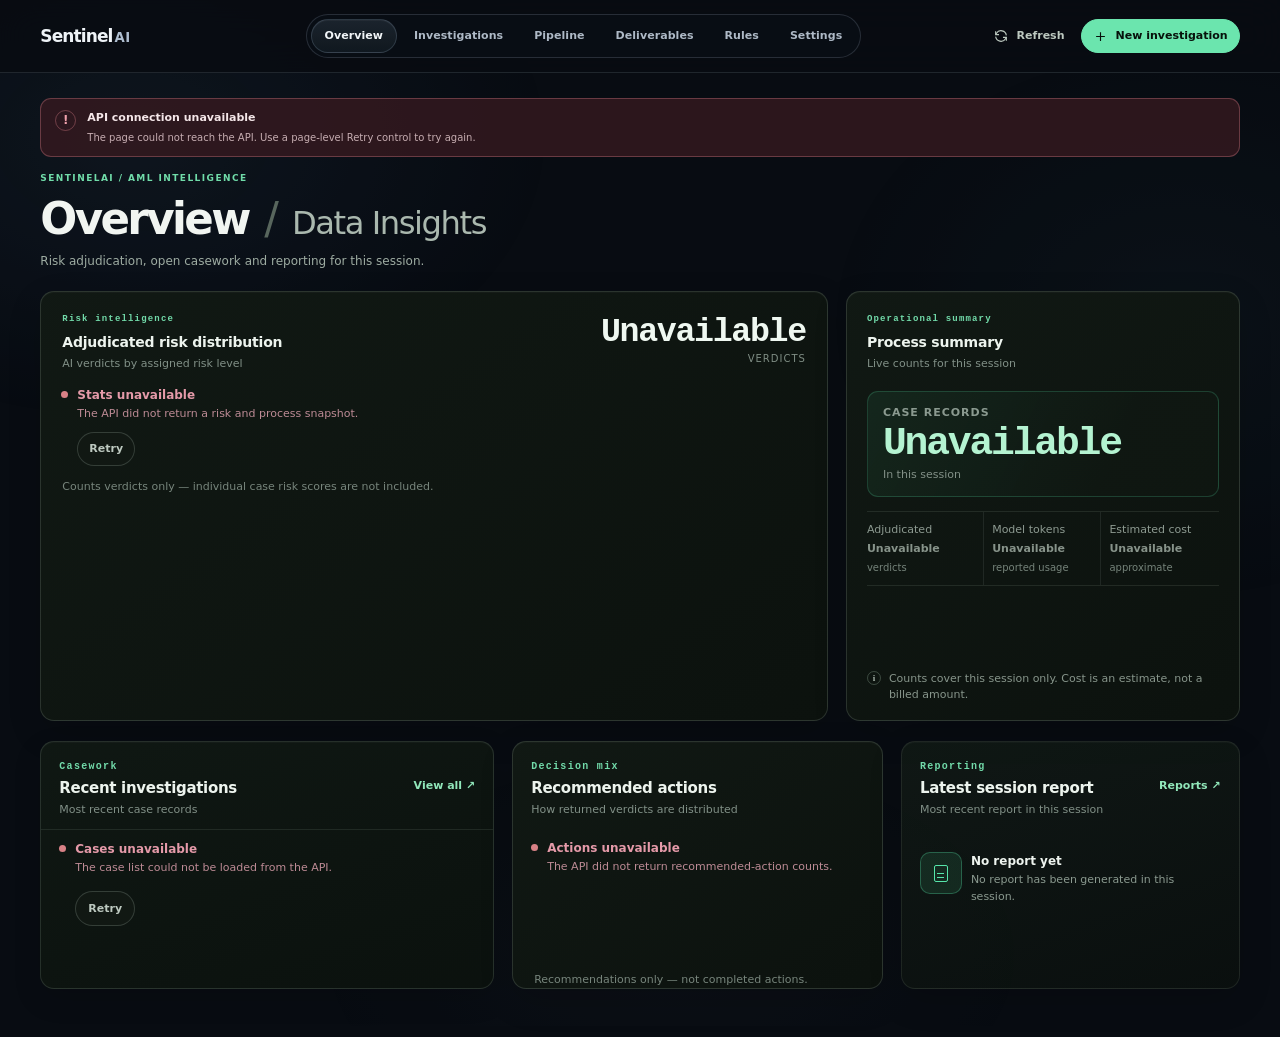
==== SentinelAI/frontend/index.html @ 987c6e82 "Preserve SentinelAI E2A.1 dashboard polish Co-authored-by: arena-agent <297053741+arena-agent@users." ====
<!DOCTYPE html>
<html lang="en">
<head>
    <meta charset="UTF-8">
    <meta name="viewport" content="width=device-width, initial-scale=1.0">
    <meta name="color-scheme" content="dark">
    <meta name="theme-color" content="#080b09">
    <title>SentinelAI — Overview / Data Insights</title>
    <style>
        :root {
            color-scheme: dark;
            --bg: #0b0f14;
            --surface: #10161d;
            --surface-raised: #151d26;
            --surface-hover: #1a2430;
            --border: #26313d;
            --border-soft: rgba(196, 211, 229, .09);
            --text: #e6ebf2;
            --text-secondary: #a5b0bd;
            --text-muted: #748190;
            --accent: #82a8d6;
            --accent-strong: #a8c5e7;
            --accent-soft: rgba(130, 168, 214, .12);
            --violet: #a59ac2;
            --critical: #d8787c;
            --high: #cf9565;
            --medium: #c0a96d;
            --low: #92a89e;
            --danger: #dc8588;
            --success: #94aa9f;
            --focus: #a8c5e7;
            --radius: 5px;
            --sidebar-width: 236px;
            --topbar-height: 58px;
            --shadow: 0 16px 42px rgba(0, 0, 0, .32);
        }

        *, *::before, *::after { box-sizing: border-box; }
        html { min-width: 320px; min-height: 100%; background: var(--bg); }
        body {
            min-width: 320px;
            min-height: 100vh;
            min-height: 100dvh;
            margin: 0;
            color: var(--text);
            background: var(--bg);
            font: 14px/1.5 Inter, ui-sans-serif, system-ui, -apple-system, BlinkMacSystemFont, "Segoe UI", sans-serif;
            -webkit-font-smoothing: antialiased;
        }
        button, input, select, textarea { font: inherit; }
        button, a { -webkit-tap-highlight-color: transparent; }
        button { color: inherit; }
        a { color: inherit; text-decoration: none; }
        [hidden] { display: none !important; }
        :focus-visible { outline: 2px solid var(--focus); outline-offset: 3px; }
        ::selection { color: #f7f9fc; background: rgba(104, 146, 199, .42); }

        .sr-only { position: absolute; width: 1px; height: 1px; padding: 0; margin: -1px; overflow: hidden; clip: rect(0, 0, 0, 0); white-space: nowrap; border: 0; }
        .skip-link {
            position: fixed; z-index: 100; top: 8px; left: 8px; transform: translateY(-150%);
            padding: 9px 12px; border: 1px solid var(--border); border-radius: var(--radius);
            color: var(--text); background: var(--surface-raised);
        }
        .skip-link:focus { transform: translateY(0); }
        .app-layout {
            display: grid; grid-template-columns: var(--sidebar-width) minmax(0, 1fr);
            width: 100%; height: 100vh; height: 100dvh; min-height: 520px; overflow: hidden;
        }
        .sidebar {
            z-index: 40; display: flex; flex-direction: column; justify-content: space-between;
            min-width: 0; padding: 19px 14px 14px; overflow-y: auto;
            background: #0d1218; border-right: 1px solid var(--border-soft);
        }
        .brand {
            display: flex; align-items: center; gap: 10px; min-height: 34px; margin: 0 8px 20px;
            color: var(--text); font-size: 15px; font-weight: 680; letter-spacing: .045em;
        }
        .brand-mark {
            display: grid; place-items: center; width: 27px; height: 27px; flex: 0 0 auto;
            border: 1px solid rgba(130, 168, 214, .45); border-radius: 6px;
            color: var(--accent-strong); background: rgba(130, 168, 214, .09);
        }
        .brand-mark svg { width: 15px; height: 15px; }
        .brand-word { white-space: nowrap; }
        .workspace-context {
            display: flex; align-items: center; justify-content: space-between; gap: 8px;
            margin: 0 3px 22px; padding: 11px 10px;
            border: 1px solid var(--border-soft); border-radius: var(--radius);
            background: rgba(255, 255, 255, .018);
        }
        .workspace-meta { min-width: 0; }
        .workspace-kicker, .nav-label, .eyebrow {
            color: var(--text-muted); font-size: 10px; font-weight: 680; letter-spacing: .11em; text-transform: uppercase;
        }
        .workspace-name {
            display: block; margin-top: 3px; overflow: hidden; color: var(--text-secondary);
            font-size: 12px; font-weight: 560; text-overflow: ellipsis; white-space: nowrap;
        }
        .workspace-caret { color: var(--text-muted); font-size: 12px; }
        .nav-label { margin: 0 10px 8px; }
        .nav-list { display: grid; gap: 3px; margin: 0; padding: 0; list-style: none; }
        .nav-link {
            position: relative; display: flex; align-items: center; gap: 11px; min-height: 39px;
            padding: 8px 10px; border: 1px solid transparent; border-radius: 4px;
            color: var(--text-secondary); font-size: 13px; font-weight: 540;
            transition: background-color 140ms ease, border-color 140ms ease, color 140ms ease;
        }
        .nav-link svg { width: 16px; height: 16px; flex: 0 0 auto; color: var(--text-muted); }
        .nav-link:hover { color: var(--text); background: rgba(255, 255, 255, .035); }
        .nav-link:hover svg { color: var(--text-secondary); }
        .nav-link[aria-current="page"] {
            color: var(--accent-strong); background: var(--accent-soft); border-color: rgba(130, 168, 214, .14);
        }
        .nav-link[aria-current="page"]::before {
            position: absolute; top: 8px; bottom: 8px; left: -1px; width: 2px;
            border-radius: 2px; background: var(--accent); content: "";
        }
        .nav-link[aria-current="page"] svg { color: var(--accent); }
        .nav-section-gap { height: 18px; }
        .sidebar-bottom { display: grid; gap: 13px; margin-top: 20px; }
        .sidebar-divider { height: 1px; margin: 0 4px; background: var(--border-soft); }
        .sidebar-footnote { padding: 0 9px; color: var(--text-muted); font-size: 10px; line-height: 1.55; }
        .sidebar-footnote strong { display: block; margin-bottom: 2px; color: var(--text-secondary); font-size: 10px; font-weight: 580; }

        .main-shell { display: flex; min-width: 0; min-height: 0; flex-direction: column; overflow: hidden; }
        .topbar {
            z-index: 10; display: flex; align-items: center; justify-content: space-between; gap: 14px;
            height: var(--topbar-height); flex: 0 0 var(--topbar-height); padding: 0 28px;
            border-bottom: 1px solid var(--border-soft); background: rgba(13, 18, 24, .96);
        }
        .topbar-start, .topbar-end, .breadcrumb { display: flex; align-items: center; }
        .topbar-start { min-width: 0; gap: 13px; }
        .topbar-end { gap: 12px; }
        .breadcrumb { min-width: 0; gap: 9px; color: var(--text-muted); font-size: 12px; }
        .breadcrumb-root { color: var(--text-secondary); font-weight: 600; }
        .breadcrumb-separator { color: #53606e; }
        .breadcrumb-current { overflow: hidden; color: var(--text); font-weight: 560; text-overflow: ellipsis; white-space: nowrap; }
        .mobile-menu-button { display: none !important; }
        .connection-state {
            display: inline-flex; align-items: center; gap: 8px; min-height: 30px; padding: 0 10px;
            border: 1px solid var(--border); border-radius: 4px; color: var(--text-secondary);
            background: rgba(255, 255, 255, .02); font-size: 11px; white-space: nowrap;
        }
        .connection-dot { width: 7px; height: 7px; flex: 0 0 auto; border-radius: 50%; background: var(--text-muted); }
        .connection-state[data-state="reachable"] .connection-dot { background: var(--success); }
        .connection-state[data-state="unavailable"] .connection-dot { background: var(--danger); }
        .connection-state[data-state="checking"] .connection-dot { background: var(--medium); }
        .icon-button, .button {
            display: inline-flex; align-items: center; justify-content: center; gap: 8px;
            min-height: 34px; padding: 7px 11px; border: 1px solid var(--border); border-radius: 4px;
            color: var(--text-secondary); background: var(--surface); cursor: pointer;
            font-size: 12px; font-weight: 590; line-height: 1.2;
            transition: background-color 140ms ease, border-color 140ms ease, color 140ms ease;
        }
        .button:hover, .icon-button:hover { color: var(--text); border-color: #3a4b5e; background: var(--surface-hover); }
        .button:disabled, .icon-button:disabled { opacity: .55; cursor: not-allowed; }
        .button-primary {
            border-color: #779bc4; color: #0b1119; background: #8eafd5;
        }
        .button-primary:hover { border-color: #a9c4e3; color: #081019; background: #a2bfdf; }
        .button-quiet { border-color: transparent; background: transparent; }
        .button-danger { border-color: rgba(216, 120, 124, .36); color: #e4a0a3; background: rgba(216, 120, 124, .08); }
        .button svg, .icon-button svg { width: 15px; height: 15px; flex: 0 0 auto; }
        .main-content { min-height: 0; flex: 1 1 auto; overflow: auto; padding: 27px clamp(17px, 2.4vw, 34px) 44px; scroll-behavior: smooth; }
        .page { width: min(100%, 1480px); margin: 0 auto; }
        .page-header { display: flex; align-items: flex-start; justify-content: space-between; gap: 18px; margin: 0 0 22px; }
        .page-heading { min-width: 0; }
        .page-title { margin: 0; color: var(--text); font-size: clamp(21px, 2vw, 26px); font-weight: 630; letter-spacing: -.025em; line-height: 1.25; }
        .page-description { max-width: 740px; margin: 7px 0 0; color: var(--text-secondary); font-size: 13px; line-height: 1.6; }
        .page-actions { display: flex; align-items: center; gap: 8px; flex: 0 0 auto; }
        .eyebrow { margin: 0 0 7px; }
        .surface {
            min-width: 0; border: 1px solid var(--border); border-radius: var(--radius);
            background: var(--surface);
        }
        .surface-header {
            display: flex; align-items: center; justify-content: space-between; gap: 12px;
            padding: 15px 17px; border-bottom: 1px solid var(--border-soft);
        }
        .surface-title { margin: 0; color: var(--text); font-size: 13px; font-weight: 620; }
        .surface-subtitle { margin: 3px 0 0; color: var(--text-muted); font-size: 11px; }
        .surface-body { padding: 16px 17px; }
        .metric-grid { display: grid; grid-template-columns: repeat(4, minmax(0, 1fr)); gap: 11px; margin-bottom: 17px; }
        .metric-card {
            min-width: 0; padding: 14px 15px 13px; border: 1px solid var(--border);
            border-radius: var(--radius); background: var(--surface);
        }
        .metric-label { display: block; color: var(--text-secondary); font-size: 11px; font-weight: 560; }
        .metric-value {
            display: block; margin-top: 9px; color: var(--text); font-size: clamp(20px, 2.2vw, 27px);
            font-variant-numeric: tabular-nums; font-weight: 640; letter-spacing: -.03em; line-height: 1.15;
            overflow-wrap: anywhere;
        }
        .metric-note { display: block; margin-top: 6px; color: var(--text-muted); font-size: 10px; line-height: 1.45; }
        .metric-value.is-unavailable { color: var(--text-muted); font-size: 17px; font-weight: 500; letter-spacing: 0; }
        .overview-grid { display: grid; grid-template-columns: minmax(0, 1.55fr) minmax(270px, .85fr); align-items: start; gap: 14px; }
        .overview-stack { display: grid; gap: 14px; }
        .content-stack { display: grid; gap: 14px; }
        .table-wrap { width: 100%; overflow-x: auto; }
        table { width: 100%; border-collapse: collapse; text-align: left; }
        thead { background: rgba(255, 255, 255, .018); }
        th {
            padding: 10px 13px; border-bottom: 1px solid var(--border-soft); color: var(--text-muted);
            font-size: 10px; font-weight: 650; letter-spacing: .07em; text-transform: uppercase; white-space: nowrap;
        }
        td { padding: 11px 13px; border-bottom: 1px solid rgba(196, 211, 229, .055); color: var(--text-secondary); font-size: 12px; vertical-align: middle; }
        tbody tr:last-child td { border-bottom: 0; }
        tbody tr:hover { background: rgba(130, 168, 214, .035); }
        .mono { font-family: ui-monospace, SFMono-Regular, Menlo, Consolas, monospace; font-size: 11px; font-variant-numeric: tabular-nums; }
        .case-link { color: var(--accent-strong); font-weight: 610; }
        .case-link:hover { color: #d4e2f2; text-decoration: underline; text-underline-offset: 3px; }
        .text-primary { color: var(--text); }
        .text-muted { color: var(--text-muted); }
        .text-secondary { color: var(--text-secondary); }
        .number { font-variant-numeric: tabular-nums; }
        .cell-clip { max-width: 290px; overflow: hidden; text-overflow: ellipsis; white-space: nowrap; }
        .badge {
            display: inline-flex; align-items: center; gap: 5px; min-height: 22px; padding: 3px 7px;
            border: 1px solid var(--border); border-radius: 3px; color: var(--text-secondary);
            background: rgba(255, 255, 255, .025); font-size: 10px; font-weight: 620; line-height: 1.25;
        }
        .badge--critical { border-color: rgba(216, 120, 124, .32); color: #e09a9d; background: rgba(216, 120, 124, .08); }
        .badge--high { border-color: rgba(207, 149, 101, .32); color: #d7a678; background: rgba(207, 149, 101, .08); }
        .badge--medium { border-color: rgba(192, 169, 109, .32); color: #cbbb8f; background: rgba(192, 169, 109, .07); }
        .badge--low { border-color: rgba(146, 168, 158, .32); color: #a6b8ae; background: rgba(146, 168, 158, .07); }
        .badge--violet { border-color: rgba(165, 154, 194, .34); color: #b7acd0; background: rgba(165, 154, 194, .08); }
        .state-message {
            display: flex; align-items: flex-start; gap: 10px; margin: 12px 0; padding: 12px 13px;
            border: 1px solid var(--border); border-radius: 4px; color: var(--text-secondary); background: rgba(255, 255, 255, .018);
            font-size: 12px; line-height: 1.55;
        }
        .state-message strong { display: block; margin-bottom: 2px; color: var(--text); font-size: 12px; font-weight: 610; }
        .state-message p { margin: 0; }
        .state-message--empty { border-style: dashed; background: transparent; }
        .state-message--error { border-color: rgba(216, 120, 124, .35); background: rgba(216, 120, 124, .045); }
        .state-message--loading { color: var(--text-muted); }
        .state-marker { width: 7px; height: 7px; margin-top: 5px; flex: 0 0 auto; border-radius: 50%; background: var(--text-muted); }
        .state-message--error .state-marker { background: var(--danger); }
        .state-message--loading .state-marker { background: var(--medium); }
        .state-action { margin: 8px 0 0; }
        .inline-note { margin: 10px 0 0; color: var(--text-muted); font-size: 11px; line-height: 1.55; }
        .snapshot-time { color: var(--text-muted); font-size: 10px; font-variant-numeric: tabular-nums; }
        .summary-list { display: grid; gap: 0; }
        .summary-row {
            display: grid; grid-template-columns: minmax(76px, .6fr) minmax(60px, .3fr) minmax(45px, .2fr);
            align-items: center; gap: 8px; min-height: 37px; border-bottom: 1px solid var(--border-soft);
            color: var(--text-secondary); font-size: 11px;
        }
        .summary-row:last-child { border-bottom: 0; }
        .summary-row strong { color: var(--text); font-weight: 600; }
        .summary-row .summary-value { text-align: right; color: var(--text); font-variant-numeric: tabular-nums; }
        .section-label { margin: 18px 0 6px; color: var(--text-muted); font-size: 10px; font-weight: 650; letter-spacing: .08em; text-transform: uppercase; }
        .filter-bar { display: flex; align-items: center; justify-content: space-between; gap: 12px; margin-bottom: 12px; }
        .filter-control { position: relative; width: min(100%, 380px); }
        .filter-control svg { position: absolute; top: 50%; left: 10px; width: 15px; height: 15px; color: var(--text-muted); transform: translateY(-50%); pointer-events: none; }
        .field, .select, .textarea {
            width: 100%; min-height: 37px; padding: 8px 10px; border: 1px solid #303c49; border-radius: 4px;
            color: var(--text); background: #0d131a; font-size: 12px;
        }
        .filter-control .field { padding-left: 33px; }
        .field::placeholder, .textarea::placeholder { color: #6c7885; opacity: 1; }
        .field:hover, .select:hover, .textarea:hover { border-color: #425265; }
        .field:focus, .select:focus, .textarea:focus { border-color: var(--accent); outline: 2px solid rgba(130, 168, 214, .22); outline-offset: 0; }
        .textarea { min-height: 96px; resize: vertical; line-height: 1.5; }
        .form-grid { display: grid; grid-template-columns: repeat(2, minmax(0, 1fr)); gap: 13px; }
        .form-field { display: grid; gap: 6px; min-width: 0; }
        .form-field--full { grid-column: 1 / -1; }
        .form-label { color: var(--text-secondary); font-size: 11px; font-weight: 590; }
        .form-help { color: var(--text-muted); font-size: 10px; line-height: 1.45; }
        .data-grid { display: grid; grid-template-columns: repeat(2, minmax(0, 1fr)); gap: 10px; }
        .data-item { min-width: 0; padding: 10px 11px; border: 1px solid var(--border-soft); border-radius: 4px; background: rgba(255, 255, 255, .014); }
        .data-key { display: block; color: var(--text-muted); font-size: 10px; letter-spacing: .04em; text-transform: uppercase; }
        .data-value { display: block; margin-top: 4px; color: var(--text); font-size: 12px; overflow-wrap: anywhere; }
        .data-list { display: grid; gap: 5px; margin: 5px 0 0; padding: 0; list-style: none; }
        .data-list li { padding: 7px 9px; border: 1px solid var(--border-soft); border-radius: 3px; color: var(--text-secondary); background: rgba(255, 255, 255, .014); overflow-wrap: anywhere; }
        .detail-grid { display: grid; grid-template-columns: repeat(2, minmax(0, 1fr)); align-items: start; gap: 13px; }
        .detail-grid .surface-body { min-height: 60px; }
        .detail-section-wide { grid-column: 1 / -1; }
        .prose-block { margin: 0; color: var(--text-secondary); font-size: 12px; line-height: 1.7; white-space: pre-wrap; overflow-wrap: anywhere; }
        .record-list { display: grid; gap: 9px; margin: 0; padding: 0; list-style: none; }
        .record-list li { display: grid; gap: 3px; padding: 10px 11px; border: 1px solid var(--border-soft); border-radius: 4px; }
        .record-list strong { color: var(--text); font-size: 12px; font-weight: 600; }
        .record-list span { color: var(--text-secondary); font-size: 11px; overflow-wrap: anywhere; }
        .tab-list { display: flex; align-items: center; gap: 3px; margin: 0 0 13px; padding: 4px; border: 1px solid var(--border); border-radius: 4px; background: #0e141b; }
        .tab-button { min-height: 32px; padding: 6px 12px; border: 1px solid transparent; border-radius: 3px; color: var(--text-secondary); background: transparent; cursor: pointer; font-size: 11px; font-weight: 580; }
        .tab-button:hover { color: var(--text); background: rgba(255, 255, 255, .04); }
        .tab-button[aria-selected="true"] { border-color: rgba(130, 168, 214, .2); color: var(--accent-strong); background: var(--accent-soft); }
        .deliverable-layout { display: grid; grid-template-columns: minmax(260px, .82fr) minmax(0, 1.3fr); gap: 13px; }
        .deliverable-list { display: grid; gap: 0; max-height: 620px; overflow: auto; }
        .deliverable-item { display: grid; gap: 4px; width: 100%; padding: 12px; border: 0; border-bottom: 1px solid var(--border-soft); color: var(--text-secondary); background: transparent; cursor: pointer; text-align: left; }
        .deliverable-item:last-child { border-bottom: 0; }
        .deliverable-item:hover { background: rgba(130, 168, 214, .035); }
        .deliverable-item[aria-current="true"] { background: var(--accent-soft); box-shadow: inset 2px 0 var(--accent); }
        .deliverable-item strong { color: var(--text); font-size: 12px; font-weight: 600; }
        .deliverable-item span { color: var(--text-muted); font-size: 10px; }
        .deliverable-preview { min-height: 260px; padding: 16px; }
        .preview-header { padding-bottom: 12px; border-bottom: 1px solid var(--border-soft); }
        .preview-title { margin: 0; color: var(--text); font-size: 14px; font-weight: 620; overflow-wrap: anywhere; }
        .preview-meta { display: flex; flex-wrap: wrap; gap: 7px 14px; margin-top: 7px; color: var(--text-muted); font-size: 10px; }
        .preview-body { margin: 14px 0 0; color: var(--text-secondary); font-size: 12px; line-height: 1.7; white-space: pre-wrap; overflow-wrap: anywhere; }
        .read-only-value { display: flex; align-items: center; justify-content: space-between; gap: 12px; min-height: 40px; padding: 8px 10px; border: 1px solid var(--border); border-radius: 4px; color: var(--text-secondary); background: #0d131a; }
        .read-only-value code { color: var(--accent-strong); font: 11px/1.5 ui-monospace, SFMono-Regular, Menlo, Consolas, monospace; overflow-wrap: anywhere; }
        .notice-panel { max-width: 860px; }
        .notice-panel .surface-body { padding: 18px; }
        .notice-title { margin: 0; color: var(--text); font-size: 13px; font-weight: 620; }
        .notice-copy { margin: 7px 0 0; color: var(--text-secondary); font-size: 12px; line-height: 1.65; }
        .dialog {
            width: min(540px, calc(100vw - 30px)); max-height: min(90dvh, 760px); padding: 0;
            border: 1px solid #3a4858; border-radius: 6px; color: var(--text); background: var(--surface);
            box-shadow: var(--shadow);
        }
        .dialog::backdrop { background: rgba(2, 5, 9, .72); }
        .drawer {
            position: fixed; inset: 0 0 0 auto; width: min(460px, 100vw); height: 100dvh; max-height: 100dvh;
            margin: 0 0 0 auto; padding: 0; overflow: auto; border: 0; border-left: 1px solid #3a4858;
            border-radius: 0; color: var(--text); background: var(--surface); box-shadow: var(--shadow);
        }
        .drawer::backdrop { background: rgba(2, 5, 9, .64); }
        .drawer[open] { animation: drawer-enter 160ms ease-out; }
        @keyframes drawer-enter { from { transform: translateX(18px); opacity: .8; } to { transform: translateX(0); opacity: 1; } }
        .drawer-shell { display: flex; min-height: 100%; flex-direction: column; }
        .drawer-header { display: flex; align-items: flex-start; justify-content: space-between; gap: 14px; padding: 18px; border-bottom: 1px solid var(--border-soft); }
        .drawer-header h2 { margin: 0; color: var(--text); font-size: 16px; font-weight: 630; }
        .drawer-header p { margin: 4px 0 0; color: var(--text-muted); font-size: 11px; }
        .drawer-content { display: grid; gap: 16px; padding: 17px; }
        .drawer-footer { margin-top: auto; padding: 14px 17px; border-top: 1px solid var(--border-soft); }
        @media (prefers-reduced-motion: reduce) { .drawer[open] { animation: none; } }
        .dialog-form { display: grid; gap: 16px; padding: 19px; overflow: auto; }
        .dialog-header { display: flex; align-items: flex-start; justify-content: space-between; gap: 15px; padding-bottom: 12px; border-bottom: 1px solid var(--border-soft); }
        .dialog-header h2 { margin: 0; color: var(--text); font-size: 17px; font-weight: 630; }
        .dialog-header p { margin: 4px 0 0; color: var(--text-muted); font-size: 11px; line-height: 1.55; }
        .dialog-actions { display: flex; justify-content: flex-end; gap: 8px; padding-top: 12px; border-top: 1px solid var(--border-soft); }
        .dialog-message { min-height: 0; margin: 0; color: var(--danger); font-size: 11px; }
        .dialog-message:empty { display: none; }
        .toast-region { position: fixed; z-index: 80; right: 17px; bottom: 17px; display: grid; gap: 8px; width: min(360px, calc(100vw - 34px)); }
        .toast { padding: 11px 13px; border: 1px solid #39495a; border-radius: 4px; color: var(--text); background: var(--surface-raised); box-shadow: var(--shadow); font-size: 12px; }
        .toast[data-kind="error"] { border-color: rgba(216, 120, 124, .45); }
        .sidebar-scrim { display: none; }

        @media (max-width: 1050px) {
            :root { --sidebar-width: 218px; }
            .topbar { padding-right: 19px; padding-left: 19px; }
            .main-content { padding-right: 19px; padding-left: 19px; }
            .metric-grid { grid-template-columns: repeat(2, minmax(0, 1fr)); }
            .overview-grid { grid-template-columns: minmax(0, 1fr); }
        }
        @media (max-width: 760px) {
            .app-layout { display: block; }
            .sidebar {
                position: fixed; inset: 0 auto 0 0; width: min(84vw, 290px); max-width: 290px;
                padding-top: max(18px, env(safe-area-inset-top)); transform: translateX(-105%);
                transition: transform 170ms ease; box-shadow: none;
            }
            body.sidebar-open .sidebar { transform: translateX(0); box-shadow: var(--shadow); }
            .sidebar-scrim {
                position: fixed; z-index: 35; inset: 0; display: block; border: 0;
                background: rgba(2, 5, 9, .65); cursor: pointer;
            }
            .sidebar-scrim[hidden] { display: none !important; }
            .main-shell { width: 100%; height: 100vh; height: 100dvh; }
            .topbar { height: 54px; flex-basis: 54px; padding: 0 14px; }
            .mobile-menu-button { display: inline-flex !important; width: 34px; height: 34px; padding: 0; }
            .topbar-start { gap: 9px; }
            .breadcrumb { gap: 6px; font-size: 11px; }
            .topbar-end { gap: 7px; }
            .connection-state { min-height: 29px; padding: 0 8px; font-size: 10px; }
            .topbar-refresh-label { display: none; }
            .main-content { padding: 20px 15px 34px; }
            .page-header { gap: 12px; margin-bottom: 17px; }
            .detail-grid { grid-template-columns: minmax(0, 1fr); }
            .detail-section-wide { grid-column: auto; }
            .deliverable-layout { grid-template-columns: minmax(0, 1fr); }
            .deliverable-list { max-height: 300px; }
        }
        @media (max-width: 520px) {
            .topbar { padding: 0 10px; }
            .breadcrumb-root { max-width: 77px; overflow: hidden; text-overflow: ellipsis; white-space: nowrap; }
            .connection-state { gap: 6px; padding: 0 7px; }
            .connection-label { max-width: 83px; overflow: hidden; text-overflow: ellipsis; }
            .main-content { padding-right: 12px; padding-left: 12px; }
            .page-header { align-items: stretch; flex-direction: column; }
            .page-actions { align-self: flex-start; }
            .metric-grid { gap: 8px; }
            .metric-card { padding: 11px 10px; }
            .metric-value { font-size: 20px; }
            .surface-header { padding: 13px 12px; }
            .surface-body { padding: 13px 12px; }
            th, td { padding-right: 10px; padding-left: 10px; }
            .form-grid, .data-grid { grid-template-columns: minmax(0, 1fr); }
            .form-field--full { grid-column: auto; }
            .filter-bar { align-items: stretch; flex-direction: column; }
            .filter-control { width: 100%; }
            .tab-list { overflow-x: auto; }
            .tab-button { flex: 0 0 auto; }
            .dialog-form { padding: 15px; }
            .dialog-actions { flex-wrap: wrap; }
        }
        @media (prefers-reduced-motion: reduce) {
            *, *::before, *::after { scroll-behavior: auto !important; transition-duration: .01ms !important; animation-duration: .01ms !important; animation-iteration-count: 1 !important; }
        }

        /* Shared casework component baseline; the Overview composition is restyled below. */
        :root {
            --bg: #080b10;
            --surface: #10161e;
            --surface-raised: #171f29;
            --surface-hover: #1d2936;
            --border: #2a3746;
            --border-soft: rgba(187, 204, 223, .11);
            --text: #eef2f7;
            --text-secondary: #b4bfcc;
            --text-muted: #8492a1;
            --accent: #86b2e5;
            --accent-strong: #c8dcf4;
            --accent-soft: rgba(112, 158, 210, .14);
            --focus: #a7cbf2;
            --radius: 8px;
            --sidebar-width: 250px;
            --topbar-height: 66px;
            --shadow: 0 20px 52px rgba(0, 0, 0, .48);
        }
        html { background: #05070a; }
        body {
            color: var(--text);
            background: #080b10;
            font: 14px/1.52 Inter, ui-sans-serif, system-ui, -apple-system, BlinkMacSystemFont, "Segoe UI", sans-serif;
            -webkit-font-smoothing: antialiased;
            -moz-osx-font-smoothing: grayscale;
        }
        .app-layout {
            width: calc(100% - 28px);
            height: calc(100vh - 28px);
            height: calc(100dvh - 28px);
            min-height: 540px;
            margin: 14px;
            border: 1px solid rgba(170, 190, 213, .13);
            border-radius: 12px;
            background: var(--bg);
            box-shadow: 0 18px 58px rgba(0, 0, 0, .34);
        }
        .sidebar {
            padding: 22px 15px 15px;
            background: #0b1016;
            border-right-color: rgba(174, 193, 214, .12);
        }
        .brand {
            min-height: 42px;
            margin: 0 8px 27px;
            gap: 11px;
            font-size: 16px;
            letter-spacing: -.035em;
        }
        .brand-mark {
            width: 35px;
            height: 35px;
            border-color: rgba(134, 178, 229, .43);
            border-radius: 9px;
            color: var(--accent-strong);
            background: rgba(112, 158, 210, .11);
        }
        .brand-mark svg { width: 19px; height: 19px; }
        .brand-copy { display: grid; gap: 1px; min-width: 0; }
        .brand-word { color: var(--text); font-size: 16px; font-weight: 680; letter-spacing: -.04em; }
        .brand-subtitle { color: var(--text-muted); font-size: 10px; font-weight: 480; letter-spacing: .015em; }
        .nav-label {
            margin: 19px 10px 8px;
            color: #8795a5;
            font-size: 10px;
            font-weight: 690;
            letter-spacing: .105em;
        }
        .nav-label--spaced { margin-top: 25px; }
        .nav-list { gap: 4px; }
        .nav-link {
            min-height: 42px;
            gap: 12px;
            padding: 8px 11px;
            border-radius: 7px;
            color: #aab6c4;
            font-size: 13px;
            font-weight: 540;
            transition: background-color 150ms ease, border-color 150ms ease, color 150ms ease, transform 150ms ease;
        }
        .nav-link svg { width: 17px; height: 17px; color: #8291a1; }
        .nav-link:hover { color: var(--text); background: rgba(210, 225, 242, .055); }
        .nav-link:hover svg { color: #c1d2e4; }
        .nav-link[aria-current="page"] {
            color: var(--accent-strong);
            background: rgba(112, 158, 210, .14);
            border-color: rgba(134, 178, 229, .2);
        }
        .nav-link[aria-current="page"]::before {
            top: 8px;
            bottom: 8px;
            left: -1px;
            width: 2px;
            background: var(--accent);
            box-shadow: 0 0 12px rgba(134, 178, 229, .24);
        }
        .nav-link[aria-current="page"] svg { color: var(--accent); }
        .sidebar-bottom { gap: 13px; margin-top: auto; }
        .sidebar-divider { background: rgba(174, 193, 214, .12); }
        .sidebar-footnote { padding: 2px 9px 3px; color: #8190a0; font-size: 10.5px; line-height: 1.6; }
        .sidebar-footnote strong { margin-bottom: 4px; color: #c0ccd9; font-size: 10px; font-weight: 650; letter-spacing: .045em; text-transform: uppercase; }
        .topbar {
            height: var(--topbar-height);
            flex-basis: var(--topbar-height);
            padding: 0 26px;
            background: rgba(11, 16, 22, .98);
            border-bottom-color: rgba(174, 193, 214, .12);
        }
        .breadcrumb { gap: 10px; color: #8794a2; font-size: 12px; }
        .breadcrumb-root { color: #c3ceda; font-weight: 630; }
        .breadcrumb-separator { color: #536273; }
        .breadcrumb-current { color: #edf2f7; font-weight: 590; }
        .topbar-end { gap: 9px; }
        .connection-state {
            min-height: 34px;
            padding: 0 11px;
            border-color: rgba(174, 193, 214, .17);
            border-radius: 7px;
            background: rgba(255, 255, 255, .025);
            color: #b9c5d2;
            font-size: 11px;
        }
        .connection-dot { width: 7px; height: 7px; box-shadow: 0 0 8px currentColor; }
        .icon-button, .button {
            min-height: 36px;
            padding: 8px 12px;
            border-color: rgba(174, 193, 214, .2);
            border-radius: 7px;
            background: #131a22;
            color: #c0cad6;
            font-size: 12px;
            font-weight: 600;
            transition: background-color 150ms ease, border-color 150ms ease, color 150ms ease, transform 150ms ease, box-shadow 150ms ease;
        }
        .button:hover, .icon-button:hover {
            color: #f3f6fa;
            border-color: rgba(168, 200, 235, .43);
            background: #1b2632;
            box-shadow: 0 4px 16px rgba(0, 0, 0, .18);
        }
        .button:active, .icon-button:active { transform: translateY(1px); }
        .button-primary {
            border-color: #9bbce2;
            color: #08111c;
            background: #9bbce2;
            box-shadow: 0 4px 14px rgba(101, 145, 194, .16);
        }
        .button-primary:hover {
            border-color: #c4daf2;
            color: #07101a;
            background: #b5d0ee;
            box-shadow: 0 6px 18px rgba(101, 145, 194, .23);
        }
        .button-quiet { background: transparent; }
        .button svg, .icon-button svg { width: 16px; height: 16px; }
        .topbar-new-case { min-height: 36px; }
        .topbar-new-case svg { width: 15px; height: 15px; }
        :focus-visible { outline-color: var(--focus); }
        @media (max-width: 760px) {
            .app-layout {
                width: 100%;
                height: 100vh;
                height: 100dvh;
                min-height: 520px;
                margin: 0;
                border: 0;
                border-radius: 0;
                box-shadow: none;
            }
            .sidebar {
                position: fixed;
                inset: 0 auto 0 0;
                width: min(84vw, 300px);
                max-width: 300px;
                padding-top: max(19px, env(safe-area-inset-top));
                transform: translateX(-105%);
                transition: transform 170ms ease;
            }
            body.sidebar-open .sidebar { transform: translateX(0); }
            .topbar { height: 54px; flex-basis: 54px; padding: 0 12px; }
            .mobile-menu-button { display: inline-flex !important; width: 34px; height: 34px; padding: 0; }
            .topbar-end { gap: 6px; }
            .topbar-new-case { width: 36px; min-width: 36px; height: 36px; padding: 0; }
            .topbar-new-case-label { display: none; }
            .connection-state { min-height: 30px; padding: 0 8px; font-size: 10px; }
        }
        @media (max-width: 520px) {
            .topbar { padding: 0 9px; }
            .topbar-start { gap: 7px; }
            .topbar-end { gap: 5px; }
            .breadcrumb { gap: 5px; font-size: 10.5px; }
            .breadcrumb-root { max-width: 68px; overflow: hidden; text-overflow: ellipsis; white-space: nowrap; }
            .breadcrumb-current { max-width: 95px; overflow: hidden; text-overflow: ellipsis; white-space: nowrap; }
            .connection-state { gap: 6px; padding: 0 7px; }
            .connection-label { max-width: 67px; overflow: hidden; text-overflow: ellipsis; }
            .topbar-refresh-label { display: none; }
        }
        /* Overview frame: the case ledger owns the primary visual weight. */
        .main-content { padding: 30px clamp(20px, 2.25vw, 40px) 44px; }
        .page { width: min(100%, 1640px); }
        .page-header { margin-bottom: 21px; }
        .page-title { font-size: clamp(27px, 1.9vw, 34px); font-weight: 640; letter-spacing: -.045em; line-height: 1.12; }
        .page-description { max-width: 760px; margin-top: 8px; color: #aeb9c6; font-size: 13px; line-height: 1.58; }
        .eyebrow { margin-bottom: 8px; color: #9bb7d7; font-size: 10px; font-weight: 680; letter-spacing: .12em; }
        .surface {
            border-color: rgba(177, 195, 216, .15);
            border-radius: 10px;
            background: #0f151c;
            box-shadow: 0 5px 22px rgba(0, 0, 0, .13);
        }
        .surface-header {
            min-height: 66px;
            padding: 15px 19px;
            border-bottom-color: rgba(177, 195, 216, .11);
        }
        .surface-title { font-size: 14px; font-weight: 640; letter-spacing: -.015em; }
        .surface-subtitle { margin-top: 4px; color: #8493a3; font-size: 11px; }
        .surface-body { padding: 16px 19px; }
        .overview-grid {
            grid-template-columns: minmax(0, 1.9fr) minmax(310px, .88fr);
            gap: 16px;
            align-items: stretch;
        }
        .overview-ledger, .overview-analysis { min-width: 0; }
        .overview-ledger-body { padding: 0; }
        .surface-header--analysis { align-items: flex-start; }
        .snapshot-time { max-width: 145px; color: #8794a2; font-size: 10px; line-height: 1.5; text-align: right; }
        /* Compact API-backed readouts, with one primary metric and a quiet analytical rail. */
        .metric-grid {
            grid-template-columns: minmax(0, 1.14fr) repeat(3, minmax(0, 1fr));
            gap: 12px;
            margin-bottom: 16px;
        }
        .metric-card {
            position: relative;
            display: flex;
            min-height: 128px;
            min-width: 0;
            flex-direction: column;
            padding: 15px 16px 13px;
            border-color: rgba(177, 195, 216, .16);
            border-radius: 10px;
            background: #10161e;
        }
        .metric-card--primary {
            overflow: hidden;
            border-color: rgba(134, 178, 229, .34);
            background: #111b27;
        }
        .metric-card--primary::before {
            position: absolute;
            top: 0;
            left: 17px;
            width: 34px;
            height: 2px;
            border-radius: 0 0 2px 2px;
            background: var(--accent);
            content: "";
        }
        .metric-topline { display: flex; align-items: center; justify-content: space-between; gap: 8px; }
        .metric-label {
            color: #a7b3c1;
            font-size: 10px;
            font-weight: 670;
            letter-spacing: .065em;
            line-height: 1.35;
            text-transform: uppercase;
        }
        .metric-icon {
            display: grid;
            width: 30px;
            height: 30px;
            flex: 0 0 auto;
            place-items: center;
            border: 1px solid rgba(153, 177, 204, .12);
            border-radius: 8px;
            color: #a9c8eb;
            background: rgba(171, 195, 220, .07);
        }
        .metric-card--primary .metric-icon {
            border-color: rgba(134, 178, 229, .21);
            color: var(--accent-strong);
            background: rgba(112, 158, 210, .13);
        }
        .metric-icon svg { width: 16px; height: 16px; }
        .metric-value {
            margin-top: 8px;
            color: #f1f4f8;
            font-size: clamp(25px, 2vw, 31px);
            font-weight: 640;
            letter-spacing: -.045em;
            line-height: 1.05;
        }
        .metric-card--primary .metric-value { color: #d9e8f7; }
        .metric-note { margin-top: auto; padding-top: 8px; color: #8492a1; font-size: 10px; line-height: 1.4; }
        .metric-value.is-unavailable { font-size: 15px; letter-spacing: 0; }
        .overview-analysis-body { padding: 14px 19px 16px; }
        .summary-section { min-width: 0; }
        .summary-heading { display: flex; align-items: center; justify-content: space-between; gap: 8px; margin: 1px 0 5px; }
        .summary-heading h3 {
            margin: 0;
            color: #b5c0cc;
            font-size: 10px;
            font-weight: 680;
            letter-spacing: .085em;
            text-transform: uppercase;
        }
        .summary-heading > span { color: #788797; font-size: 10px; }
        .summary-list { display: grid; gap: 0; }
        .summary-row {
            display: grid;
            grid-template-columns: minmax(0, 1fr) auto;
            align-items: center;
            gap: 10px;
            min-height: 34px;
            border-bottom-color: rgba(177, 195, 216, .095);
            color: #b6c1cd;
            font-size: 11.5px;
        }
        .summary-row:last-child { border-bottom: 0; }
        .summary-label { display: inline-flex; align-items: center; gap: 9px; min-width: 0; color: #b6c1cd; }
        .summary-marker { width: 6px; height: 6px; flex: 0 0 auto; border-radius: 50%; background: var(--accent); }
        .summary-row[data-tone="low"] .summary-marker { background: #99b1a5; }
        .summary-row[data-tone="medium"] .summary-marker { background: #c6ae78; }
        .summary-row[data-tone="high"] .summary-marker { background: #d19a6b; }
        .summary-row[data-tone="critical"] .summary-marker { background: #d78084; }
        .summary-value { color: #e6ecf3; font-size: 12px; font-weight: 620; font-variant-numeric: tabular-nums; }
        .analysis-divider { height: 1px; margin: 14px 0 13px; background: rgba(177, 195, 216, .12); }
        .inline-note { color: #8794a2; font-size: 10px; line-height: 1.55; }
        .overview-ledger .surface-header { min-height: 66px; }
        .overview-ledger .case-link { font-size: 11.5px; white-space: nowrap; }
        .overview-ledger .table-wrap { min-height: 180px; }
        .overview-ledger table { table-layout: fixed; }
        .overview-ledger th { padding: 12px 16px; color: #8493a3; font-size: 9.5px; letter-spacing: .09em; }
        .overview-ledger td { padding: 15px 16px; color: #bdc7d2; font-size: 12px; }
        .overview-ledger tbody tr { transition: background-color 130ms ease; }
        .overview-ledger tbody tr:hover { background: rgba(129, 170, 215, .065); }
        .case-link { color: #a9c9ed; }
        .case-link:hover { color: #d7e7f7; }
        /* Intentional no-data canvas: useful action, clear source, no simulated records. */
        .state-message {
            gap: 12px;
            margin: 12px 0;
            padding: 14px 15px;
            border-color: rgba(177, 195, 216, .16);
            border-radius: 8px;
            color: #b6c2cf;
            background: rgba(255, 255, 255, .025);
            font-size: 12px;
            line-height: 1.58;
        }
        .state-message strong { margin-bottom: 4px; font-size: 12.5px; font-weight: 640; }
        .state-message--empty { border-style: solid; background: #111923; }
        .state-message--error { border-color: rgba(218, 120, 125, .32); background: rgba(120, 44, 49, .12); }
        .state-marker { background: #8393a3; }
        .state-message--empty .state-marker {
            position: relative;
            display: grid;
            width: 42px;
            height: 42px;
            margin-top: 0;
            place-items: center;
            border: 1px solid rgba(134, 178, 229, .28);
            border-radius: 10px;
            color: #a9c8eb;
            background: rgba(112, 158, 210, .12);
        }
        .state-message--empty .state-marker::before {
            position: absolute;
            width: 14px;
            height: 17px;
            border: 1.4px solid currentColor;
            border-radius: 2px;
            content: "";
        }
        .state-message--empty .state-marker::after {
            position: absolute;
            width: 7px;
            height: 1px;
            background: currentColor;
            box-shadow: 0 4px 0 currentColor;
            content: "";
        }
        #overview-cases-state .state-message--empty {
            min-height: 0;
            margin: 0;
            padding: 0;
            border: 0;
            border-radius: 0;
            background: transparent;
        }
        #overview-cases-state .state-message--empty strong { font-size: 12px; letter-spacing: -.01em; }
        #overview-cases-state .state-message--empty p { max-width: 56ch; color: #8b9a90; font-size: 11px; }
        #overview-cases-state .state-action { min-height: 35px; margin: 14px 0 0; padding: 8px 12px; }
        .state-message--loading .state-marker { background: var(--accent); box-shadow: 0 0 9px rgba(134, 178, 229, .25); }
        .state-message--error .state-marker { background: #d88186; }
        /* Layout thresholds keep the analytical rail useful until the content no longer fits. */
        @media (max-width: 1180px) {
            :root { --sidebar-width: 232px; }
            .overview-grid { grid-template-columns: minmax(0, 1fr); }
            .overview-analysis-body { display: grid; grid-template-columns: repeat(2, minmax(0, 1fr)); column-gap: 25px; }
            #overview-stats-state, .overview-analysis-body > .inline-note { grid-column: 1 / -1; }
            .analysis-divider { display: none; }
        }
        @media (max-width: 1050px) {
            .metric-grid { grid-template-columns: repeat(2, minmax(0, 1fr)); }
            .main-content { padding-right: 22px; padding-left: 22px; }
        }
        @media (max-width: 760px) {
            .app-layout { display: block; }
            .overview-grid { grid-template-columns: minmax(0, 1fr); }
            .overview-analysis-body { display: block; }
            .analysis-divider { display: block; }
            .main-content { padding: 23px 16px 34px; }
            .page-header { margin-bottom: 18px; }
            .surface-header { padding: 15px 16px; }
            .overview-ledger .surface-header { align-items: flex-start; }
        }
        @media (max-width: 520px) {
            .metric-grid { gap: 8px; }
            .metric-card { min-height: 116px; padding: 12px 11px 11px; }
            .metric-label { max-width: 126px; font-size: 9px; letter-spacing: .045em; }
            .metric-icon { width: 27px; height: 27px; border-radius: 7px; }
            .metric-icon svg { width: 14px; height: 14px; }
            .metric-value { margin-top: 9px; font-size: 22px; }
            .metric-value.is-unavailable { font-size: 14px; }
            .metric-note { padding-top: 6px; font-size: 9px; }
            .main-content { padding: 20px 12px 30px; }
            .page-title { font-size: 27px; }
            .page-description { font-size: 12px; }
            .overview-grid { gap: 12px; }
            .overview-ledger .surface-header { flex-wrap: wrap; gap: 8px; padding: 14px 14px; }
            .overview-ledger .case-link { margin-left: auto; font-size: 10.5px; }
            .overview-ledger table { min-width: 570px; }
            .overview-analysis .surface-header { padding: 14px; }
            .overview-analysis-body { padding: 13px 15px 14px; }
            #overview-cases-state .state-message--empty { min-height: 0; padding: 0; gap: 9px; }
            #overview-cases-state .state-message--empty .state-marker { width: 7px; height: 7px; }
            #overview-cases-state .state-message--empty strong { font-size: 12px; }
            #overview-cases-state .state-message--empty p { font-size: 11px; }
            .state-action { font-size: 11px; }
        }
        .overview-ledger { display: flex; flex-direction: column; }
        .overview-ledger-body { display: flex; flex: 1 1 auto; flex-direction: column; }
        #overview-cases-state { display: flex; flex: 1 1 auto; }
        #overview-cases-state > .state-message { width: 100%; }
        #overview-cases-state .state-message--empty { flex: 1 1 auto; align-items: center; }
        #overview-cases-state .state-message--error,
        #overview-cases-state .state-message--loading { min-height: 220px; align-items: center; }
        .surface-header--analysis { display: grid; grid-template-columns: minmax(0, 1fr) auto; align-items: start; gap: 9px; }
        .surface-header--analysis > div { min-width: 0; }
        .snapshot-time { max-width: none; flex: 0 0 auto; color: #8794a2; font-size: 9px; white-space: nowrap; }

        /* Data Insights composition: pill navigation, one dominant analysis surface, and a lower three-panel row. */
        :root {
            --bg: #080b09;
            --surface: #0e1411;
            --surface-raised: #141c17;
            --surface-hover: #1a241e;
            --border: #334039;
            --border-soft: rgba(204, 224, 211, .13);
            --text: #eef4ef;
            --text-secondary: #b5c2b9;
            --text-muted: #819087;
            --accent: #56e5aa;
            --accent-strong: #9af2cb;
            --accent-soft: rgba(86, 229, 170, .12);
            --critical: #fa7188;
            --high: #ff9c59;
            --medium: #e7c95f;
            --low: #42dba4;
            --focus: #93f0c4;
            --radius: 13px;
            --shadow: 0 22px 58px rgba(0, 0, 0, .42);
        }
        html, body { background: #080b09; }
        body {
            background:
                radial-gradient(ellipse at 68% -18%, rgba(33, 97, 68, .16), transparent 45%),
                linear-gradient(180deg, #090d0b 0%, #080b09 56%, #090d0b 100%);
            background-attachment: fixed;
            color: var(--text);
        }
        .app-layout {
            display: block;
            width: 100%;
            height: auto;
            min-height: 100vh;
            min-height: 100dvh;
            margin: 0;
            overflow: visible;
            border: 0;
            border-radius: 0;
            background: transparent;
            box-shadow: none;
        }
        .main-shell { min-height: 100vh; min-height: 100dvh; overflow: visible; }
        .app-header {
            position: sticky;
            top: 0;
            z-index: 30;
            display: grid;
            grid-template-columns: auto minmax(0, 1fr) auto;
            grid-template-areas: "brand nav tools";
            align-items: center;
            gap: clamp(16px, 2vw, 34px);
            padding: 14px clamp(18px, 3.15vw, 58px);
            border-bottom: 1px solid rgba(202, 226, 210, .14);
            background: rgba(8, 12, 10, .94);
            backdrop-filter: blur(18px);
        }
        .header-topline { display: contents; }
        .brand {
            grid-area: brand;
            display: flex;
            align-items: center;
            gap: 10px;
            min-width: 176px;
            min-height: 40px;
            margin: 0;
            color: var(--text);
            font-size: 15px;
            font-weight: 720;
            letter-spacing: -.035em;
        }
        .brand-mark {
            width: 34px;
            height: 34px;
            border-color: rgba(86, 229, 170, .43);
            border-radius: 10px;
            color: var(--accent);
            background: rgba(86, 229, 170, .09);
        }
        .brand-mark svg { width: 18px; height: 18px; }
        .brand-copy { display: grid; gap: 1px; min-width: 0; }
        .brand-word { color: #f1f7f2; font-size: 15px; font-weight: 730; letter-spacing: -.035em; }
        .brand-subtitle { color: #78867e; font-size: 9px; font-weight: 520; letter-spacing: .045em; }
        .pill-nav {
            grid-area: nav;
            display: flex;
            align-items: center;
            justify-self: center;
            gap: 3px;
            max-width: 100%;
            padding: 4px;
            overflow-x: auto;
            border: 1px solid rgba(204, 224, 211, .17);
            border-radius: 999px;
            background: rgba(12, 18, 14, .88);
            scrollbar-width: none;
            overscroll-behavior-x: contain;
        }
        .pill-nav::-webkit-scrollbar { display: none; }
        .pill-nav .nav-link {
            position: relative;
            display: inline-flex;
            align-items: center;
            justify-content: center;
            flex: 0 0 auto;
            min-height: 34px;
            padding: 7px 13px;
            border: 1px solid transparent;
            border-radius: 999px;
            color: #aab8af;
            background: transparent;
            font-size: 11px;
            font-weight: 590;
            letter-spacing: .005em;
            line-height: 1.2;
            white-space: nowrap;
            transition: background-color 140ms ease, border-color 140ms ease, color 140ms ease;
        }
        .pill-nav .nav-link svg { display: none; }
        .pill-nav .nav-link::before { display: none; content: none; }
        .pill-nav .nav-link:hover { color: #eef6f0; background: rgba(214, 237, 220, .06); }
        .pill-nav .nav-link[aria-current="page"] {
            border-color: rgba(86, 229, 170, .34);
            color: #b1f7d4;
            background: rgba(62, 176, 127, .15);
            box-shadow: inset 0 0 0 1px rgba(86, 229, 170, .025);
        }
        .header-tools { grid-area: tools; display: flex; align-items: center; justify-self: end; gap: 8px; }
        .connection-state {
            min-height: 32px;
            padding: 0 10px;
            border-color: rgba(203, 224, 210, .18);
            border-radius: 999px;
            color: #bac7bd;
            background: rgba(255, 255, 255, .025);
            font-size: 10px;
        }
        .connection-dot { width: 7px; height: 7px; }
        .connection-state[data-state="reachable"] .connection-dot { color: var(--accent); background: var(--accent); box-shadow: 0 0 9px rgba(86, 229, 170, .42); }
        .connection-state[data-state="unavailable"] .connection-dot { color: var(--critical); background: var(--critical); }
        .connection-state[data-state="checking"] .connection-dot { color: var(--medium); background: var(--medium); }
        .button, .icon-button {
            min-height: 34px;
            padding: 7px 11px;
            border-color: rgba(203, 224, 210, .19);
            border-radius: 999px;
            color: #bdc9c0;
            background: #111813;
            font-size: 11px;
            font-weight: 620;
        }
        .button:hover, .icon-button:hover { border-color: rgba(152, 235, 193, .42); color: #f1f7f2; background: #17221b; box-shadow: none; }
        .button:active, .icon-button:active { transform: translateY(1px); }
        .button-primary {
            border-color: #6be5ae;
            color: #07110b;
            background: #6be5ae;
            box-shadow: 0 0 0 1px rgba(107, 229, 174, .1), 0 4px 18px rgba(47, 191, 129, .13);
        }
        .button-primary:hover { border-color: #a1f2cb; color: #06100a; background: #91efc1; box-shadow: 0 6px 21px rgba(47, 191, 129, .2); }
        .button-quiet { min-width: 34px; padding: 7px; border-color: transparent; background: transparent; }
        .topbar-new-case { min-height: 34px; }
        .topbar-new-case svg { width: 15px; height: 15px; }
        .main-content {
            width: 100%;
            min-height: 0;
            flex: 1 1 auto;
            overflow: visible;
            padding: 25px clamp(18px, 3.15vw, 58px) 48px;
            scroll-behavior: smooth;
        }
        .page { width: min(100%, 1640px); margin: 0 auto; }
        .overview-heading { align-items: flex-end; gap: 18px; margin: 0 0 21px; }
        .page-title { color: #f1f5f1; font-size: clamp(34px, 3.4vw, 50px); font-weight: 660; letter-spacing: -.06em; line-height: 1.06; }
        .title-separator { margin: 0 3px; color: #58665d; font-weight: 400; }
        .title-secondary { color: #aab8ae; font-size: .74em; font-weight: 470; letter-spacing: -.045em; }
        .eyebrow, .panel-kicker { color: #70dca9; font-size: 9px; font-weight: 690; letter-spacing: .16em; }
        .overview-heading .eyebrow { margin-bottom: 11px; }
        .page-description { max-width: 690px; margin-top: 9px; color: #9eaca2; font-size: 12px; line-height: 1.55; }
        .scope-chip {
            display: inline-flex;
            align-items: center;
            gap: 8px;
            flex: 0 0 auto;
            margin-bottom: 5px;
            padding: 8px 12px;
            border: 1px solid rgba(205, 228, 211, .14);
            border-radius: 999px;
            color: #aab8ae;
            background: rgba(255, 255, 255, .025);
            font-size: 10px;
        }
        .scope-dot { width: 6px; height: 6px; border-radius: 50%; background: var(--accent); box-shadow: 0 0 9px rgba(86, 229, 170, .35); }
        .surface {
            min-width: 0;
            border: 1px solid rgba(200, 225, 207, .16);
            border-radius: 14px;
            background: linear-gradient(145deg, rgba(17, 25, 20, .98), rgba(12, 18, 14, .98));
            box-shadow: inset 0 1px 0 rgba(239, 255, 242, .025), 0 12px 34px rgba(0, 0, 0, .14);
        }
        .analytics-top { display: grid; grid-template-columns: minmax(0, 2fr) minmax(300px, 1fr); gap: 18px; align-items: stretch; }
        .analytics-bottom { display: grid; grid-template-columns: minmax(0, 1.42fr) minmax(240px, 1.16fr) minmax(230px, 1.06fr); gap: 18px; align-items: stretch; margin-top: 20px; }
        .panel-heading { display: flex; align-items: flex-start; justify-content: space-between; gap: 15px; min-width: 0; }
        .panel-kicker { margin: 0 0 7px; color: #72dbaa; font-family: ui-monospace, SFMono-Regular, Menlo, Consolas, monospace; font-size: 9px; letter-spacing: .13em; }
        .panel-title { margin: 0; color: #edf4ee; font-size: 14px; font-weight: 640; letter-spacing: -.015em; line-height: 1.25; }
        .panel-caption { margin: 5px 0 0; color: #819087; font-size: 11px; line-height: 1.45; }
        .risk-panel, .process-panel, .lower-panel { min-width: 0; }
        .risk-panel { display: flex; min-height: 430px; flex-direction: column; padding: 21px 0 16px; }
        .risk-panel-heading { padding: 0 21px 4px; }
        .panel-total { display: grid; justify-items: end; gap: 1px; flex: 0 0 auto; padding: 2px 0 0 10px; }
        .panel-total strong { color: #eff8f1; font-family: ui-monospace, SFMono-Regular, Menlo, Consolas, monospace; font-size: clamp(30px, 2.6vw, 40px); font-weight: 570; font-variant-numeric: tabular-nums; line-height: 1.05; letter-spacing: -.04em; }
        .panel-total span { color: #7f8d84; font-size: 10px; letter-spacing: .1em; text-transform: uppercase; }
        .risk-chart-wrap { flex: 1 1 auto; min-height: 250px; margin: 8px 20px 0; }
        .risk-chart { display: block; width: 100%; height: 100%; overflow: visible; }
        .chart-gridline { stroke: rgba(179, 204, 185, .13); stroke-width: 1; stroke-dasharray: 3 8; }
        .chart-baseline { stroke: rgba(189, 213, 194, .25); stroke-width: 1; }
        .chart-bar { opacity: .94; filter: drop-shadow(0 4px 9px rgba(0, 0, 0, .17)); }
        .chart-bar--low { fill: #42dba4; }
        .chart-bar--medium { fill: #e7c95f; }
        .chart-bar--high { fill: #ff9c59; }
        .chart-bar--critical { fill: #fa7188; }
        .chart-count { fill: #ecf4ed; font: 600 14px ui-monospace, SFMono-Regular, Menlo, Consolas, monospace; }
        .chart-category { fill: #93a198; font: 600 10px ui-sans-serif, system-ui, sans-serif; letter-spacing: 1.15px; }
        .risk-legend { display: grid; grid-template-columns: repeat(4, minmax(0, 1fr)); gap: 7px; padding: 0 20px; }
        .risk-legend-item {
            display: grid;
            grid-template-columns: 7px minmax(0, 1fr);
            grid-template-rows: auto auto;
            column-gap: 8px;
            min-width: 0;
            padding: 8px 9px;
            border: 0;
            border-radius: 9px;
            background: rgba(255, 255, 255, .028);
        }
        .risk-legend-marker { grid-row: 1 / span 2; align-self: center; width: 7px; height: 7px; border-radius: 50%; background: var(--accent); box-shadow: 0 0 8px currentColor; }
        .risk-legend-item[data-tone="low"] .risk-legend-marker { color: #42dba4; background: #42dba4; }
        .risk-legend-item[data-tone="medium"] .risk-legend-marker { color: #e7c95f; background: #e7c95f; }
        .risk-legend-item[data-tone="high"] .risk-legend-marker { color: #ff9c59; background: #ff9c59; }
        .risk-legend-item[data-tone="critical"] .risk-legend-marker { color: #fa7188; background: #fa7188; }
        .risk-legend-label { overflow: hidden; color: #99a79d; font-size: 10px; letter-spacing: .07em; text-overflow: ellipsis; text-transform: uppercase; white-space: nowrap; }
        .risk-legend-count { color: #edf5ef; font-family: ui-monospace, SFMono-Regular, Menlo, Consolas, monospace; font-size: 17px; font-weight: 590; font-variant-numeric: tabular-nums; }
        .risk-legend-share { justify-self: end; align-self: end; grid-column: 2; grid-row: 2; color: #738178; font-size: 11px; font-variant-numeric: tabular-nums; }
        .risk-empty { display: grid; min-height: 166px; margin: 0 20px; place-items: center; }
        .risk-empty .state-message { width: 100%; margin: 8px 0; }
        .panel-state { padding: 0 20px; }
        .panel-state:empty { display: none; }
        .panel-state .state-message { margin: 8px 0; }
        .panel-footnote { margin: 13px 21px 0; color: #77857c; font-size: 11px; line-height: 1.45; }
        .process-panel { display: flex; min-height: 430px; flex-direction: column; padding: 21px 0 17px; }
        .process-panel-heading { padding: 0 20px 2px; }
        .process-indicator { display: inline-flex; align-items: center; gap: 7px; flex: 0 0 auto; padding: 6px 9px; border: 1px solid rgba(203, 224, 210, .16); border-radius: 999px; color: #9daaa1; font-size: 9px; white-space: nowrap; }
        .process-indicator .connection-dot { width: 6px; height: 6px; }
        .process-indicator[data-state="reachable"] { border-color: rgba(86, 229, 170, .24); color: #a5e8c6; }
        .process-indicator[data-state="reachable"] .connection-dot { background: var(--accent); }
        .process-indicator[data-state="unavailable"] { border-color: rgba(250, 113, 136, .28); color: #eca0ac; }
        .process-indicator[data-state="unavailable"] .connection-dot { background: var(--critical); }
        .case-total-block { display: grid; gap: 1px; margin: 17px 20px 14px; padding: 13px 15px 12px; border: 1px solid rgba(86, 229, 170, .2); border-radius: 11px; background: linear-gradient(115deg, rgba(48, 127, 88, .15), rgba(18, 28, 21, .28) 70%); }
        .summary-label-small { color: #8b9a90; font-size: 11px; font-weight: 630; letter-spacing: .09em; text-transform: uppercase; }
        .case-total-value { color: #b4f3d1; font-family: ui-monospace, SFMono-Regular, Menlo, Consolas, monospace; font-size: clamp(34px, 3.1vw, 46px); font-weight: 570; font-variant-numeric: tabular-nums; letter-spacing: -.055em; line-height: 1.08; }
        .case-total-caption { color: #829087; font-size: 11px; }
        .process-metrics { display: grid; grid-template-columns: repeat(3, minmax(0, 1fr)); margin: 0 20px; border-top: 1px solid rgba(197, 220, 203, .11); border-bottom: 1px solid rgba(197, 220, 203, .11); }
        .process-metric { display: grid; align-content: start; gap: 3px; min-width: 0; padding: 10px 8px 11px; border-right: 1px solid rgba(197, 220, 203, .1); }
        .process-metric:first-child { padding-left: 0; }
        .process-metric:last-child { padding-right: 0; border-right: 0; }
        .process-metric > span { overflow: hidden; color: #8d9a91; font-size: 11px; text-overflow: ellipsis; white-space: nowrap; }
        .process-metric strong { overflow-wrap: anywhere; color: #e5eee7; font-family: ui-monospace, SFMono-Regular, Menlo, Consolas, monospace; font-size: 16px; font-weight: 570; font-variant-numeric: tabular-nums; letter-spacing: -.025em; }
        .process-metric small { color: #75837a; font-size: 10px; line-height: 1.3; }
        .process-metric .is-unavailable { color: #87938a; font-family: inherit; font-size: 11px; letter-spacing: 0; }
        .process-note { display: flex; align-items: flex-start; gap: 8px; margin: auto 20px 0; padding-top: 12px; color: #87958b; }
        .process-note p { margin: 0; font-size: 11px; line-height: 1.45; }
        .note-mark { display: grid; width: 14px; height: 14px; flex: 0 0 auto; place-items: center; border: 1px solid rgba(144, 168, 150, .35); border-radius: 50%; color: #a8b5ab; font: 600 9px ui-serif, Georgia, serif; }
        .lower-panel { display: flex; min-height: 248px; flex-direction: column; overflow: hidden; }
        .lower-panel-heading { min-height: 0; align-items: flex-start; padding: 17px 18px 0; border-bottom: 0; }
        .lower-panel-heading .panel-kicker { margin-bottom: 5px; font-size: 10px; }
        .lower-panel-heading .panel-title { font-size: 15px; letter-spacing: -.02em; }
        .lower-panel-heading .panel-caption { margin-top: 4px; font-size: 11px; line-height: 1.4; }
        /* Three deliberately different rhythms: editorial list / structured bars / status summary */
        .overview-ledger { border-color: rgba(200, 225, 207, .14); background: linear-gradient(160deg, rgba(17, 25, 20, .9), rgba(12, 18, 14, .9)); box-shadow: inset 0 1px 0 rgba(239, 255, 242, .022), 0 10px 28px rgba(0, 0, 0, .13); }
        .overview-ledger .lower-panel-heading { padding-bottom: 12px; border-bottom: 1px solid rgba(197, 220, 203, .1); }
        .overview-ledger-body { padding-bottom: 15px; }
        .report-panel { border-color: rgba(200, 225, 207, .1); background: linear-gradient(160deg, rgba(19, 28, 22, .72), rgba(11, 17, 13, .72)); }
        .report-panel .lower-panel-heading { padding-bottom: 13px; }
        .text-link { flex: 0 0 auto; margin-top: 19px; color: #82dfb2; font-size: 11px; font-weight: 620; white-space: nowrap; }
        .text-link:hover { color: #c6f6db; text-decoration: underline; text-underline-offset: 3px; }
        .overview-ledger-body { display: flex; min-height: 0; flex: 1 1 auto; flex-direction: column; }
        .case-feed-wrap { flex: 1 1 auto; padding: 3px 16px 9px; }
        .case-feed { display: grid; margin: 0; padding: 0; list-style: none; }
        .case-feed-item { display: flex; align-items: center; justify-content: space-between; gap: 10px; min-width: 0; min-height: 45px; margin-bottom: 4px; padding: 8px 10px; border-radius: 8px; background: rgba(255, 255, 255, .016); }
        .case-feed-item:last-child { margin-bottom: 0; }
        .case-feed-main { display: grid; min-width: 0; gap: 2px; }
        .case-feed-id { width: fit-content; color: #d8eee0; font-size: 12px; font-weight: 560; }
        .case-feed-rule { overflow: hidden; max-width: 100%; color: #86948a; font-size: 11px; text-overflow: ellipsis; white-space: nowrap; }
        .case-feed-meta { display: grid; flex: 0 0 auto; justify-items: end; gap: 3px; color: #87938a; font-size: 10px; text-align: right; }
        .case-score { color: #b4c3b8; font-family: ui-monospace, SFMono-Regular, Menlo, Consolas, monospace; font-size: 11px; font-variant-numeric: tabular-nums; }
        .case-time { color: #758178; font-size: 10px; font-variant-numeric: tabular-nums; }
        .action-summary { display: grid; gap: 15px; padding: 18px 17px 7px; }
        .action-summary[hidden] { display: none; }
        .action-row { display: grid; gap: 7px; }
        .action-row-top { display: flex; align-items: center; justify-content: space-between; gap: 8px; }
        .action-label { overflow: hidden; color: #aab7ad; font-size: 12px; font-weight: 600; letter-spacing: .01em; text-overflow: ellipsis; white-space: nowrap; }
        .action-value { display: inline-flex; align-items: baseline; gap: 7px; flex: 0 0 auto; }
        .action-count { color: #e4ede6; font-family: ui-monospace, SFMono-Regular, Menlo, Consolas, monospace; font-size: 14px; font-weight: 590; font-variant-numeric: tabular-nums; }
        .action-percent { color: #76847a; font-size: 11px; font-variant-numeric: tabular-nums; }
        .action-track { height: 5px; overflow: hidden; border-radius: 999px; background: rgba(202, 225, 208, .09); }
        .action-fill { display: block; height: 100%; min-width: 0; border-radius: inherit; background: var(--accent); }
        .action-row[data-tone="freeze"] .action-fill { background: #fa7188; }
        .action-row[data-tone="escalate"] .action-fill { background: #ff9c59; }
        .action-row[data-tone="request_kyc"] .action-fill { background: #e7c95f; }
        .action-row[data-tone="monitor"] .action-fill { background: #42dba4; }
        .action-empty { padding: 15px 16px 0; }
        .action-empty .state-message { margin: 0; }
        .action-panel .panel-footnote { margin-top: auto; padding-top: 10px; }
        .report-panel { overflow: hidden; }
        .report-state { padding: 12px 15px 15px; }
        .report-state:empty { display: none; }
        .report-state .state-message { margin: 0; padding: 11px; font-size: 10px; }
        .report-state .state-message strong { font-size: 11px; }
        .report-state .state-action { min-height: 30px; margin-top: 6px; font-size: 10px; }
        .report-card { display: grid; gap: 12px; padding: 14px 16px 16px; }
        .report-date-row { display: flex; align-items: center; justify-content: space-between; gap: 10px; padding-bottom: 2px; }
        .report-date-label { color: #839187; font-size: 10px; font-weight: 650; letter-spacing: .09em; text-transform: uppercase; }
        .report-date { color: #bcebd0; font-family: ui-monospace, SFMono-Regular, Menlo, Consolas, monospace; font-size: 15px; font-weight: 570; letter-spacing: -.02em; }
        .report-summary { display: -webkit-box; margin: 0; overflow: hidden; color: #aab8ae; font-size: 12px; line-height: 1.55; -webkit-box-orient: vertical; -webkit-line-clamp: 4; }
        .report-facts { display: grid; gap: 6px; margin: 0; }
        .report-facts > div { display: flex; align-items: baseline; justify-content: space-between; gap: 10px; }
        .report-facts dt { color: #7e8c82; font-size: 11px; }
        .report-facts dd { margin: 0; color: #e1ebe3; font-family: ui-monospace, SFMono-Regular, Menlo, Consolas, monospace; font-size: 14px; font-variant-numeric: tabular-nums; text-align: right; }
        .state-message { border-color: rgba(197, 220, 203, .16); border-radius: 10px; background: rgba(255, 255, 255, .025); }
        .state-message--empty { border-style: dashed; background: rgba(255, 255, 255, .014); }
        .state-message--error { border-color: rgba(250, 113, 136, .38); background: rgba(122, 39, 55, .12); }
        .state-message--empty .state-marker { border-color: rgba(86, 229, 170, .3); color: var(--accent); background: rgba(86, 229, 170, .1); }
        .state-message--loading .state-marker { background: var(--accent); box-shadow: 0 0 8px rgba(86, 229, 170, .38); }
        #overview-cases-state .state-message--empty { border: 0; border-radius: 0; background: transparent; }
        .panel-state .state-message { padding: 10px 12px; font-size: 10px; }
        .panel-state .state-message strong { font-size: 11px; }
        .panel-state .state-message--loading .state-marker { margin-top: 4px; }
        .text-link, .case-link { color: #91e7ba; text-decoration-thickness: 1px; }
        .text-link:hover, .case-link:hover { color: #c9f6dc; }
        /* Overview: status states are compact, top-aligned and borderless */
        .overview-page .state-message {
            gap: 9px; margin: 10px 0 0; padding: 0;
            border: 0; border-radius: 0; background: transparent;
            font-size: 11px; line-height: 1.5;
        }
        .overview-page .state-message strong { margin-bottom: 2px; font-size: 12px; font-weight: 620; }
        .overview-page .state-message p { color: #8b9a90; }
        .overview-page .state-message--error { border: 0; background: transparent; }
        .overview-page .state-message--error strong { color: #e59aa9; }
        .overview-page .state-message--error p { color: #bd8b95; }
        .overview-page .state-action { margin-top: 9px; }
        .risk-empty {
            display: grid; flex: 1 1 auto; min-height: 172px; max-height: 236px;
            margin: 10px 20px 0; padding: 18px 22px; place-items: center;
            border: 1px solid rgba(197, 220, 203, .12); border-radius: 12px;
            background: rgba(255, 255, 255, .015);
        }
        .risk-empty .state-message { width: auto; max-width: 52ch; margin: 0; text-align: center; }
        #overview-cases-state { display: block; flex: 0 0 auto; padding: 0 18px; }
        #overview-cases-state .state-message--empty { align-items: flex-start; }
        #overview-cases-state .state-message--error,
        #overview-cases-state .state-message--loading { min-height: 0; align-items: flex-start; }
        .action-empty { padding: 12px 18px 0; }
        .report-state { padding: 12px 18px 16px; }
        tbody tr:hover { background: rgba(86, 229, 170, .04); }
        .deliverable-item:hover { background: rgba(86, 229, 170, .035); }
        .field:focus, .select:focus, .textarea:focus { outline-color: rgba(86, 229, 170, .22); }
        :focus-visible { outline-color: var(--focus); outline-offset: 3px; }

        @media (max-width: 1180px) {
            .app-header { grid-template-columns: minmax(0, 1fr) auto; grid-template-areas: "brand tools" "nav nav"; row-gap: 11px; }
            .pill-nav { justify-self: start; }
            .analytics-top { grid-template-columns: minmax(0, 1.25fr) minmax(300px, .95fr); }
            .analytics-bottom { grid-template-columns: repeat(2, minmax(0, 1fr)); }
            .overview-ledger { grid-column: 1 / -1; }
        }
        @media (max-width: 920px) {
            .analytics-top { grid-template-columns: minmax(0, 1fr); }
            .analytics-bottom { grid-template-columns: repeat(2, minmax(0, 1fr)); }
            .report-panel { grid-column: 1 / -1; }
        }
        @media (max-width: 640px) {
            .app-header { gap: 9px 10px; padding: max(10px, env(safe-area-inset-top)) 12px 10px; }
            .brand { min-width: 0; gap: 8px; }
            .brand-mark { width: 30px; height: 30px; border-radius: 8px; }
            .brand-mark svg { width: 16px; height: 16px; }
            .brand-word { font-size: 13px; }
            .brand-subtitle { font-size: 8px; }
            .header-tools { gap: 4px; }
            .connection-state { min-height: 30px; gap: 6px; padding: 0 8px; }
            .connection-label { max-width: 73px; overflow: hidden; text-overflow: ellipsis; white-space: nowrap; }
            .header-tools .button { min-height: 32px; }
            .topbar-refresh-label, .topbar-new-case-label { display: none; }
            .header-tools #refresh-button, .header-tools #open-case-dialog { width: 32px; min-width: 32px; height: 32px; padding: 0; }
            .header-tools #open-case-dialog { color: #06100a; }
            .pill-nav { width: calc(100vw - 24px); justify-self: start; gap: 2px; padding: 3px; }
            .pill-nav .nav-link { min-height: 31px; padding: 6px 11px; font-size: 10px; }
            .main-content { padding: 21px 12px 34px; }
            .overview-heading { align-items: flex-start; gap: 8px; margin-bottom: 16px; }
            .overview-heading .page-title { font-size: clamp(29px, 8.1vw, 36px); line-height: 1.08; }
            .title-separator { margin: 0 1px; }
            .title-secondary { display: block; margin-top: 3px; font-size: .72em; }
            .overview-heading .page-description { max-width: 35ch; margin-top: 7px; font-size: 10px; }
            .scope-chip { display: none; }
            .analytics-top, .analytics-bottom { gap: 11px; }
            .analytics-bottom { grid-template-columns: minmax(0, 1fr); margin-top: 11px; }
            .overview-ledger, .report-panel { grid-column: auto; }
            .risk-panel, .process-panel { min-height: 0; }
            .risk-panel { padding-top: 15px; }
            .risk-panel-heading, .process-panel-heading { padding-right: 14px; padding-left: 14px; }
            .panel-title { font-size: 13px; }
            .panel-caption { font-size: 10px; }
            .panel-kicker { margin-bottom: 5px; font-size: 10px; }
            .panel-total { padding-left: 5px; }
            .panel-total strong { font-size: 26px; }
            .risk-chart-wrap { height: 145px; min-height: 132px; margin: 0 7px; }
            .chart-category { font-size: 9px; }
            .risk-legend { grid-template-columns: repeat(2, minmax(0, 1fr)); gap: 6px; padding: 0 12px; }
            .risk-legend-item { padding: 7px 8px; }
            .risk-empty { min-height: 132px; max-height: 190px; margin: 8px 12px 0; padding: 14px; }
            .panel-state { padding: 0 12px; }
            .panel-footnote { margin: 9px 13px 0; font-size: 10px; }
            .process-panel { padding-top: 15px; }
            .case-total-block { margin: 14px 13px 12px; padding: 11px 12px; }
            .case-total-value { font-size: 38px; }
            .process-metrics { margin-right: 13px; margin-left: 13px; }
            .process-metric { padding: 9px 7px; }
            .process-metric > span { font-size: 10px; }
            .process-metric strong { font-size: 14px; }
            .process-metric small { font-size: 9px; }
            .process-note { margin-right: 13px; margin-left: 13px; }
            .lower-panel { min-height: 0; }
            .lower-panel-heading { min-height: 66px; padding: 13px 14px 11px; }
            .text-link { margin-top: 18px; }
            .case-feed-wrap { padding-right: 13px; padding-left: 13px; }
            .case-feed-item { min-height: 44px; }
            .action-summary { gap: 13px; padding: 15px 14px 8px; }
            .action-empty { padding: 13px 13px 0; }
            .report-card { gap: 10px; padding: 12px 14px 14px; }
            .report-state { padding: 11px 13px 13px; }
            .report-summary { -webkit-line-clamp: 5; }
            .page-header:not(.overview-heading) { align-items: flex-start; flex-direction: column; margin-bottom: 16px; }
            .detail-grid { grid-template-columns: minmax(0, 1fr); }
            .detail-section-wide { grid-column: auto; }
        }
        @media (max-width: 360px) {
            .connection-label { max-width: 54px; }
            .brand-subtitle { display: none; }
            .pill-nav .nav-link { padding-right: 9px; padding-left: 9px; }
            .case-feed-meta { max-width: 112px; }
        }
        @media (prefers-reduced-motion: reduce) {
            .pill-nav .nav-link, .button, .icon-button { transition: none; }
        }

        /* Phase D — restrained atmosphere, shared route motion, and real-data transitions. */
        html, body { background: #080c12; }
        body {
            position: relative;
            isolation: isolate;
            background: #080c12;
        }
        body::before {
            position: fixed;
            z-index: 0;
            inset: -14vh -12vw;
            content: "";
            pointer-events: none;
            opacity: .62;
            background:
                radial-gradient(ellipse 48vw 46vh at 18% 23%, rgba(82, 119, 164, .14), transparent 70%),
                radial-gradient(ellipse 40vw 45vh at 84% 39%, rgba(76, 132, 141, .085), transparent 72%),
                radial-gradient(ellipse 44vw 36vh at 52% 94%, rgba(207, 219, 232, .035), transparent 73%);
            transform: translate3d(0, 0, 0);
            animation: sentinel-atmosphere 30s ease-in-out infinite alternate;
        }
        @keyframes sentinel-atmosphere {
            0% { transform: translate3d(-.6%, -1%, 0) scale(1); }
            52% { transform: translate3d(.8%, .45%, 0) scale(1.018); }
            100% { transform: translate3d(-.15%, 1%, 0) scale(1.032); }
        }
        body.is-hidden::before { animation-play-state: paused; }
        .app-layout { position: relative; z-index: 1; }
        .app-header {
            border-bottom-color: rgba(194, 211, 230, .13);
            background: rgba(8, 12, 18, .88);
        }
        .brand { min-width: 142px; gap: 0; }
        .brand-mark, .brand-subtitle { display: none; }
        .brand-copy { display: block; }
        .brand-word {
            display: flex;
            align-items: baseline;
            gap: 0;
            color: #eef3f7;
            font-size: 17px;
            font-weight: 720;
            letter-spacing: -.052em;
            line-height: 1;
        }
        .brand-word-ai {
            margin-left: 2px;
            color: #aebed0;
            font-size: .78em;
            font-weight: 580;
            letter-spacing: .035em;
        }
        .header-tools { gap: 8px; }
        .api-connection-alert {
            display: flex;
            align-items: flex-start;
            gap: 11px;
            width: min(100%, 1640px);
            margin: 0 auto 15px;
            padding: 11px 14px;
            border: 1px solid rgba(232, 133, 145, .32);
            border-radius: 11px;
            color: #f0dadd;
            background: rgba(54, 25, 32, .8);
        }
        .api-connection-alert[hidden] { display: none; }
        .api-connection-alert-mark {
            display: grid;
            width: 21px;
            height: 21px;
            flex: 0 0 auto;
            place-items: center;
            border: 1px solid rgba(232, 133, 145, .36);
            border-radius: 50%;
            color: #f0a1ab;
            font-size: 12px;
            font-weight: 700;
        }
        .api-connection-alert strong { display: block; color: #f5e7e9; font-size: 11px; font-weight: 650; }
        .api-connection-alert p { margin: 3px 0 0; color: #c7aeb2; font-size: 10px; line-height: 1.5; }
        .pill-nav {
            position: relative;
            isolation: isolate;
            border-color: rgba(188, 207, 228, .17);
            background: rgba(10, 15, 23, .78);
        }
        .pill-nav .nav-indicator {
            position: absolute;
            z-index: 0;
            top: 4px;
            left: 0;
            width: 0;
            height: calc(100% - 8px);
            border: 1px solid rgba(166, 191, 216, .2);
            border-radius: 999px;
            opacity: 0;
            background: linear-gradient(180deg, rgba(139, 163, 188, .15), rgba(91, 136, 143, .095));
            box-shadow: inset 0 1px 0 rgba(239, 246, 252, .04);
            pointer-events: none;
            transform: translate3d(0, 0, 0);
            transition: none;
        }
        .pill-nav .nav-indicator.is-ready {
            opacity: 1;
            transition: transform 400ms cubic-bezier(.22, .78, .2, 1), width 400ms cubic-bezier(.22, .78, .2, 1), opacity 130ms ease;
        }
        .pill-nav .nav-indicator.is-instant { transition: none !important; }
        .pill-nav .nav-link {
            z-index: 1;
            color: #aeb9c6;
            transition: color 180ms ease, background-color 180ms ease;
        }
        .pill-nav .nav-link:hover:not([aria-current="page"]) { color: #eff4f8; background: rgba(199, 216, 233, .045); }
        .pill-nav .nav-link[aria-current="page"] {
            border-color: transparent;
            color: #f1f5f8;
            background: transparent;
            box-shadow: none;
        }
        .pill-nav .nav-link:focus-visible { z-index: 2; }
        .button, .icon-button {
            transition: color 180ms ease, background-color 180ms ease, border-color 180ms ease, transform 120ms ease;
        }
        .button-primary { box-shadow: none; }
        .button-primary:hover { border-color: #a1bfdc; color: #081018; background: #9dbbd9; box-shadow: none; }
        .button:active:not(:disabled), .icon-button:active:not(:disabled) { transform: translateY(1px); }
        .text-link, .case-link { transition: color 180ms ease; }
        .case-feed-item, .deliverable-item, tbody tr {
            transition: background-color 180ms ease, border-color 180ms ease;
        }
        .surface { transition: border-color 200ms ease, box-shadow 200ms ease; }
        .surface:has(a:hover), .surface:has(button:hover),
        .surface:has(a:focus-visible), .surface:has(button:focus-visible) {
            border-color: rgba(166, 190, 214, .25);
            box-shadow: inset 0 1px 0 rgba(239, 246, 252, .035), 0 14px 34px rgba(0, 0, 0, .17);
        }
        .case-feed-item:hover { background: rgba(145, 172, 199, .05); }
        .deliverable-item:hover { background: rgba(145, 172, 199, .045); }
        tbody tr:hover { background: rgba(145, 172, 199, .04); }
        .chart-bar {
            transform-box: fill-box;
            transform-origin: center bottom;
            transition: transform 440ms cubic-bezier(.22, .78, .2, 1);
        }
        .action-fill {
            transform-origin: left center;
            transition: transform 420ms cubic-bezier(.22, .78, .2, 1);
        }
        @keyframes page-arrive {
            from { opacity: 0; transform: translate3d(0, 8px, 0); }
            to { opacity: 1; transform: translate3d(0, 0, 0); }
        }
        .page.route-enter:not(.overview-page) { animation: page-arrive 220ms cubic-bezier(.22, .7, .24, 1) both; }
        .overview-page.route-enter .overview-heading,
        .overview-page.route-enter .analytics-top,
        .overview-page.route-enter .analytics-bottom {
            animation: page-arrive 220ms cubic-bezier(.22, .7, .24, 1) both;
        }
        .overview-page.route-enter .analytics-top { animation-delay: 35ms; }
        .overview-page.route-enter .analytics-bottom { animation-delay: 70ms; }
        :focus-visible { outline-color: #a9c8e6; outline-offset: 3px; }
        @media (max-width: 640px) {
            .brand { min-width: 0; gap: 0; }
            .brand-word { font-size: 16px; }
            .pill-nav .nav-indicator { top: 3px; height: calc(100% - 6px); }
            .api-connection-alert { margin-bottom: 12px; padding: 10px 11px; }
        }
        @media (prefers-reduced-motion: reduce) {
            body::before { animation: none; }
            .pill-nav .nav-indicator,
            .pill-nav .nav-link,
            .button, .icon-button,
            .surface, .text-link, .case-link,
            .chart-bar, .action-fill,
            .case-feed-item, .deliverable-item, tbody tr { transition: none !important; }
            .page.route-enter:not(.overview-page),
            .overview-page.route-enter .overview-heading,
            .overview-page.route-enter .analytics-top,
            .overview-page.route-enter .analytics-bottom { animation: none !important; }
            .main-content, .pill-nav { scroll-behavior: auto; }
        }
    </style>
</head>
<body>
    <a class="skip-link" href="#main-content">Skip to main content</a>
    <div class="app-layout">
        <div class="main-shell">
            <header class="app-header">
                <div class="header-topline">
                    <a class="brand" href="#/overview" aria-label="SentinelAI overview">
                        <span class="brand-copy"><span class="brand-word"><span>Sentinel</span><span class="brand-word-ai">AI</span></span></span>
                    </a>
                    <span class="sr-only" id="breadcrumb-current">Overview</span>
                    <div class="header-tools">
                        <button class="button button-quiet" id="refresh-button" type="button" aria-label="Refresh current page">
                            <svg viewBox="0 0 24 24" fill="none" stroke="currentColor" stroke-width="1.7" aria-hidden="true"><path d="M20 11a8 8 0 0 0-14.8-3L4 10"/><path d="M4 5v5h5M4 13a8 8 0 0 0 14.8 3L20 14"/><path d="M20 19v-5h-5"/></svg>
                            <span class="topbar-refresh-label">Refresh</span>
                        </button>
                        <button class="button button-primary topbar-new-case" id="open-case-dialog" type="button" aria-label="New investigation">
                            <svg viewBox="0 0 24 24" fill="none" stroke="currentColor" stroke-width="1.8" aria-hidden="true"><path d="M12 5v14M5 12h14"/></svg>
                            <span class="topbar-new-case-label">New investigation</span>
                        </button>
                    </div>
                </div>
                <nav class="pill-nav" aria-label="Primary navigation">
                    <span class="nav-indicator" id="nav-indicator" aria-hidden="true" hidden></span>
                    <a class="nav-link" data-nav="overview" href="#/overview">Overview</a>
                    <a class="nav-link" data-nav="investigations" href="#/investigations">Investigations</a>
                    <a class="nav-link" data-nav="pipeline-runs" href="#/pipeline-runs">Pipeline</a>
                    <a class="nav-link" data-nav="deliverables" href="#/deliverables">Deliverables</a>
                    <a class="nav-link" data-nav="rules" href="#/rules">Rules</a>
                    <a class="nav-link" data-nav="settings" href="#/settings">Settings</a>
                </nav>
            </header>

            <main class="main-content" id="main-content" tabindex="-1">
                <div class="api-connection-alert" id="api-connection-alert" role="alert" hidden>
                    <span class="api-connection-alert-mark" aria-hidden="true">!</span>
                    <div><strong>API connection unavailable</strong><p id="api-connection-message">The page could not reach the API. Use a page-level Retry control to try again.</p></div>
                </div>
                <section class="page overview-page" data-view="overview" aria-labelledby="overview-title">
                    <div class="page-header overview-heading">
                        <div class="page-heading">
                            <p class="eyebrow">SentinelAI / AML intelligence</p>
                            <h1 class="page-title" id="overview-title" tabindex="-1">Overview <span class="title-separator">/</span> <span class="title-secondary">Data Insights</span></h1>
                            <p class="page-description">Risk adjudication, open casework and reporting for this session.</p>
                        </div>
                    </div>

                    <div class="analytics-top">
                        <section class="surface risk-panel" aria-labelledby="risk-panel-title">
                            <header class="panel-heading risk-panel-heading">
                                <div>
                                    <p class="panel-kicker">Risk intelligence</p>
                                    <h2 class="panel-title" id="risk-panel-title">Adjudicated risk distribution</h2>
                                    <p class="panel-caption">AI verdicts by assigned risk level</p>
                                </div>
                                <div class="panel-total"><strong id="verdict-total">—</strong><span>verdicts</span></div>
                            </header>
                            <div class="risk-chart-wrap" id="risk-chart-wrap" hidden>
                                <svg class="risk-chart" id="risk-chart" viewBox="0 0 720 260" role="img" aria-labelledby="risk-chart-title risk-chart-desc" preserveAspectRatio="none">
                                    <title id="risk-chart-title">Adjudicated verdicts by risk level</title>
                                    <desc id="risk-chart-desc">A column chart showing actual verdict counts returned by the API.</desc>
                                    <g id="risk-chart-grid" aria-hidden="true"></g>
                                    <g id="risk-chart-bars" aria-hidden="true"></g>
                                </svg>
                            </div>
                            <div class="risk-empty" id="risk-chart-empty" hidden></div>
                            <div class="risk-legend" id="risk-summary" role="list" aria-label="Verdict counts by risk level"></div>
                            <div class="panel-state" id="overview-stats-state" aria-live="polite"></div>
                            <p class="panel-footnote">Counts verdicts only — individual case risk scores are not included.</p>
                        </section>

                        <section class="surface process-panel" aria-labelledby="process-panel-title">
                            <header class="panel-heading process-panel-heading">
                                <div>
                                    <p class="panel-kicker">Operational summary</p>
                                    <h2 class="panel-title" id="process-panel-title">Process summary</h2>
                                    <p class="panel-caption">Live counts for this session</p>
                                </div>
                            </header>
                            <div class="case-total-block">
                                <span class="summary-label-small">Case records</span>
                                <strong class="case-total-value" id="metric-cases">—</strong>
                                <span class="case-total-caption">In this session</span>
                            </div>
                            <div class="process-metrics">
                                <div class="process-metric"><span>Adjudicated</span><strong id="metric-verdicts">—</strong><small>verdicts</small></div>
                                <div class="process-metric"><span>Model tokens</span><strong id="metric-tokens">—</strong><small>reported usage</small></div>
                                <div class="process-metric"><span>Estimated cost</span><strong id="metric-cost">—</strong><small>approximate</small></div>
                            </div>
                            <div class="process-note"><span class="note-mark" aria-hidden="true">i</span><p>Counts cover this session only. Cost is an estimate, not a billed amount.</p></div>
                        </section>
                    </div>

                    <div class="analytics-bottom">
                        <section class="surface overview-ledger lower-panel" aria-labelledby="recent-cases-title">
                            <header class="panel-heading lower-panel-heading">
                                <div><p class="panel-kicker">Casework</p><h2 class="panel-title" id="recent-cases-title">Recent investigations</h2><p class="panel-caption">Most recent case records</p></div>
                                <a class="text-link" href="#/investigations">View all <span aria-hidden="true">↗</span></a>
                            </header>
                            <div class="overview-ledger-body">
                                <div id="overview-cases-state" class="panel-state" aria-live="polite"></div>
                                <div id="overview-cases-wrap" class="case-feed-wrap" hidden><ul class="case-feed" id="overview-cases-body"></ul></div>
                            </div>
                        </section>

                        <section class="surface action-panel lower-panel" aria-labelledby="action-panel-title">
                            <header class="panel-heading lower-panel-heading">
                                <div><p class="panel-kicker">Decision mix</p><h2 class="panel-title" id="action-panel-title">Recommended actions</h2><p class="panel-caption">How returned verdicts are distributed</p></div>
                            </header>
                            <div class="action-summary" id="action-summary" role="list" aria-label="Recommended action recommendations"></div>
                            <div class="action-empty" id="action-summary-empty" hidden></div>
                            <p class="panel-footnote">Recommendations only — not completed actions.</p>
                        </section>

                        <section class="surface report-panel lower-panel" aria-labelledby="report-panel-title">
                            <header class="panel-heading lower-panel-heading">
                                <div><p class="panel-kicker">Reporting</p><h2 class="panel-title" id="report-panel-title">Latest session report</h2><p class="panel-caption">Most recent report in this session</p></div>
                                <a class="text-link" href="#/deliverables">Reports <span aria-hidden="true">↗</span></a>
                            </header>
                            <div class="report-state" id="latest-report-state" aria-live="polite"></div>
                            <article class="report-card" id="latest-report-card" hidden>
                                <div class="report-date-row"><span class="report-date-label">Reporting date</span><time class="report-date" id="latest-report-date">—</time></div>
                                <p class="report-summary" id="latest-report-summary"></p>
                                <dl class="report-facts">
                                    <div><dt>Transactions in report</dt><dd id="latest-report-transactions">—</dd></div>
                                    <div><dt>Cases</dt><dd id="latest-report-cases">—</dd></div>
                                    <div><dt>Tickets / notices</dt><dd id="latest-report-outputs">—</dd></div>
                                </dl>
                            </article>
                        </section>
                    </div>
                </section>

                <section class="page" data-view="investigations" aria-labelledby="investigations-title" hidden>
                    <div class="page-header">
                        <div class="page-heading"><p class="eyebrow">Case management</p><h1 class="page-title" id="investigations-title" tabindex="-1">Investigations</h1><p class="page-description">Review case records currently returned by the API. Workflow status and analyst assignment are not part of the available case model.</p></div>
                        <div class="page-actions"><button class="button button-primary" type="button" data-open-case-dialog><svg viewBox="0 0 24 24" fill="none" stroke="currentColor" stroke-width="1.8" aria-hidden="true"><path d="M12 5v14M5 12h14"/></svg>New investigation</button></div>
                    </div>
                    <section class="surface" aria-label="Investigation records">
                        <div class="surface-header"><div><h2 class="surface-title">Case records</h2><p class="surface-subtitle" id="investigation-count">—</p></div></div>
                        <div class="surface-body">
                            <div class="filter-bar">
                                <label class="filter-control">
                                    <span class="sr-only">Search investigations</span>
                                    <svg viewBox="0 0 24 24" fill="none" stroke="currentColor" stroke-width="1.8" aria-hidden="true"><circle cx="10.8" cy="10.8" r="6.8"/><path d="m16 16 4.5 4.5"/></svg>
                                    <input class="field" id="case-search" type="search" autocomplete="off" placeholder="Search case ID, rule, account, or evidence">
                                </label>
                            </div>
                            <div id="investigations-state" aria-live="polite"></div>
                            <div class="table-wrap" id="investigations-table-wrap" hidden>
                                <table>
                                    <thead><tr><th scope="col">Case ID</th><th scope="col">Rule</th><th scope="col">Risk score</th><th scope="col">Related accounts</th><th scope="col">Transactions</th><th scope="col">Opened</th><th scope="col"><span class="sr-only">Actions</span></th></tr></thead>
                                    <tbody id="investigations-body"></tbody>
                                </table>
                            </div>
                        </div>
                    </section>
                </section>

                <section class="page" data-view="case-detail" aria-labelledby="case-detail-title" hidden>
                    <div class="page-header">
                        <div class="page-heading"><a class="case-link mono" href="#/investigations">← Back to investigations</a><p class="eyebrow" style="margin-top:13px">Investigation record</p><h1 class="page-title" id="case-detail-title" tabindex="-1">Case detail</h1></div>
                    </div>
                    <div id="case-detail-state" aria-live="polite"></div>
                    <div class="detail-grid" id="case-detail-content" hidden>
                        <section class="surface" aria-labelledby="case-record-title"><div class="surface-header"><h2 class="surface-title" id="case-record-title">Case record</h2></div><div class="surface-body"><div class="data-grid" id="case-facts"></div></div></section>
                        <section class="surface" aria-labelledby="case-evidence-title"><div class="surface-header"><h2 class="surface-title" id="case-evidence-title">Evidence summary</h2></div><div class="surface-body"><p class="prose-block" id="case-evidence"></p><p class="section-label">Related accounts</p><ul class="data-list" id="case-accounts"></ul><p class="section-label">Transaction references</p><ul class="data-list" id="case-transactions"></ul><p class="inline-note">The mounted API exposes transaction IDs here, but not transaction-detail records.</p></div></section>
                        <section class="surface" aria-labelledby="case-verdict-title"><div class="surface-header"><div><h2 class="surface-title" id="case-verdict-title">Adjudication</h2><p class="surface-subtitle">LLM verdict, when available</p></div></div><div class="surface-body" id="case-verdict"></div></section>
                        <section class="surface" aria-labelledby="case-ticket-title"><div class="surface-header"><div><h2 class="surface-title" id="case-ticket-title">Operational tickets</h2><p class="surface-subtitle">Matched by case ID</p></div></div><div class="surface-body" id="case-tickets"></div></section>
                        <section class="surface" aria-labelledby="case-email-title"><div class="surface-header"><div><h2 class="surface-title" id="case-email-title">Client notice</h2><p class="surface-subtitle">Generated content, if present</p></div></div><div class="surface-body" id="case-email"></div></section>
                        <section class="surface" aria-labelledby="case-audit-title"><div class="surface-header"><h2 class="surface-title" id="case-audit-title">Audit history</h2></div><div class="surface-body"><div class="state-message state-message--empty"><span class="state-marker" aria-hidden="true"></span><div><strong>Not available from the mounted API</strong><p>An audit-history endpoint is declared in a separate router, but that router is not included by the served application.</p></div></div></div></section>
                    </div>
                </section>

                <section class="page" data-view="pipeline-runs" aria-labelledby="pipeline-title" hidden>
                    <div class="page-header"><div class="page-heading"><p class="eyebrow">Batch processing</p><h1 class="page-title" id="pipeline-title" tabindex="-1">Pipeline Runs</h1><p class="page-description">Queue a batch only when you intend to start processing. The current API acknowledges background jobs but does not expose run history, progress, or completion.</p></div></div>
                    <div class="content-stack">
                        <section class="surface notice-panel" aria-labelledby="pipeline-capability-title">
                            <div class="surface-header"><div><h2 class="surface-title" id="pipeline-capability-title">Current API capability</h2></div><span class="badge">Queue acknowledgement only</span></div>
                            <div class="surface-body">
                                <p class="notice-copy" style="margin-top:0">The endpoint returns a session ID and queued status. This console will display that response only; it will not infer progress or completion.</p>
                                <p class="section-label">Selected input</p>
                                <div class="read-only-value"><code>SentinelAI/logs/test_stream.jsonl</code><span class="badge badge--violet">Synthetic sample fixture</span></div>
                                <p class="inline-note">The checked-in test stream is a synthetic fixture, not customer transaction data. The background pipeline can write output artifacts. No run starts automatically.</p>
                                <div style="margin-top:15px"><button class="button button-primary" type="button" id="queue-sample-run">Queue sample run</button></div>
                                <div id="run-acknowledgement" class="state-message" role="status" aria-live="polite" hidden></div>
                            </div>
                        </section>
                        <section class="surface notice-panel" aria-labelledby="run-history-title">
                            <div class="surface-header"><h2 class="surface-title" id="run-history-title">Run history</h2></div>
                            <div class="surface-body"><div class="state-message state-message--empty"><span class="state-marker" aria-hidden="true"></span><div><strong>Run history is not exposed</strong><p>The backend has no endpoint for listing runs or retrieving their final state. Past and completed runs cannot be displayed reliably yet.</p></div></div></div>
                        </section>
                    </div>
                </section>

                <section class="page" data-view="deliverables" aria-labelledby="deliverables-title" hidden>
                    <div class="page-header"><div class="page-heading"><p class="eyebrow">Case outputs</p><h1 class="page-title" id="deliverables-title" tabindex="-1">Deliverables</h1><p class="page-description">Review tickets, generated client notices, and reports available from the current API process. Download and delivery state are not exposed by the mounted API.</p></div></div>
                    <div class="tab-list" role="tablist" aria-label="Deliverable type">
                        <button class="tab-button" id="tab-tickets" type="button" role="tab" aria-selected="true" aria-controls="deliverables-panel" data-deliverable-tab="tickets" tabindex="0">Tickets</button>
                        <button class="tab-button" id="tab-emails" type="button" role="tab" aria-selected="false" aria-controls="deliverables-panel" data-deliverable-tab="emails" tabindex="-1">Client notices</button>
                        <button class="tab-button" id="tab-reports" type="button" role="tab" aria-selected="false" aria-controls="deliverables-panel" data-deliverable-tab="reports" tabindex="-1">Reports</button>
                    </div>
                    <section class="surface" id="deliverables-panel" role="tabpanel" aria-labelledby="tab-tickets" tabindex="0">
                        <div class="surface-header"><div><h2 class="surface-title" id="deliverables-kind-title">Tickets</h2><p class="surface-subtitle" id="deliverables-count">—</p></div></div>
                        <div class="surface-body">
                            <div id="deliverables-state" aria-live="polite"></div>
                            <div class="deliverable-layout" id="deliverable-layout" hidden>
                                <div class="surface"><div class="deliverable-list" id="deliverable-list"></div></div>
                                <article class="surface deliverable-preview" id="deliverable-preview" aria-live="polite"></article>
                            </div>
                            <p class="inline-note">These API records are process-local. JSON or text download routes are not available.</p>
                        </div>
                    </section>
                </section>

                <section class="page" data-view="rules" aria-labelledby="rules-title" hidden>
                    <div class="page-header"><div class="page-heading"><p class="eyebrow">Detection configuration</p><h1 class="page-title" id="rules-title" tabindex="-1">Rules &amp; Detection</h1><p class="page-description">A transparent view of what the console can and cannot manage today.</p></div></div>
                    <section class="surface notice-panel">
                        <div class="surface-header"><h2 class="surface-title">Rule catalog unavailable</h2><span class="badge">Read-only</span></div>
                        <div class="surface-body"><p class="notice-copy" style="margin-top:0">The mounted API does not expose a rule catalog or threshold-management endpoint. Detection definitions currently live in server code and configuration files, and separate pipeline paths use different rule sources. No active threshold is editable here.</p><p class="inline-note">A future rule view should identify the executing pipeline, rule version, and effective threshold before offering any change controls.</p></div>
                    </section>
                </section>

                <section class="page" data-view="settings" aria-labelledby="settings-title" hidden>
                    <div class="page-header"><div class="page-heading"><p class="eyebrow">Workspace configuration</p><h1 class="page-title" id="settings-title" tabindex="-1">Settings</h1><p class="page-description">Configuration is managed by the server; this console does not currently save settings.</p></div></div>
                    <section class="surface notice-panel">
                        <div class="surface-header"><h2 class="surface-title">Settings are not connected</h2><span class="badge">No settings API</span></div>
                        <div class="surface-body"><p class="notice-copy" style="margin-top:0">Model selection, thresholds, service levels, and secrets are read from server-side configuration. The mounted API provides no settings read or update route. No editable fields are shown so an unsaved change cannot be mistaken for a saved one.</p><p class="inline-note">Secrets should remain server-side and should never be echoed into this page.</p></div>
                    </section>
                </section>
            </main>
        </div>
    </div>

    <dialog class="drawer" id="case-drawer" aria-labelledby="case-drawer-title">
        <div class="drawer-shell">
            <header class="drawer-header">
                <div><p class="eyebrow">Case preview</p><h2 id="case-drawer-title">Investigation</h2><p class="mono" id="drawer-case-id">—</p></div>
                <button class="icon-button" type="button" id="close-case-drawer" aria-label="Close case preview">×</button>
            </header>
            <div class="drawer-content">
                <div class="data-grid" id="drawer-case-facts"></div>
                <section><p class="section-label">Evidence summary</p><p class="prose-block" id="drawer-evidence">—</p></section>
                <section><p class="section-label">Related accounts</p><ul class="data-list" id="drawer-accounts"></ul></section>
                <section><p class="section-label">Transaction references</p><ul class="data-list" id="drawer-transactions"></ul><p class="inline-note">Transaction IDs only; transaction-detail records are not exposed by the API.</p></section>
            </div>
            <footer class="drawer-footer"><a class="button button-primary" id="drawer-open-full" href="#/investigations">Open full case</a></footer>
        </div>
    </dialog>

    <dialog class="dialog" id="case-dialog" aria-labelledby="case-dialog-title">
        <form class="dialog-form" id="case-form">
            <div class="dialog-header"><div><h2 id="case-dialog-title">New investigation</h2><p>Creates a case using the mounted <code>/api/cases</code> endpoint. The server assigns the case ID.</p></div><button class="icon-button" type="button" data-close-case-dialog aria-label="Close new investigation dialog">×</button></div>
            <div class="form-grid">
                <label class="form-field"><span class="form-label">Rule or reason</span><input class="field" name="rule_triggered" maxlength="120" required autocomplete="off" placeholder="Enter the rule or reason"></label>
                <label class="form-field"><span class="form-label">Risk score (0–100)</span><input class="field" name="risk_score" type="number" min="0" max="100" step="0.1" required inputmode="decimal" placeholder="0–100"></label>
                <label class="form-field form-field--full"><span class="form-label">Related account ID <span class="text-muted">(optional)</span></span><input class="field" name="account_id" maxlength="120" autocomplete="off" placeholder="Account identifier"></label>
                <label class="form-field form-field--full"><span class="form-label">Evidence summary</span><textarea class="textarea" name="description" maxlength="4000" required placeholder="Describe the evidence for this investigation"></textarea><span class="form-help">Submitted as <code>description</code>, the field accepted by the current API contract.</span></label>
            </div>
            <p class="dialog-message" id="case-form-message" role="alert"></p>
            <div class="dialog-actions"><button class="button" type="button" data-close-case-dialog>Cancel</button><button class="button button-primary" type="submit" id="case-submit-button">Create case</button></div>
        </form>
    </dialog>

    <dialog class="dialog" id="run-confirm-dialog" aria-labelledby="run-confirm-title">
        <div class="dialog-form">
            <div class="dialog-header"><div><h2 id="run-confirm-title">Queue synthetic sample run?</h2><p>This starts a server-side background task using the checked-in test fixture. It may write case, verdict, ticket, email, and report artifacts.</p></div></div>
            <p class="notice-copy" style="margin:0">The API returns a queue acknowledgement only. This console cannot show whether the run later succeeds or fails.</p>
            <div class="dialog-actions"><button class="button" type="button" id="cancel-run-button">Cancel</button><button class="button button-primary" type="button" id="confirm-run-button">Queue run</button></div>
        </div>
    </dialog>
    <div class="toast-region" id="toast-region" aria-live="polite" aria-atomic="false"></div>

    <script>
        (() => {
            'use strict';

            const state = {
                cases: [],
                stats: null,
                riskCounts: null,
                actionCounts: null,
                latestReport: null,
                currentRoute: { page: 'overview', caseId: null },
                deliverableTab: 'tickets',
                deliverables: { tickets: [], emails: [], reports: [] },
                selectedDeliverable: null,
                caseDialogReturnFocus: null,
                loading: new Set()
            };

            const labels = {
                overview: 'Overview',
                investigations: 'Investigations',
                'case-detail': 'Case detail',
                'pipeline-runs': 'Pipeline Runs',
                deliverables: 'Deliverables',
                rules: 'Rules & Detection',
                settings: 'Settings'
            };
            const $ = (selector, root = document) => root.querySelector(selector);
            const $$ = (selector, root = document) => Array.from(root.querySelectorAll(selector));

            function make(tag, className, text) {
                const element = document.createElement(tag);
                if (className) element.className = className;
                if (text !== undefined && text !== null) element.textContent = String(text);
                return element;
            }

            function clear(element) {
                while (element && element.firstChild) element.removeChild(element.firstChild);
            }

            function setText(selector, value) {
                const element = $(selector);
                if (element) element.textContent = value === null || value === undefined || value === '' ? '—' : String(value);
            }

            function formatInteger(value) {
                const number = Number(value);
                return Number.isFinite(number) ? new Intl.NumberFormat('en-US', { maximumFractionDigits: 0 }).format(number) : '—';
            }

            function formatMoney(value) {
                const number = Number(value);
                return Number.isFinite(number) ? `~$${number.toFixed(6)}` : '—';
            }

            function formatDate(value) {
                if (!value) return '—';
                const date = new Date(value);
                if (Number.isNaN(date.getTime())) return String(value);
                return new Intl.DateTimeFormat(undefined, { dateStyle: 'medium', timeStyle: 'short' }).format(date);
            }

            function routeForCase(caseId) {
                return `#/investigations/${encodeURIComponent(String(caseId))}`;
            }

            async function requestJson(path, options = {}) {
                const response = await fetch(path, {
                    ...options,
                    credentials: 'same-origin',
                    headers: { Accept: 'application/json', ...(options.headers || {}) }
                });
                let payload = null;
                try { payload = await response.json(); } catch (_) { payload = null; }
                if (!response.ok) {
                    const error = new Error(`Request failed (${response.status})`);
                    error.status = response.status;
                    error.payload = payload;
                    throw error;
                }
                return payload;
            }

            function setApiState(status) {
                const alert = $('#api-connection-alert');
                if (!alert) return;
                alert.hidden = status !== 'unavailable';
            }

            function makeStateMessage(kind, title, description, actionLabel, onAction) {
                const box = make('div', `state-message state-message--${kind}`);
                box.setAttribute('role', kind === 'error' ? 'alert' : 'status');
                const marker = make('span', 'state-marker');
                marker.setAttribute('aria-hidden', 'true');
                const copy = make('div');
                copy.append(make('strong', '', title), make('p', '', description));
                box.append(marker, copy);
                if (actionLabel && onAction) {
                    const button = make('button', 'button state-action', actionLabel);
                    button.type = 'button';
                    button.addEventListener('click', onAction);
                    copy.appendChild(button);
                }
                return box;
            }

            function showToast(message, kind = 'info') {
                const region = $('#toast-region');
                const toast = make('div', 'toast', message);
                toast.dataset.kind = kind;
                toast.setAttribute('role', kind === 'error' ? 'alert' : 'status');
                region.appendChild(toast);
                window.setTimeout(() => toast.remove(), 5000);
            }

            function caseTime(caseItem) {
                return formatDate(caseItem.created_at || (Array.isArray(caseItem.timestamps) ? caseItem.timestamps[0] : null));
            }

            function riskScoreLabel(value) {
                const number = Number(value);
                return Number.isFinite(number) ? `${new Intl.NumberFormat(undefined, { maximumFractionDigits: 1 }).format(number)} / 100` : 'Not provided';
            }

            function sortedCases(cases) {
                return [...cases].sort((a, b) => {
                    const dateA = new Date(a.created_at || 0).getTime() || 0;
                    const dateB = new Date(b.created_at || 0).getTime() || 0;
                    return dateB - dateA;
                });
            }

            function caseLink(caseItem) {
                const link = make('a', 'case-link mono', caseItem.case_id || 'Unnamed case');
                link.setAttribute('href', routeForCase(caseItem.case_id || ''));
                return link;
            }

            function appendCell(row, content, className = '') {
                const cell = make('td', className);
                if (content instanceof Node) cell.appendChild(content);
                else cell.textContent = content === null || content === undefined || content === '' ? '—' : String(content);
                row.appendChild(cell);
                return cell;
            }

            function renderRecentCases(cases) {
                const stateBox = $('#overview-cases-state');
                const listWrap = $('#overview-cases-wrap');
                const listBody = $('#overview-cases-body');
                clear(stateBox);
                clear(listBody);
                const list = sortedCases(cases).slice(0, 5);
                if (!list.length) {
                    listWrap.hidden = true;
                    stateBox.appendChild(makeStateMessage('empty', 'No case records yet', 'No case records in this session. Create an investigation and it appears as soon as the server confirms it.', 'Create investigation', openCaseDialog));
                    return;
                }
                listWrap.hidden = false;
                list.forEach(item => {
                    const row = make('li', 'case-feed-item');
                    const main = make('div', 'case-feed-main');
                    const link = caseLink(item);
                    link.classList.add('case-feed-id');
                    main.append(link, make('span', 'case-feed-rule', item.rule_triggered || 'Rule not provided'));
                    const meta = make('div', 'case-feed-meta');
                    meta.append(make('span', 'case-score', `Score ${riskScoreLabel(item.risk_score)}`));
                    const time = make('time', 'case-time', caseTime(item));
                    const timestamp = item.created_at || (Array.isArray(item.timestamps) ? item.timestamps[0] : null);
                    if (timestamp) time.dateTime = String(timestamp);
                    meta.appendChild(time);
                    row.append(main, meta);
                    listBody.appendChild(row);
                });
            }

            function svgNode(name, attributes = {}, text = null) {
                const node = document.createElementNS('http://www.w3.org/2000/svg', name);
                Object.entries(attributes).forEach(([key, value]) => node.setAttribute(key, String(value)));
                if (text !== null) node.textContent = String(text);
                return node;
            }

            function renderRiskDistribution(distribution) {
                const keys = ['LOW', 'MEDIUM', 'HIGH', 'CRITICAL'];
                const labels = { LOW: 'Low', MEDIUM: 'Medium', HIGH: 'High', CRITICAL: 'Critical' };
                const counts = keys.map(key => Math.max(0, Number(distribution && distribution[key]) || 0));
                const previousCounts = state.riskCounts;
                const previousMax = previousCounts ? Math.max(...previousCounts) : 0;
                const changed = !previousCounts || counts.some((count, index) => count !== previousCounts[index]);
                const reducedMotion = window.matchMedia && window.matchMedia('(prefers-reduced-motion: reduce)').matches;
                const shouldAnimate = changed && !reducedMotion;
                const total = counts.reduce((sum, count) => sum + count, 0);
                const legend = $('#risk-summary');
                const chartWrap = $('#risk-chart-wrap');
                const empty = $('#risk-chart-empty');
                const grid = $('#risk-chart-grid');
                const bars = $('#risk-chart-bars');
                const description = $('#risk-chart-desc');
                clear(legend);
                clear(grid);
                clear(bars);
                setText('#verdict-total', formatInteger(total));

                keys.forEach((key, index) => {
                    const item = make('div', 'risk-legend-item');
                    item.setAttribute('role', 'listitem');
                    item.dataset.tone = key.toLocaleLowerCase();
                    const label = make('span', 'risk-legend-label', labels[key]);
                    const value = make('strong', 'risk-legend-count', formatInteger(counts[index]));
                    const percent = total ? `${Math.round((counts[index] / total) * 100)}%` : '0%';
                    item.append(make('span', 'risk-legend-marker', ''), label, value, make('span', 'risk-legend-share', percent));
                    legend.appendChild(item);
                });

                if (!total) {
                    chartWrap.hidden = true;
                    empty.hidden = false;
                    clear(empty);
                    empty.appendChild(makeStateMessage('empty', 'No verdicts yet', 'The risk chart appears once the API returns adjudicated verdicts.'));
                    description.textContent = 'No adjudicated verdicts are currently returned by the API.';
                    state.riskCounts = counts;
                    return;
                }

                empty.hidden = true;
                chartWrap.hidden = false;
                const svg = $('#risk-chart');
                const width = Math.max(280, Math.round(chartWrap.clientWidth));
                const height = Math.max(120, Math.round(chartWrap.clientHeight));
                svg.setAttribute('viewBox', `0 0 ${width} ${height}`);
                const left = Math.max(28, width * .065);
                const right = Math.max(12, width * .03);
                const top = 14;
                const baseline = height - 27;
                const plotHeight = baseline - top;
                const plotWidth = width - left - right;
                [0.25, 0.5, 0.75, 1].forEach(fraction => {
                    const y = baseline - plotHeight * fraction;
                    grid.appendChild(svgNode('line', { x1: left, y1: y, x2: width - right, y2: y, class: 'chart-gridline' }));
                });
                grid.appendChild(svgNode('line', { x1: left, y1: baseline, x2: width - right, y2: baseline, class: 'chart-baseline' }));

                const maxCount = Math.max(...counts);
                const scaleMax = maxCount * 1.12;
                const slotWidth = plotWidth / keys.length;
                const barWidth = Math.min(88, slotWidth * .46);
                keys.forEach((key, index) => {
                    const count = counts[index];
                    const center = left + slotWidth * (index + 0.5);
                    if (count > 0) {
                        const barHeight = Math.max(2, (count / scaleMax) * plotHeight);
                        const y = baseline - barHeight;
                        const bar = svgNode('rect', {
                            x: center - barWidth / 2, y, width: barWidth, height: barHeight, rx: 5,
                            class: `chart-bar chart-bar--${key.toLocaleLowerCase()}`
                        });
                        if (shouldAnimate) {
                            const oldCount = previousCounts ? previousCounts[index] : 0;
                            const oldShare = previousMax ? oldCount / previousMax : 0;
                            const newShare = count / maxCount;
                            const startScale = oldCount > 0 && newShare > 0
                                ? Math.max(.02, Math.min(1.8, oldShare / newShare))
                                : .025;
                            bar.style.transform = `scaleY(${startScale})`;
                            bar.dataset.motion = 'pending';
                        }
                        bars.appendChild(bar);
                        bars.appendChild(svgNode('text', { x: center, y: Math.max(13, y - 8), class: 'chart-count', 'text-anchor': 'middle' }, formatInteger(count)));
                    }
                    bars.appendChild(svgNode('text', { x: center, y: height - 5, class: 'chart-category', 'text-anchor': 'middle' }, labels[key].toLocaleUpperCase()));
                });
                description.textContent = keys.map((key, index) => `${labels[key]}: ${formatInteger(counts[index])}`).join('; ');
                state.riskCounts = counts;
                if (shouldAnimate) {
                    window.requestAnimationFrame(() => window.requestAnimationFrame(() => {
                        bars.querySelectorAll('.chart-bar[data-motion="pending"]').forEach(bar => {
                            bar.style.transform = 'scaleY(1)';
                            delete bar.dataset.motion;
                        });
                    }));
                }
            }

            function renderActionBars(values) {
                const container = $('#action-summary');
                const empty = $('#action-summary-empty');
                const keys = ['FREEZE', 'ESCALATE', 'REQUEST_KYC', 'MONITOR'];
                const labels = { FREEZE: 'Freeze', ESCALATE: 'Escalate', REQUEST_KYC: 'Request KYC', MONITOR: 'Monitor' };
                const counts = keys.map(key => Math.max(0, Number(values && values[key]) || 0));
                const previousCounts = state.actionCounts;
                const previousTotal = previousCounts ? previousCounts.reduce((sum, count) => sum + count, 0) : 0;
                const changed = !previousCounts || counts.some((count, index) => count !== previousCounts[index]);
                const reducedMotion = window.matchMedia && window.matchMedia('(prefers-reduced-motion: reduce)').matches;
                const shouldAnimate = changed && !reducedMotion;
                const total = counts.reduce((sum, count) => sum + count, 0);
                clear(container);
                clear(empty);
                if (!total) {
                    container.hidden = true;
                    empty.hidden = false;
                    empty.appendChild(makeStateMessage('empty', 'No recommendations returned', 'No adjudicated action recommendations are available in this API process.'));
                    state.actionCounts = counts;
                    return;
                }
                container.hidden = false;
                empty.hidden = true;
                keys.forEach((key, index) => {
                    const row = make('div', 'action-row');
                    row.setAttribute('role', 'listitem');
                    row.dataset.tone = key.toLocaleLowerCase();
                    const top = make('div', 'action-row-top');
                    const value = make('span', 'action-value');
                    value.append(make('strong', 'action-count', formatInteger(counts[index])), make('span', 'action-percent', `${Math.round((counts[index] / total) * 100)}%`));
                    top.append(make('span', 'action-label', labels[key]), value);
                    const track = make('div', 'action-track');
                    track.setAttribute('aria-hidden', 'true');
                    const fill = make('span', 'action-fill');
                    fill.style.width = `${(counts[index] / total) * 100}%`;
                    if (shouldAnimate) {
                        const previousShare = previousTotal ? previousCounts[index] / previousTotal : 0;
                        const nextShare = counts[index] / total;
                        const startScale = previousShare > 0 && nextShare > 0
                            ? Math.max(.02, Math.min(1.8, previousShare / nextShare))
                            : .025;
                        fill.style.transform = `scaleX(${startScale})`;
                        fill.dataset.motion = 'pending';
                    }
                    track.appendChild(fill);
                    row.append(top, track);
                    container.appendChild(row);
                });
                state.actionCounts = counts;
                if (shouldAnimate) {
                    window.requestAnimationFrame(() => window.requestAnimationFrame(() => {
                        container.querySelectorAll('.action-fill[data-motion="pending"]').forEach(fill => {
                            fill.style.transform = 'scaleX(1)';
                            delete fill.dataset.motion;
                        });
                    }));
                }
            }

            function renderOverviewStats(stats) {
                const riskDistribution = stats.risk_distribution || {};
                const actions = stats.actions_breakdown || {};
                const verdictCount = Object.values(riskDistribution).reduce((sum, value) => sum + (Number(value) || 0), 0);
                ['#metric-cases', '#metric-verdicts', '#metric-tokens', '#metric-cost'].forEach(selector => $(selector).classList.remove('is-unavailable'));
                setText('#metric-cases', formatInteger(stats.total_cases));
                setText('#metric-verdicts', formatInteger(verdictCount));
                setText('#metric-tokens', formatInteger(stats.tokens_used));
                setText('#metric-cost', formatMoney(stats.cost_usd));
                renderRiskDistribution(riskDistribution);
                renderActionBars(actions);
            }

            function markMetricsUnavailable() {
                state.riskCounts = null;
                state.actionCounts = null;
                ['#metric-cases', '#metric-verdicts', '#metric-tokens', '#metric-cost'].forEach(selector => {
                    const element = $(selector);
                    element.textContent = 'Unavailable';
                    element.classList.add('is-unavailable');
                });
                setText('#verdict-total', 'Unavailable');
                $('#risk-chart-wrap').hidden = true;
                $('#risk-chart-empty').hidden = true;
                clear($('#risk-summary'));
                $('#action-summary').hidden = true;
                const actionEmpty = $('#action-summary-empty');
                clear(actionEmpty);
                actionEmpty.hidden = false;
                actionEmpty.appendChild(makeStateMessage('error', 'Actions unavailable', 'The API did not return recommended-action counts.'));
            }

            function renderLatestReport(report) {
                const stateBox = $('#latest-report-state');
                const card = $('#latest-report-card');
                clear(stateBox);
                stateBox.hidden = true;
                card.hidden = false;
                state.latestReport = report;
                const dateValue = report.date || report.generated_at;
                const dateElement = $('#latest-report-date');
                dateElement.textContent = dateValue ? String(dateValue) : 'Not provided';
                if (report.generated_at) dateElement.dateTime = String(report.generated_at);
                else if (report.date) dateElement.dateTime = String(report.date);
                setText('#latest-report-summary', String(report.executive_summary || '').trim() || 'No executive summary was included in this report.');
                setText('#latest-report-transactions', report.total_transactions == null ? 'Not provided' : formatInteger(report.total_transactions));
                setText('#latest-report-cases', report.total_cases == null ? 'Not provided' : formatInteger(report.total_cases));
                const ticketCount = report.tickets_generated == null ? 'Not provided' : formatInteger(report.tickets_generated);
                const emailCount = report.emails_generated == null ? 'Not provided' : formatInteger(report.emails_generated);
                setText('#latest-report-outputs', `${ticketCount} / ${emailCount}`);
            }

            async function loadOverview() {
                const statsState = $('#overview-stats-state');
                const reportState = $('#latest-report-state');
                clear(statsState);
                statsState.appendChild(makeStateMessage('loading', 'Loading risk data', 'Reading the current API snapshot.'));
                $('#overview-cases-wrap').hidden = true;
                clear($('#overview-cases-state'));
                $('#overview-cases-state').appendChild(makeStateMessage('loading', 'Loading investigations', 'Requesting case records for this session.'));
                $('#latest-report-card').hidden = true;
                clear(reportState);
                reportState.hidden = false;
                reportState.appendChild(makeStateMessage('loading', 'Loading latest report', 'Checking for a stored session report.'));

                const [statsResult, casesResult, healthResult, reportResult] = await Promise.allSettled([
                    requestJson('/api/stats'),
                    requestJson('/api/cases'),
                    requestJson('/api/health'),
                    requestJson('/api/reports/latest')
                ]);
                const reachable = statsResult.status === 'fulfilled' || casesResult.status === 'fulfilled' || healthResult.status === 'fulfilled';
                setApiState(reachable ? 'reachable' : 'unavailable');

                clear(statsState);
                if (statsResult.status === 'fulfilled' && statsResult.value && typeof statsResult.value === 'object') {
                    state.stats = statsResult.value;
                    renderOverviewStats(statsResult.value);
                } else {
                    state.stats = null;
                    markMetricsUnavailable();
                    statsState.appendChild(makeStateMessage('error', 'Stats unavailable', 'The API did not return a risk and process snapshot.', 'Retry', loadOverview));
                }

                if (casesResult.status === 'fulfilled' && Array.isArray(casesResult.value)) {
                    state.cases = casesResult.value;
                    renderRecentCases(state.cases);
                } else {
                    state.cases = [];
                    clear($('#overview-cases-state'));
                    $('#overview-cases-state').appendChild(makeStateMessage('error', 'Cases unavailable', 'The case list could not be loaded from the API.', 'Retry', loadOverview));
                }

                clear(reportState);
                if (reportResult.status === 'fulfilled' && reportResult.value && typeof reportResult.value === 'object') {
                    renderLatestReport(reportResult.value);
                } else if (reportResult.status === 'rejected' && reportResult.reason && reportResult.reason.status === 404) {
                    state.latestReport = null;
                    reportState.hidden = false;
                    reportState.appendChild(makeStateMessage('empty', 'No report yet', 'No report has been generated in this session.'));
                } else {
                    state.latestReport = null;
                    reportState.hidden = false;
                    reportState.appendChild(makeStateMessage('error', 'Report unavailable', 'The latest session report could not be loaded.', 'Retry', loadOverview));
                }
            }

            function matchesSearch(item, query) {
                if (!query) return true;
                const haystack = [
                    item.case_id, item.rule_triggered, item.evidence_summary,
                    ...(Array.isArray(item.related_accounts) ? item.related_accounts : []),
                    ...(Array.isArray(item.related_transactions) ? item.related_transactions : [])
                ].filter(Boolean).join(' ').toLocaleLowerCase();
                return haystack.includes(query.toLocaleLowerCase());
            }

            function renderInvestigations(cases) {
                const stateBox = $('#investigations-state');
                const tableWrap = $('#investigations-table-wrap');
                const body = $('#investigations-body');
                clear(stateBox);
                clear(body);
                const search = $('#case-search').value.trim();
                const filtered = sortedCases(cases).filter(item => matchesSearch(item, search));
                $('#investigation-count').textContent = `${formatInteger(filtered.length)} ${filtered.length === 1 ? 'record' : 'records'} shown`;
                if (!cases.length) {
                    tableWrap.hidden = true;
                    stateBox.appendChild(makeStateMessage('empty', 'No investigations returned', 'The current API process returned no cases. Existing files on disk are not automatically loaded into API memory.'));
                    return;
                }
                if (!filtered.length) {
                    tableWrap.hidden = true;
                    stateBox.appendChild(makeStateMessage('empty', 'No matching investigations', 'Try a different case ID, rule, account, or evidence term.'));
                    return;
                }
                tableWrap.hidden = false;
                filtered.forEach(item => {
                    const row = make('tr');
                    appendCell(row, caseLink(item));
                    appendCell(row, item.rule_triggered || 'Not provided', 'cell-clip');
                    appendCell(row, riskScoreLabel(item.risk_score), 'number');
                    appendCell(row, Array.isArray(item.related_accounts) && item.related_accounts.length ? item.related_accounts.join(', ') : 'Not provided', 'cell-clip');
                    appendCell(row, Array.isArray(item.related_transactions) ? formatInteger(item.related_transactions.length) : 'Not provided', 'number');
                    appendCell(row, caseTime(item));
                    const action = make('button', 'button button-quiet', 'Preview');
                    action.type = 'button';
                    action.setAttribute('aria-label', `Preview case ${item.case_id || ''}`);
                    action.addEventListener('click', () => openCaseDrawer(item));
                    appendCell(row, action);
                    body.appendChild(row);
                });
            }

            async function loadInvestigations() {
                const stateBox = $('#investigations-state');
                clear(stateBox);
                stateBox.appendChild(makeStateMessage('loading', 'Loading investigations', 'Requesting case records from the current API process.'));
                $('#investigations-table-wrap').hidden = true;
                try {
                    const cases = await requestJson('/api/cases');
                    if (!Array.isArray(cases)) throw new Error('Unexpected case-list response');
                    state.cases = cases;
                    setApiState('reachable');
                    renderInvestigations(state.cases);
                } catch (error) {
                    setApiState('unavailable');
                    clear(stateBox);
                    stateBox.appendChild(makeStateMessage('error', 'Investigations unavailable', 'The case list could not be loaded from the API.', 'Retry', loadInvestigations));
                    $('#investigation-count').textContent = 'Unavailable';
                }
            }

            function openCaseDrawer(item) {
                if (!item) return;
                setText('#drawer-case-id', item.case_id || 'Unnamed case');
                renderFacts($('#drawer-case-facts'), [
                    ['Rule triggered', item.rule_triggered || 'Not provided'],
                    ['Risk score', riskScoreLabel(item.risk_score)],
                    ['Created', formatDate(item.created_at)],
                    ['Related accounts', Array.isArray(item.related_accounts) ? formatInteger(item.related_accounts.length) : 'Not provided']
                ]);
                setText('#drawer-evidence', item.evidence_summary || 'No evidence summary was returned.');
                renderList($('#drawer-accounts'), item.related_accounts, 'No related account IDs returned.');
                renderList($('#drawer-transactions'), item.related_transactions, 'No transaction IDs returned.');
                $('#drawer-open-full').setAttribute('href', routeForCase(item.case_id || ''));
                $('#case-drawer').showModal();
                $('#close-case-drawer').focus();
            }

            function renderFacts(container, pairs) {
                clear(container);
                pairs.forEach(([key, value]) => {
                    const item = make('div', 'data-item');
                    item.append(make('span', 'data-key', key), make('span', 'data-value', value));
                    container.appendChild(item);
                });
            }

            function renderList(container, values, emptyText) {
                clear(container);
                const list = Array.isArray(values) ? values : [];
                if (!list.length) {
                    const item = make('li', 'text-muted', emptyText);
                    container.appendChild(item);
                    return;
                }
                list.forEach(value => container.appendChild(make('li', 'mono', value)));
            }

            function renderVerdict(verdict) {
                const container = $('#case-verdict');
                clear(container);
                if (!verdict) {
                    container.appendChild(makeStateMessage('empty', 'No verdict available', 'The mounted API has no stored LLM verdict for this case.'));
                    return;
                }
                const facts = make('div', 'data-grid');
                renderFacts(facts, [
                    ['Risk level', verdict.risk_level || 'Not provided'],
                    ['Recommended action', verdict.action || 'Not provided'],
                    ['Confidence', Number.isFinite(Number(verdict.confidence)) ? `${(Number(verdict.confidence) * 100).toFixed(1)}%` : 'Not provided'],
                    ['Model', verdict.model_used || 'Not provided'],
                    ['Regulatory basis', verdict.regulatory_basis || 'Not provided'],
                    ['Recommended deadline', verdict.recommended_deadline_days == null ? 'Not provided' : `${verdict.recommended_deadline_days} days`],
                    ['Tokens used', verdict.tokens_used == null ? 'Not provided' : formatInteger(verdict.tokens_used)],
                    ['Created', formatDate(verdict.created_at)]
                ]);
                container.appendChild(facts);
                const rationaleTitle = make('p', 'section-label', 'Reasoning');
                const rationale = make('p', 'prose-block', verdict.reasoning || 'No reasoning was returned.');
                container.append(rationaleTitle, rationale);
            }

            function renderTickets(container, tickets) {
                clear(container);
                if (!tickets.length) {
                    container.appendChild(makeStateMessage('empty', 'No linked ticket found', 'The tickets endpoint returned no ticket for this case.'));
                    return;
                }
                const list = make('ul', 'record-list');
                tickets.forEach(ticket => {
                    const row = make('li');
                    row.append(make('strong', '', `${ticket.ticket_id || 'Ticket'}${ticket.priority ? ` · ${ticket.priority}` : ''}`));
                    row.append(make('span', '', ticket.title || ticket.description || 'No ticket description provided.'));
                    row.append(make('span', '', `Status: ${ticket.status || 'Not provided'} · Assignee: ${ticket.assignee || 'Not provided'} · SLA: ${ticket.sla_hours == null ? 'Not provided' : `${ticket.sla_hours} hours`}`));
                    list.appendChild(row);
                });
                container.appendChild(list);
            }

            function renderEmail(container, email) {
                clear(container);
                if (!email) {
                    container.appendChild(makeStateMessage('empty', 'No client notice available', 'The mounted API has no generated email record for this case.'));
                    return;
                }
                const header = make('div', 'data-grid');
                renderFacts(header, [
                    ['Email ID', email.email_id || 'Not provided'],
                    ['Generated', formatDate(email.generated_at)],
                    ['Language', email.language || 'Not provided'],
                    ['Account', email.account_id || 'Not provided']
                ]);
                container.appendChild(header);
                container.append(make('p', 'section-label', email.subject || 'Subject not provided'), make('p', 'prose-block', email.body || 'No body was returned.'));
                container.appendChild(make('p', 'inline-note', 'This is generated content; the API does not confirm external email delivery.'));
            }

            async function optionalRequest(path) {
                try { return await requestJson(path); }
                catch (error) { return { __error: error }; }
            }

            async function loadCaseDetail(caseId) {
                const stateBox = $('#case-detail-state');
                const content = $('#case-detail-content');
                content.hidden = true;
                clear(stateBox);
                stateBox.appendChild(makeStateMessage('loading', 'Loading case detail', 'Requesting case and related records from the mounted API.'));
                setText('#case-detail-title', caseId || 'Case detail');
                const encodedId = encodeURIComponent(caseId);
                const [caseResult, verdictResult, ticketsResult, emailResult] = await Promise.all([
                    optionalRequest(`/api/cases/${encodedId}`),
                    optionalRequest(`/api/verdicts/${encodedId}`),
                    optionalRequest('/api/tickets'),
                    optionalRequest(`/api/emails/${encodedId}`)
                ]);
                if (caseResult && caseResult.__error) {
                    clear(stateBox);
                    const message = caseResult.__error.status === 404 ? 'No matching case was returned by the API.' : 'The case could not be loaded from the API.';
                    stateBox.appendChild(makeStateMessage('error', 'Case unavailable', message, 'Retry', () => loadCaseDetail(caseId)));
                    setApiState(caseResult.__error.status === 404 ? 'reachable' : 'unavailable');
                    return;
                }
                clear(stateBox);
                const item = caseResult;
                setApiState('reachable');
                setText('#case-detail-title', item.case_id || caseId);
                renderFacts($('#case-facts'), [
                    ['Case ID', item.case_id || 'Not provided'],
                    ['Rule triggered', item.rule_triggered || 'Not provided'],
                    ['Risk score', riskScoreLabel(item.risk_score)],
                    ['Created', formatDate(item.created_at)],
                    ['Related accounts', Array.isArray(item.related_accounts) ? formatInteger(item.related_accounts.length) : 'Not provided'],
                    ['Transaction references', Array.isArray(item.related_transactions) ? formatInteger(item.related_transactions.length) : 'Not provided']
                ]);
                setText('#case-evidence', item.evidence_summary || 'No evidence summary was returned.');
                renderList($('#case-accounts'), item.related_accounts, 'No related account IDs returned.');
                renderList($('#case-transactions'), item.related_transactions, 'No transaction IDs returned.');
                if (verdictResult && verdictResult.__error) {
                    const noVerdict = verdictResult.__error.status === 404;
                    renderVerdict(null);
                    if (!noVerdict) $('#case-verdict').appendChild(make('p', 'inline-note', 'The verdict request failed; case data is still available.'));
                } else {
                    renderVerdict(verdictResult);
                }
                if (ticketsResult && ticketsResult.__error) {
                    clear($('#case-tickets'));
                    $('#case-tickets').appendChild(makeStateMessage('error', 'Tickets unavailable', 'The ticket list could not be loaded.'));
                } else {
                    const tickets = Array.isArray(ticketsResult) ? ticketsResult.filter(ticket => ticket.case_id === item.case_id) : [];
                    renderTickets($('#case-tickets'), tickets);
                }
                if (emailResult && emailResult.__error) {
                    const noEmail = emailResult.__error.status === 404;
                    renderEmail($('#case-email'), null);
                    if (!noEmail) $('#case-email').appendChild(make('p', 'inline-note', 'The email request failed; case data is still available.'));
                } else {
                    renderEmail($('#case-email'), emailResult);
                }
                content.hidden = false;
            }

            function setDeliverableTab(tab) {
                if (!['tickets', 'emails', 'reports'].includes(tab)) return;
                state.deliverableTab = tab;
                state.selectedDeliverable = null;
                $$('[data-deliverable-tab]').forEach(button => {
                    const active = button.dataset.deliverableTab === tab;
                    button.setAttribute('aria-selected', String(active));
                    button.tabIndex = active ? 0 : -1;
                });
                const activeTab = $(`[data-deliverable-tab="${tab}"]`);
                $('#deliverables-panel').setAttribute('aria-labelledby', activeTab.id);
                $('#deliverables-kind-title').textContent = tab === 'emails' ? 'Client notices' : tab[0].toUpperCase() + tab.slice(1);
                loadDeliverables(tab);
            }

            function renderDeliverablePreview(container, tab, item) {
                clear(container);
                if (!item) {
                    container.appendChild(makeStateMessage('empty', 'Select a record', 'Choose a deliverable to inspect its stored fields.'));
                    return;
                }
                const title = tab === 'tickets' ? (item.title || item.ticket_id || 'Ticket') : tab === 'emails' ? (item.subject || item.email_id || 'Client notice') : (item.date || item.report_id || 'Report');
                const header = make('div', 'preview-header');
                header.appendChild(make('h3', 'preview-title', title));
                const meta = make('div', 'preview-meta');
                const metaValues = tab === 'tickets'
                    ? [`Ticket ${item.ticket_id || '—'}`, `Case ${item.case_id || '—'}`, `Priority ${item.priority || '—'}`, `Status ${item.status || '—'}`]
                    : tab === 'emails'
                        ? [`Email ${item.email_id || '—'}`, `Case ${item.case_id || '—'}`, `Language ${item.language || '—'}`, `Generated ${formatDate(item.generated_at)}`]
                        : [`Report ${item.report_id || '—'}`, `Date ${item.date || '—'}`, `Generated ${formatDate(item.generated_at)}`];
                metaValues.forEach(value => meta.appendChild(make('span', '', value)));
                header.appendChild(meta);
                container.appendChild(header);
                if (tab === 'tickets') {
                    const facts = make('div', 'data-grid');
                    renderFacts(facts, [
                        ['Assignee', item.assignee || 'Not provided'],
                        ['SLA', item.sla_hours == null ? 'Not provided' : `${item.sla_hours} hours`],
                        ['Action required', item.action_required || 'Not provided'],
                        ['Created', formatDate(item.created_at)]
                    ]);
                    container.append(facts, make('p', 'section-label', 'Description'), make('p', 'preview-body', item.description || 'No description returned.'), make('p', 'section-label', 'Evidence'), make('p', 'preview-body', item.evidence_summary || 'No evidence summary returned.'));
                } else if (tab === 'emails') {
                    const facts = make('div', 'data-grid');
                    renderFacts(facts, [
                        ['Recipient', item.client_name || 'Not provided'],
                        ['Account', item.account_id || 'Not provided'],
                        ['Tone', item.tone || 'Not provided'],
                        ['Documents requested', Array.isArray(item.documents_requested) ? item.documents_requested.join(', ') : 'Not provided']
                    ]);
                    container.append(facts, make('p', 'section-label', 'Message body'), make('p', 'preview-body', item.body || 'No message body returned.'), make('p', 'inline-note', 'Generated email content only; external delivery is not confirmed by the API.'));
                } else {
                    const facts = make('div', 'data-grid');
                    renderFacts(facts, [
                        ['Transactions', item.total_transactions == null ? 'Not provided' : formatInteger(item.total_transactions)],
                        ['Cases', item.total_cases == null ? 'Not provided' : formatInteger(item.total_cases)],
                        ['Tickets', item.tickets_generated == null ? 'Not provided' : formatInteger(item.tickets_generated)],
                        ['Emails', item.emails_generated == null ? 'Not provided' : formatInteger(item.emails_generated)],
                        ['Tokens', item.tokens_used == null ? 'Not provided' : formatInteger(item.tokens_used)],
                        ['Estimated cost', item.estimated_cost_usd == null ? 'Not provided' : formatMoney(item.estimated_cost_usd)]
                    ]);
                    container.append(facts, make('p', 'section-label', 'Executive summary'), make('p', 'preview-body', item.executive_summary || 'No executive summary returned.'));
                }
            }

            function renderDeliverables(tab) {
                const stateBox = $('#deliverables-state');
                const layout = $('#deliverable-layout');
                const listContainer = $('#deliverable-list');
                const preview = $('#deliverable-preview');
                const records = state.deliverables[tab] || [];
                clear(stateBox);
                clear(listContainer);
                $('#deliverables-count').textContent = `${formatInteger(records.length)} ${records.length === 1 ? 'record' : 'records'}`;
                if (!records.length) {
                    layout.hidden = true;
                    const typeName = tab === 'emails' ? 'client notice' : tab.slice(0, -1);
                    stateBox.appendChild(makeStateMessage('empty', `No ${typeName} records returned`, 'The current API process returned no records. Persisted files are not used to seed this view.'));
                    return;
                }
                layout.hidden = false;
                records.forEach((item, index) => {
                    const button = make('button', 'deliverable-item');
                    button.type = 'button';
                    button.setAttribute('aria-current', String(state.selectedDeliverable === index));
                    const primary = tab === 'tickets' ? (item.title || item.ticket_id || 'Ticket') : tab === 'emails' ? (item.subject || item.email_id || 'Client notice') : (item.date || item.report_id || 'Report');
                    const secondary = tab === 'tickets'
                        ? `${item.ticket_id || 'Ticket'} · ${item.priority || 'Priority not provided'} · ${item.status || 'Status not provided'}`
                        : tab === 'emails'
                            ? `${item.email_id || 'Email'} · Case ${item.case_id || 'not provided'} · ${formatDate(item.generated_at)}`
                            : `${item.report_id || 'Report'} · ${item.total_cases == null ? 'Cases not provided' : `${formatInteger(item.total_cases)} cases`}`;
                    button.append(make('strong', '', primary), make('span', '', secondary));
                    button.addEventListener('click', () => {
                        state.selectedDeliverable = index;
                        $$('.deliverable-item', listContainer).forEach((entry, entryIndex) => entry.setAttribute('aria-current', String(entryIndex === index)));
                        renderDeliverablePreview(preview, tab, item);
                    });
                    listContainer.appendChild(button);
                });
                const selectedIndex = state.selectedDeliverable == null ? 0 : state.selectedDeliverable;
                state.selectedDeliverable = selectedIndex;
                const firstButton = $('.deliverable-item', listContainer);
                if (firstButton) firstButton.setAttribute('aria-current', 'true');
                renderDeliverablePreview(preview, tab, records[selectedIndex] || records[0]);
            }

            async function loadDeliverables(tab = state.deliverableTab) {
                const stateBox = $('#deliverables-state');
                const layout = $('#deliverable-layout');
                const listContainer = $('#deliverable-list');
                clear(stateBox);
                layout.hidden = true;
                stateBox.appendChild(makeStateMessage('loading', 'Loading deliverables', 'Requesting records from the current API process.'));
                const endpoint = tab === 'tickets' ? '/api/tickets' : tab === 'emails' ? '/api/emails' : '/api/reports';
                try {
                    const records = await requestJson(endpoint);
                    if (!Array.isArray(records)) throw new Error('Unexpected deliverable-list response');
                    state.deliverables[tab] = records;
                    setApiState('reachable');
                    renderDeliverables(tab);
                } catch (error) {
                    setApiState('unavailable');
                    clear(stateBox);
                    clear(listContainer);
                    stateBox.appendChild(makeStateMessage('error', 'Deliverables unavailable', 'The selected records could not be loaded from the API.', 'Retry', () => loadDeliverables(tab)));
                }
            }

            function parseRoute() {
                const raw = window.location.hash.replace(/^#\/?/, '');
                if (!raw) return { page: 'overview', caseId: null };
                let segments;
                try { segments = raw.split('/').filter(Boolean).map(segment => decodeURIComponent(segment)); }
                catch (_) { return { page: 'overview', caseId: null }; }
                const page = segments[0];
                if (page === 'investigations' && segments.length > 1) return { page, caseId: segments.slice(1).join('/') };
                if (['overview', 'investigations', 'pipeline-runs', 'deliverables', 'rules', 'settings'].includes(page)) return { page, caseId: null };
                return { page: 'overview', caseId: null };
            }

            function updateNavIndicator({ animate = true, revealActive = true } = {}) {
                const nav = $('.pill-nav');
                const indicator = $('#nav-indicator');
                const active = $('[data-nav][aria-current="page"]');
                if (!nav || !indicator || !active) {
                    if (indicator) indicator.hidden = true;
                    return;
                }

                indicator.hidden = false;
                if (!animate) indicator.classList.add('is-instant');
                else indicator.classList.remove('is-instant');

                if (revealActive) {
                    const navRect = nav.getBoundingClientRect();
                    const activeRect = active.getBoundingClientRect();
                    const visibleLeft = navRect.left + nav.clientLeft;
                    const visibleRight = visibleLeft + nav.clientWidth;
                    if (activeRect.left < visibleLeft) {
                        nav.scrollLeft = Math.max(0, nav.scrollLeft - (visibleLeft - activeRect.left) - 8);
                    } else if (activeRect.right > visibleRight) {
                        nav.scrollLeft += activeRect.right - visibleRight + 8;
                    }
                }

                const navRect = nav.getBoundingClientRect();
                const activeRect = active.getBoundingClientRect();
                const left = activeRect.left - navRect.left - nav.clientLeft + nav.scrollLeft;
                indicator.style.width = `${activeRect.width}px`;
                indicator.style.transform = `translate3d(${Math.round(left)}px, 0, 0)`;

                if (!indicator.classList.contains('is-ready')) {
                    window.requestAnimationFrame(() => {
                        indicator.classList.remove('is-instant');
                        indicator.classList.add('is-ready');
                    });
                } else if (!animate) {
                    window.requestAnimationFrame(() => indicator.classList.remove('is-instant'));
                }
            }

            function renderRoute(shouldFocus = false) {
                const route = parseRoute();
                if (route.page === 'investigations' && route.caseId) {
                    route.view = 'case-detail';
                    route.nav = 'investigations';
                } else {
                    route.view = route.page;
                    route.nav = route.page;
                }
                if (!labels[route.view]) {
                    window.history.replaceState(null, '', '#/overview');
                    route.page = 'overview'; route.view = 'overview'; route.nav = 'overview'; route.caseId = null;
                }
                state.currentRoute = route;
                $$('[data-view]').forEach(view => {
                    const active = view.dataset.view === route.view;
                    view.hidden = !active;
                    view.classList.remove('route-enter');
                    if (active) {
                        void view.offsetWidth;
                        view.classList.add('route-enter');
                    }
                });
                $$('[data-nav]').forEach(link => {
                    const active = link.dataset.nav === route.nav;
                    if (active) link.setAttribute('aria-current', 'page');
                    else link.removeAttribute('aria-current');
                });
                updateNavIndicator();
                $('#breadcrumb-current').textContent = route.view === 'case-detail' ? `Case · ${route.caseId}` : labels[route.view];
                document.title = `${labels[route.view]} — SentinelAI`;
                if (shouldFocus) {
                    const heading = $(`[data-view="${route.view}"] .page-title`);
                    if (heading) heading.focus({ preventScroll: true });
                    $('#main-content').scrollTop = 0;
                }
                if (route.view === 'overview') loadOverview();
                if (route.view === 'investigations') loadInvestigations();
                if (route.view === 'case-detail') loadCaseDetail(route.caseId);
                if (route.view === 'deliverables') loadDeliverables(state.deliverableTab);
            }

            function openCaseDialog() {
                const dialog = $('#case-dialog');
                state.caseDialogReturnFocus = document.activeElement;
                $('#case-form').reset();
                $('#case-form-message').textContent = '';
                if (typeof dialog.showModal === 'function') dialog.showModal();
                else showToast('This browser does not support the investigation form dialog.', 'error');
                const firstField = $('input[name="rule_triggered"]', dialog);
                if (firstField) firstField.focus();
            }

            function closeCaseDialog() {
                if ($('#case-dialog').open) $('#case-dialog').close();
                const returnTarget = state.caseDialogReturnFocus;
                if (returnTarget && returnTarget.isConnected && typeof returnTarget.focus === 'function') returnTarget.focus();
                else $('#open-case-dialog').focus();
            }

            async function submitCase(event) {
                event.preventDefault();
                const form = $('#case-form');
                if (!form.reportValidity()) return;
                const formData = new FormData(form);
                const accountId = String(formData.get('account_id') || '').trim();
                const payload = {
                    rule_triggered: String(formData.get('rule_triggered') || '').trim(),
                    risk_score: Number(formData.get('risk_score')),
                    description: String(formData.get('description') || '').trim(),
                    related_accounts: accountId ? [accountId] : []
                };
                const submitButton = $('#case-submit-button');
                const message = $('#case-form-message');
                submitButton.disabled = true;
                submitButton.textContent = 'Creating…';
                message.textContent = '';
                try {
                    const created = await requestJson('/api/cases', {
                        method: 'POST',
                        headers: { 'Content-Type': 'application/json' },
                        body: JSON.stringify(payload)
                    });
                    $('#case-dialog').close();
                    showToast(`Case ${created.case_id || ''} created from the API response.`);
                    window.location.hash = routeForCase(created.case_id);
                } catch (error) {
                    message.textContent = `Could not create the case (${error.status || 'network error'}). No local case was added.`;
                } finally {
                    submitButton.disabled = false;
                    submitButton.textContent = 'Create case';
                }
            }

            async function queueSampleRun() {
                const dialog = $('#run-confirm-dialog');
                if (typeof dialog.showModal !== 'function') {
                    showToast('This browser does not support the run confirmation dialog.', 'error');
                    return;
                }
                dialog.showModal();
                $('#cancel-run-button').focus();
            }

            async function confirmSampleRun() {
                const button = $('#confirm-run-button');
                const resultBox = $('#run-acknowledgement');
                button.disabled = true;
                button.textContent = 'Queueing…';
                try {
                    const result = await requestJson('/api/pipeline/run', {
                        method: 'POST',
                        headers: { 'Content-Type': 'application/json' },
                        body: JSON.stringify({ input_file: 'SentinelAI/logs/test_stream.jsonl' })
                    });
                    $('#run-confirm-dialog').close();
                    clear(resultBox);
                    resultBox.hidden = false;
                    resultBox.className = 'state-message';
                    resultBox.setAttribute('role', 'status');
                    const copy = make('div');
                    copy.append(
                        make('strong', '', 'Queue acknowledgement received'),
                        make('p', '', `Session ${result.session_id || 'not provided'} · ${result.status || 'status not provided'}. ${result.message || ''}`),
                        make('p', 'inline-note', 'This confirms queueing only. The backend has no run-status endpoint, so no progress or completion is available here.')
                    );
                    resultBox.append(make('span', 'state-marker'), copy);
                    setApiState('reachable');
                } catch (error) {
                    $('#run-confirm-dialog').close();
                    clear(resultBox);
                    resultBox.hidden = false;
                    resultBox.className = 'state-message state-message--error';
                    resultBox.setAttribute('role', 'alert');
                    resultBox.append(make('span', 'state-marker'), make('div', '', `Could not queue the run (${error.status || 'network error'}).`));
                } finally {
                    button.disabled = false;
                    button.textContent = 'Queue run';
                }
            }

            async function refreshCurrentPage() {
                const route = state.currentRoute;
                if (route.view === 'overview') return loadOverview();
                if (route.view === 'investigations') return loadInvestigations();
                if (route.view === 'case-detail') return loadCaseDetail(route.caseId);
                if (route.view === 'deliverables') return loadDeliverables(state.deliverableTab);
                showToast('There is no refreshable API data for this page.');
            }

            $('.skip-link').addEventListener('click', event => {
                event.preventDefault();
                $('#main-content').focus({ preventScroll: false });
            });
            $('#refresh-button').addEventListener('click', refreshCurrentPage);
            $('#case-search').addEventListener('input', () => renderInvestigations(state.cases));
            $('#open-case-dialog').addEventListener('click', openCaseDialog);
            $$('[data-open-case-dialog]').forEach(button => button.addEventListener('click', openCaseDialog));
            $$('[data-close-case-dialog]').forEach(button => button.addEventListener('click', closeCaseDialog));
            $('#case-form').addEventListener('submit', submitCase);
            $('#close-case-drawer').addEventListener('click', () => $('#case-drawer').close());
            $('#drawer-open-full').addEventListener('click', () => $('#case-drawer').close());
            $('#queue-sample-run').addEventListener('click', queueSampleRun);
            $('#cancel-run-button').addEventListener('click', () => $('#run-confirm-dialog').close());
            $('#confirm-run-button').addEventListener('click', confirmSampleRun);
            $$('[data-deliverable-tab]').forEach((tab, index, tabs) => {
                tab.addEventListener('click', () => setDeliverableTab(tab.dataset.deliverableTab));
                tab.addEventListener('keydown', event => {
                    if (!['ArrowLeft', 'ArrowRight', 'Home', 'End'].includes(event.key)) return;
                    event.preventDefault();
                    let nextIndex = index;
                    if (event.key === 'ArrowRight') nextIndex = (index + 1) % tabs.length;
                    if (event.key === 'ArrowLeft') nextIndex = (index - 1 + tabs.length) % tabs.length;
                    if (event.key === 'Home') nextIndex = 0;
                    if (event.key === 'End') nextIndex = tabs.length - 1;
                    tabs[nextIndex].focus();
                    setDeliverableTab(tabs[nextIndex].dataset.deliverableTab);
                });
            });
            window.addEventListener('hashchange', () => renderRoute(true));
            window.addEventListener('resize', () => {
                window.requestAnimationFrame(() => {
                    updateNavIndicator({ animate: false, revealActive: true });
                    if (state.currentRoute.view === 'overview' && state.stats) {
                        renderRiskDistribution(state.stats.risk_distribution || {});
                    }
                });
            });
            document.body.classList.toggle('is-hidden', document.hidden);
            document.addEventListener('visibilitychange', () => {
                document.body.classList.toggle('is-hidden', document.hidden);
                if (!document.hidden && ['overview', 'investigations'].includes(state.currentRoute.view)) refreshCurrentPage();
            });
            window.setInterval(() => {
                if (document.hidden) return;
                if (state.currentRoute.view === 'overview' || state.currentRoute.view === 'investigations') refreshCurrentPage();
            }, 30000);

            if (!window.location.hash) window.history.replaceState(null, '', '#/overview');
            renderRoute(false);
        })();
    </script>
</body>
</html>
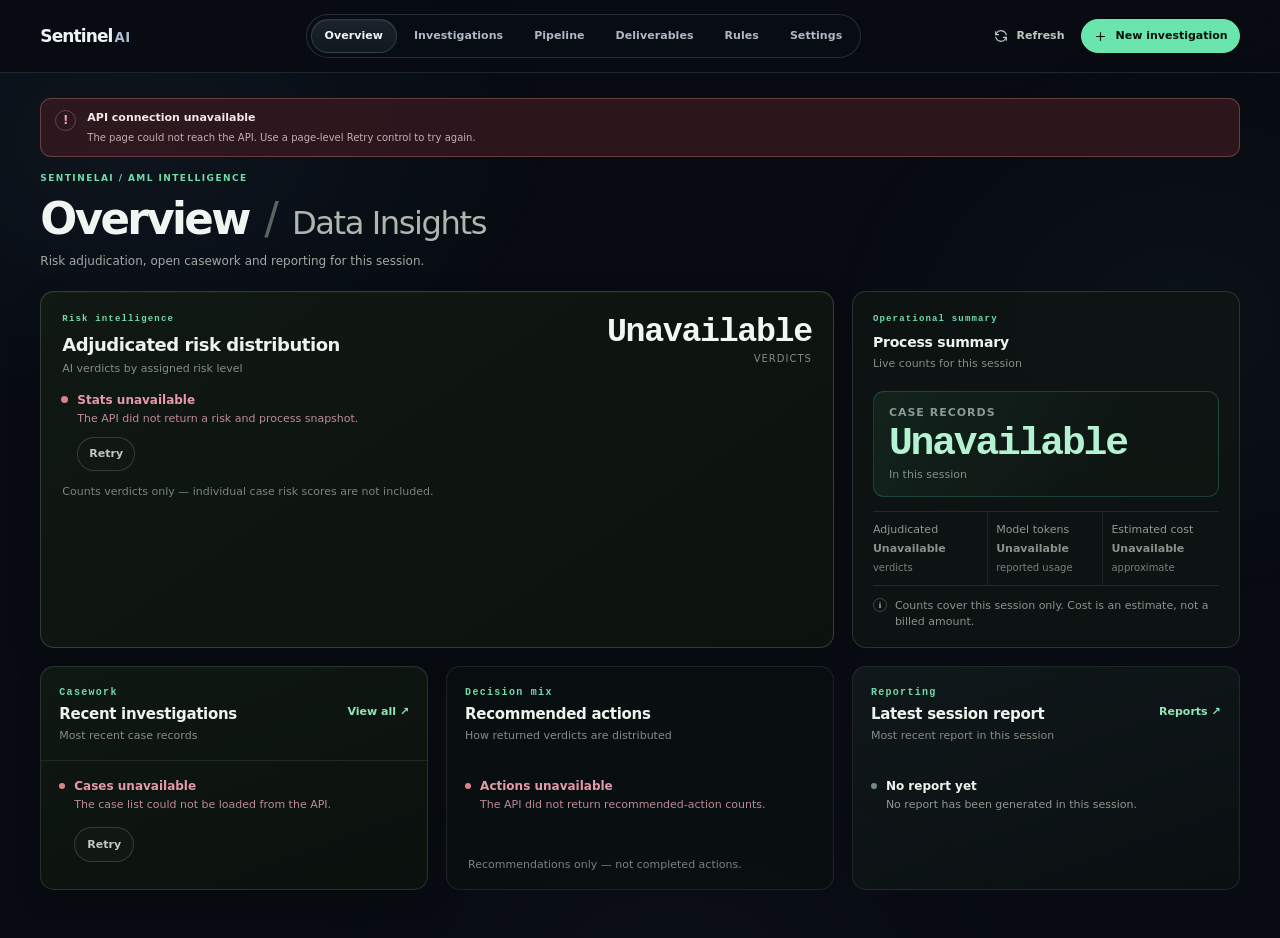
==== commit 8ed6bbf1: "feat(sentinelai): finalize D2 investigation console" ====
--- a/SentinelAI/frontend/index.html
+++ b/SentinelAI/frontend/index.html
@@ -1055,19 +1055,20 @@
             background: linear-gradient(145deg, rgba(17, 25, 20, .98), rgba(12, 18, 14, .98));
             box-shadow: inset 0 1px 0 rgba(239, 255, 242, .025), 0 12px 34px rgba(0, 0, 0, .14);
         }
-        .analytics-top { display: grid; grid-template-columns: minmax(0, 2fr) minmax(300px, 1fr); gap: 18px; align-items: stretch; }
-        .analytics-bottom { display: grid; grid-template-columns: minmax(0, 1.42fr) minmax(240px, 1.16fr) minmax(230px, 1.06fr); gap: 18px; align-items: stretch; margin-top: 20px; }
+        .analytics-top { display: grid; grid-template-columns: repeat(3, minmax(0, 1fr)); gap: 18px; align-items: stretch; }
+        .analytics-bottom { display: grid; grid-template-columns: repeat(3, minmax(0, 1fr)); gap: 18px; align-items: stretch; margin-top: 18px; }
         .panel-heading { display: flex; align-items: flex-start; justify-content: space-between; gap: 15px; min-width: 0; }
         .panel-kicker { margin: 0 0 7px; color: #72dbaa; font-family: ui-monospace, SFMono-Regular, Menlo, Consolas, monospace; font-size: 9px; letter-spacing: .13em; }
         .panel-title { margin: 0; color: #edf4ee; font-size: 14px; font-weight: 640; letter-spacing: -.015em; line-height: 1.25; }
         .panel-caption { margin: 5px 0 0; color: #819087; font-size: 11px; line-height: 1.45; }
         .risk-panel, .process-panel, .lower-panel { min-width: 0; }
-        .risk-panel { display: flex; min-height: 430px; flex-direction: column; padding: 21px 0 16px; }
+        .risk-panel { display: flex; grid-column: span 2; min-height: 0; flex-direction: column; padding: 21px 0 16px; border-color: rgba(155, 203, 177, .23); }
         .risk-panel-heading { padding: 0 21px 4px; }
+        .risk-panel .panel-title { font-size: 18px; letter-spacing: -.025em; }
         .panel-total { display: grid; justify-items: end; gap: 1px; flex: 0 0 auto; padding: 2px 0 0 10px; }
         .panel-total strong { color: #eff8f1; font-family: ui-monospace, SFMono-Regular, Menlo, Consolas, monospace; font-size: clamp(30px, 2.6vw, 40px); font-weight: 570; font-variant-numeric: tabular-nums; line-height: 1.05; letter-spacing: -.04em; }
         .panel-total span { color: #7f8d84; font-size: 10px; letter-spacing: .1em; text-transform: uppercase; }
-        .risk-chart-wrap { flex: 1 1 auto; min-height: 250px; margin: 8px 20px 0; }
+        .risk-chart-wrap { flex: 1 1 230px; height: 230px; min-height: 230px; margin: 8px 20px 0; }
         .risk-chart { display: block; width: 100%; height: 100%; overflow: visible; }
         .chart-gridline { stroke: rgba(179, 204, 185, .13); stroke-width: 1; stroke-dasharray: 3 8; }
         .chart-baseline { stroke: rgba(189, 213, 194, .25); stroke-width: 1; }
@@ -1081,30 +1082,30 @@
         .risk-legend { display: grid; grid-template-columns: repeat(4, minmax(0, 1fr)); gap: 7px; padding: 0 20px; }
         .risk-legend-item {
             display: grid;
-            grid-template-columns: 7px minmax(0, 1fr);
+            grid-template-columns: 7px minmax(0, 1fr) auto;
             grid-template-rows: auto auto;
             column-gap: 8px;
             min-width: 0;
             padding: 8px 9px;
             border: 0;
-            border-radius: 9px;
-            background: rgba(255, 255, 255, .028);
-        }
-        .risk-legend-marker { grid-row: 1 / span 2; align-self: center; width: 7px; height: 7px; border-radius: 50%; background: var(--accent); box-shadow: 0 0 8px currentColor; }
+            border-radius: 0;
+            background: transparent;
+        }
+        .risk-legend-marker { grid-row: 1 / span 2; align-self: center; width: 6px; height: 6px; border-radius: 50%; background: var(--accent); }
         .risk-legend-item[data-tone="low"] .risk-legend-marker { color: #42dba4; background: #42dba4; }
         .risk-legend-item[data-tone="medium"] .risk-legend-marker { color: #e7c95f; background: #e7c95f; }
         .risk-legend-item[data-tone="high"] .risk-legend-marker { color: #ff9c59; background: #ff9c59; }
         .risk-legend-item[data-tone="critical"] .risk-legend-marker { color: #fa7188; background: #fa7188; }
         .risk-legend-label { overflow: hidden; color: #99a79d; font-size: 10px; letter-spacing: .07em; text-overflow: ellipsis; text-transform: uppercase; white-space: nowrap; }
-        .risk-legend-count { color: #edf5ef; font-family: ui-monospace, SFMono-Regular, Menlo, Consolas, monospace; font-size: 17px; font-weight: 590; font-variant-numeric: tabular-nums; }
-        .risk-legend-share { justify-self: end; align-self: end; grid-column: 2; grid-row: 2; color: #738178; font-size: 11px; font-variant-numeric: tabular-nums; }
+        .risk-legend-count { grid-column: 2; grid-row: 2; color: #edf5ef; font-family: ui-monospace, SFMono-Regular, Menlo, Consolas, monospace; font-size: 17px; font-weight: 590; font-variant-numeric: tabular-nums; }
+        .risk-legend-share { justify-self: end; align-self: end; grid-column: 3; grid-row: 2; color: #738178; font-size: 11px; font-variant-numeric: tabular-nums; }
         .risk-empty { display: grid; min-height: 166px; margin: 0 20px; place-items: center; }
         .risk-empty .state-message { width: 100%; margin: 8px 0; }
         .panel-state { padding: 0 20px; }
         .panel-state:empty { display: none; }
         .panel-state .state-message { margin: 8px 0; }
         .panel-footnote { margin: 13px 21px 0; color: #77857c; font-size: 11px; line-height: 1.45; }
-        .process-panel { display: flex; min-height: 430px; flex-direction: column; padding: 21px 0 17px; }
+        .process-panel { display: flex; min-height: 0; flex-direction: column; padding: 21px 0 17px; background: rgba(15, 22, 19, .8); box-shadow: none; }
         .process-panel-heading { padding: 0 20px 2px; }
         .process-indicator { display: inline-flex; align-items: center; gap: 7px; flex: 0 0 auto; padding: 6px 9px; border: 1px solid rgba(203, 224, 210, .16); border-radius: 999px; color: #9daaa1; font-size: 9px; white-space: nowrap; }
         .process-indicator .connection-dot { width: 6px; height: 6px; }
@@ -1127,16 +1128,17 @@
         .process-note { display: flex; align-items: flex-start; gap: 8px; margin: auto 20px 0; padding-top: 12px; color: #87958b; }
         .process-note p { margin: 0; font-size: 11px; line-height: 1.45; }
         .note-mark { display: grid; width: 14px; height: 14px; flex: 0 0 auto; place-items: center; border: 1px solid rgba(144, 168, 150, .35); border-radius: 50%; color: #a8b5ab; font: 600 9px ui-serif, Georgia, serif; }
-        .lower-panel { display: flex; min-height: 248px; flex-direction: column; overflow: hidden; }
-        .lower-panel-heading { min-height: 0; align-items: flex-start; padding: 17px 18px 0; border-bottom: 0; }
+        .lower-panel { display: flex; min-height: 224px; flex-direction: column; overflow: hidden; padding-bottom: 16px; }
+        .lower-panel-heading { min-height: 94px; align-items: flex-start; padding: 18px 18px 14px; border-bottom: 0; }
         .lower-panel-heading .panel-kicker { margin-bottom: 5px; font-size: 10px; }
         .lower-panel-heading .panel-title { font-size: 15px; letter-spacing: -.02em; }
         .lower-panel-heading .panel-caption { margin-top: 4px; font-size: 11px; line-height: 1.4; }
         /* Three deliberately different rhythms: editorial list / structured bars / status summary */
         .overview-ledger { border-color: rgba(200, 225, 207, .14); background: linear-gradient(160deg, rgba(17, 25, 20, .9), rgba(12, 18, 14, .9)); box-shadow: inset 0 1px 0 rgba(239, 255, 242, .022), 0 10px 28px rgba(0, 0, 0, .13); }
         .overview-ledger .lower-panel-heading { padding-bottom: 12px; border-bottom: 1px solid rgba(197, 220, 203, .1); }
-        .overview-ledger-body { padding-bottom: 15px; }
-        .report-panel { border-color: rgba(200, 225, 207, .1); background: linear-gradient(160deg, rgba(19, 28, 22, .72), rgba(11, 17, 13, .72)); }
+        .overview-ledger-body { padding-bottom: 0; }
+        .action-panel { border-color: rgba(200, 225, 207, .1); background: rgba(12, 18, 16, .58); box-shadow: none; }
+        .report-panel { border-color: rgba(200, 225, 207, .1); background: linear-gradient(160deg, rgba(22, 30, 31, .66), rgba(12, 18, 18, .66)); box-shadow: none; }
         .report-panel .lower-panel-heading { padding-bottom: 13px; }
         .text-link { flex: 0 0 auto; margin-top: 19px; color: #82dfb2; font-size: 11px; font-weight: 620; white-space: nowrap; }
         .text-link:hover { color: #c6f6db; text-decoration: underline; text-underline-offset: 3px; }
@@ -1207,18 +1209,26 @@
         .overview-page .state-message--error p { color: #bd8b95; }
         .overview-page .state-action { margin-top: 9px; }
         .risk-empty {
-            display: grid; flex: 1 1 auto; min-height: 172px; max-height: 236px;
-            margin: 10px 20px 0; padding: 18px 22px; place-items: center;
-            border: 1px solid rgba(197, 220, 203, .12); border-radius: 12px;
-            background: rgba(255, 255, 255, .015);
-        }
-        .risk-empty .state-message { width: auto; max-width: 52ch; margin: 0; text-align: center; }
+            display: grid; flex: 1 1 auto; min-height: 104px;
+            margin: 14px 21px; padding: 22px 0; align-items: center; justify-items: start;
+            border: 0; border-top: 1px solid rgba(197, 220, 203, .1); border-bottom: 1px solid rgba(197, 220, 203, .1);
+            background: transparent;
+        }
+        .risk-empty .state-message { width: 100%; max-width: 58ch; margin: 0; text-align: left; }
+        .risk-empty .state-marker { width: 28px; height: 28px; border-radius: 8px; }
+        .lower-panel .state-message { margin: 0; }
+        .lower-panel .state-message .state-marker { width: 6px; height: 6px; margin-top: 6px; border: 0; border-radius: 50%; background: #6f8c7e; }
+        .lower-panel .state-message .state-marker::before,
+        .lower-panel .state-message .state-marker::after { display: none; }
+        .lower-panel .state-message--error .state-marker { background: var(--danger); }
+        .lower-panel .state-message--loading .state-marker { background: var(--medium); }
         #overview-cases-state { display: block; flex: 0 0 auto; padding: 0 18px; }
+        #overview-cases-state:not(:empty) { padding-top: 16px; }
         #overview-cases-state .state-message--empty { align-items: flex-start; }
         #overview-cases-state .state-message--error,
         #overview-cases-state .state-message--loading { min-height: 0; align-items: flex-start; }
-        .action-empty { padding: 12px 18px 0; }
-        .report-state { padding: 12px 18px 16px; }
+        .action-empty { padding: 16px 18px 0; }
+        .report-state { padding: 16px 18px 0; }
         tbody tr:hover { background: rgba(86, 229, 170, .04); }
         .deliverable-item:hover { background: rgba(86, 229, 170, .035); }
         .field:focus, .select:focus, .textarea:focus { outline-color: rgba(86, 229, 170, .22); }
@@ -1228,13 +1238,13 @@
             .app-header { grid-template-columns: minmax(0, 1fr) auto; grid-template-areas: "brand tools" "nav nav"; row-gap: 11px; }
             .pill-nav { justify-self: start; }
             .analytics-top { grid-template-columns: minmax(0, 1.25fr) minmax(300px, .95fr); }
+            .risk-panel { grid-column: auto; }
             .analytics-bottom { grid-template-columns: repeat(2, minmax(0, 1fr)); }
             .overview-ledger { grid-column: 1 / -1; }
         }
         @media (max-width: 920px) {
             .analytics-top { grid-template-columns: minmax(0, 1fr); }
             .analytics-bottom { grid-template-columns: repeat(2, minmax(0, 1fr)); }
-            .report-panel { grid-column: 1 / -1; }
         }
         @media (max-width: 640px) {
             .app-header { gap: 9px 10px; padding: max(10px, env(safe-area-inset-top)) 12px 10px; }
@@ -1265,16 +1275,17 @@
             .risk-panel, .process-panel { min-height: 0; }
             .risk-panel { padding-top: 15px; }
             .risk-panel-heading, .process-panel-heading { padding-right: 14px; padding-left: 14px; }
+            .risk-panel .panel-title { font-size: 15px; }
             .panel-title { font-size: 13px; }
             .panel-caption { font-size: 10px; }
             .panel-kicker { margin-bottom: 5px; font-size: 10px; }
             .panel-total { padding-left: 5px; }
             .panel-total strong { font-size: 26px; }
-            .risk-chart-wrap { height: 145px; min-height: 132px; margin: 0 7px; }
+            .risk-chart-wrap { flex: 0 0 145px; height: 145px; min-height: 132px; margin: 0 7px; }
             .chart-category { font-size: 9px; }
             .risk-legend { grid-template-columns: repeat(2, minmax(0, 1fr)); gap: 6px; padding: 0 12px; }
             .risk-legend-item { padding: 7px 8px; }
-            .risk-empty { min-height: 132px; max-height: 190px; margin: 8px 12px 0; padding: 14px; }
+            .risk-empty { min-height: 0; margin: 12px 14px; padding: 16px 0; }
             .panel-state { padding: 0 12px; }
             .panel-footnote { margin: 9px 13px 0; font-size: 10px; }
             .process-panel { padding-top: 15px; }
@@ -1287,14 +1298,14 @@
             .process-metric small { font-size: 9px; }
             .process-note { margin-right: 13px; margin-left: 13px; }
             .lower-panel { min-height: 0; }
-            .lower-panel-heading { min-height: 66px; padding: 13px 14px 11px; }
+            .lower-panel-heading { min-height: 0; padding: 15px 14px 12px; }
             .text-link { margin-top: 18px; }
             .case-feed-wrap { padding-right: 13px; padding-left: 13px; }
             .case-feed-item { min-height: 44px; }
             .action-summary { gap: 13px; padding: 15px 14px 8px; }
             .action-empty { padding: 13px 13px 0; }
             .report-card { gap: 10px; padding: 12px 14px 14px; }
-            .report-state { padding: 11px 13px 13px; }
+            .report-state { padding: 13px 13px 0; }
             .report-summary { -webkit-line-clamp: 5; }
             .page-header:not(.overview-heading) { align-items: flex-start; flex-direction: column; margin-bottom: 16px; }
             .detail-grid { grid-template-columns: minmax(0, 1fr); }
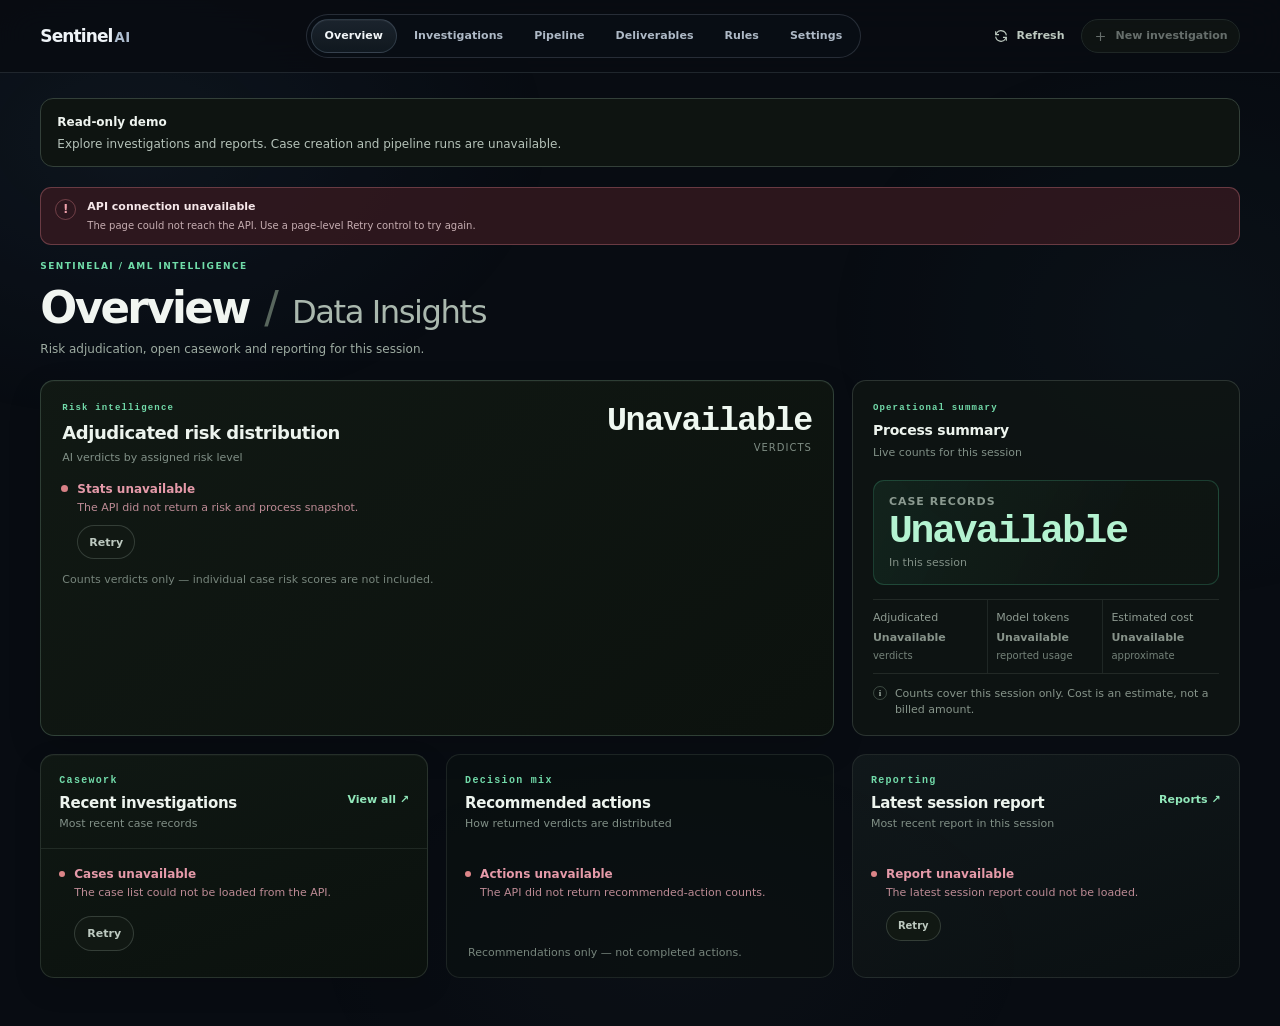
==== commit f26fd04d: "security: enforce read-only production demo and harden API Co-authored-by: arena-agent <297053741+ar" ====
--- a/SentinelAI/frontend/index.html
+++ b/SentinelAI/frontend/index.html
@@ -36,9 +36,9 @@
         }
 
         *, *::before, *::after { box-sizing: border-box; }
-        html { min-width: 320px; min-height: 100%; background: var(--bg); }
+        html { min-width: 0; min-height: 100%; background: var(--bg); }
         body {
-            min-width: 320px;
+            min-width: 0;
             min-height: 100vh;
             min-height: 100dvh;
             margin: 0;
@@ -52,6 +52,9 @@
         button { color: inherit; }
         a { color: inherit; text-decoration: none; }
         [hidden] { display: none !important; }
+        .read-only-demo { margin-bottom: 20px; padding: 12px 16px; border: 1px solid var(--border); border-radius: var(--radius); background: var(--surface); }
+        .read-only-demo strong { font-size: 12px; }
+        .read-only-demo p { margin: 3px 0 0; color: var(--text-secondary); font-size: 12px; overflow-wrap: anywhere; }
         :focus-visible { outline: 2px solid var(--focus); outline-offset: 3px; }
         ::selection { color: #f7f9fc; background: rgba(104, 146, 199, .42); }
 
@@ -166,6 +169,7 @@
         .page-header { display: flex; align-items: flex-start; justify-content: space-between; gap: 18px; margin: 0 0 22px; }
         .page-heading { min-width: 0; }
         .page-title { margin: 0; color: var(--text); font-size: clamp(21px, 2vw, 26px); font-weight: 630; letter-spacing: -.025em; line-height: 1.25; }
+        #case-detail-title { overflow-wrap: anywhere; }
         .page-description { max-width: 740px; margin: 7px 0 0; color: var(--text-secondary); font-size: 13px; line-height: 1.6; }
         .page-actions { display: flex; align-items: center; gap: 8px; flex: 0 0 auto; }
         .eyebrow { margin: 0 0 7px; }
@@ -197,6 +201,8 @@
         .overview-stack { display: grid; gap: 14px; }
         .content-stack { display: grid; gap: 14px; }
         .table-wrap { width: 100%; overflow-x: auto; }
+        /* Keep the absolute, visually hidden Actions label inside the table scrollport. */
+        #investigations-table-wrap { position: relative; }
         table { width: 100%; border-collapse: collapse; text-align: left; }
         thead { background: rgba(255, 255, 255, .018); }
         th {
@@ -1481,6 +1487,7 @@
         }
         .overview-page.route-enter .analytics-top { animation-delay: 35ms; }
         .overview-page.route-enter .analytics-bottom { animation-delay: 70ms; }
+        .button:disabled, .button:disabled:hover { color: var(--text-secondary); background: var(--surface-raised); border-color: var(--border); box-shadow: none; }
         :focus-visible { outline-color: #a9c8e6; outline-offset: 3px; }
         @media (max-width: 640px) {
             .brand { min-width: 0; gap: 0; }
@@ -1519,7 +1526,7 @@
                             <svg viewBox="0 0 24 24" fill="none" stroke="currentColor" stroke-width="1.7" aria-hidden="true"><path d="M20 11a8 8 0 0 0-14.8-3L4 10"/><path d="M4 5v5h5M4 13a8 8 0 0 0 14.8 3L20 14"/><path d="M20 19v-5h-5"/></svg>
                             <span class="topbar-refresh-label">Refresh</span>
                         </button>
-                        <button class="button button-primary topbar-new-case" id="open-case-dialog" type="button" aria-label="New investigation">
+                        <button class="button button-primary topbar-new-case" id="open-case-dialog" type="button" disabled aria-label="New investigation (unavailable in read-only demo)" aria-describedby="read-only-demo-description" title="Case creation is unavailable in this read-only demo">
                             <svg viewBox="0 0 24 24" fill="none" stroke="currentColor" stroke-width="1.8" aria-hidden="true"><path d="M12 5v14M5 12h14"/></svg>
                             <span class="topbar-new-case-label">New investigation</span>
                         </button>
@@ -1537,6 +1544,10 @@
             </header>
 
             <main class="main-content" id="main-content" tabindex="-1">
+                <aside class="read-only-demo" aria-label="Demo access">
+                    <strong>Read-only demo</strong>
+                    <p id="read-only-demo-description">Explore investigations and reports. Case creation and pipeline runs are unavailable.</p>
+                </aside>
                 <div class="api-connection-alert" id="api-connection-alert" role="alert" hidden>
                     <span class="api-connection-alert-mark" aria-hidden="true">!</span>
                     <div><strong>API connection unavailable</strong><p id="api-connection-message">The page could not reach the API. Use a page-level Retry control to try again.</p></div>
@@ -1639,7 +1650,7 @@
                 <section class="page" data-view="investigations" aria-labelledby="investigations-title" hidden>
                     <div class="page-header">
                         <div class="page-heading"><p class="eyebrow">Case management</p><h1 class="page-title" id="investigations-title" tabindex="-1">Investigations</h1><p class="page-description">Review case records currently returned by the API. Workflow status and analyst assignment are not part of the available case model.</p></div>
-                        <div class="page-actions"><button class="button button-primary" type="button" data-open-case-dialog><svg viewBox="0 0 24 24" fill="none" stroke="currentColor" stroke-width="1.8" aria-hidden="true"><path d="M12 5v14M5 12h14"/></svg>New investigation</button></div>
+                        <div class="page-actions"><button class="button button-primary" type="button" data-open-case-dialog disabled aria-describedby="read-only-demo-description" title="Case creation is unavailable in this read-only demo"><svg viewBox="0 0 24 24" fill="none" stroke="currentColor" stroke-width="1.8" aria-hidden="true"><path d="M12 5v14M5 12h14"/></svg>New investigation</button></div>
                     </div>
                     <section class="surface" aria-label="Investigation records">
                         <div class="surface-header"><div><h2 class="surface-title">Case records</h2><p class="surface-subtitle" id="investigation-count">—</p></div></div>
@@ -1678,17 +1689,16 @@
                 </section>
 
                 <section class="page" data-view="pipeline-runs" aria-labelledby="pipeline-title" hidden>
-                    <div class="page-header"><div class="page-heading"><p class="eyebrow">Batch processing</p><h1 class="page-title" id="pipeline-title" tabindex="-1">Pipeline Runs</h1><p class="page-description">Queue a batch only when you intend to start processing. The current API acknowledges background jobs but does not expose run history, progress, or completion.</p></div></div>
+                    <div class="page-header"><div class="page-heading"><p class="eyebrow">Batch processing</p><h1 class="page-title" id="pipeline-title" tabindex="-1">Pipeline Runs</h1><p class="page-description">Pipeline execution is unavailable in this read-only demo. You can explore existing investigations and reports.</p></div></div>
                     <div class="content-stack">
                         <section class="surface notice-panel" aria-labelledby="pipeline-capability-title">
-                            <div class="surface-header"><div><h2 class="surface-title" id="pipeline-capability-title">Current API capability</h2></div><span class="badge">Queue acknowledgement only</span></div>
+                            <div class="surface-header"><div><h2 class="surface-title" id="pipeline-capability-title">Current API capability</h2></div><span class="badge">Read-only demo</span></div>
                             <div class="surface-body">
-                                <p class="notice-copy" style="margin-top:0">The endpoint returns a session ID and queued status. This console will display that response only; it will not infer progress or completion.</p>
+                                <p class="notice-copy" style="margin-top:0">Sample runs are disabled in the public demo. Existing case records and deliverables remain available to review.</p>
                                 <p class="section-label">Selected input</p>
                                 <div class="read-only-value"><code>SentinelAI/logs/test_stream.jsonl</code><span class="badge badge--violet">Synthetic sample fixture</span></div>
-                                <p class="inline-note">The checked-in test stream is a synthetic fixture, not customer transaction data. The background pipeline can write output artifacts. No run starts automatically.</p>
-                                <div style="margin-top:15px"><button class="button button-primary" type="button" id="queue-sample-run">Queue sample run</button></div>
-                                <div id="run-acknowledgement" class="state-message" role="status" aria-live="polite" hidden></div>
+                                <p class="inline-note">The checked-in test stream is a synthetic fixture, not customer transaction data. It cannot be executed from this demo.</p>
+                                <div style="margin-top:15px"><button class="button button-primary" type="button" id="queue-sample-run" disabled aria-describedby="read-only-demo-description" title="Pipeline runs are unavailable in this read-only demo">Queue sample run</button></div>
                             </div>
                         </section>
                         <section class="surface notice-panel" aria-labelledby="run-history-title">
@@ -1753,27 +1763,6 @@
         </div>
     </dialog>
 
-    <dialog class="dialog" id="case-dialog" aria-labelledby="case-dialog-title">
-        <form class="dialog-form" id="case-form">
-            <div class="dialog-header"><div><h2 id="case-dialog-title">New investigation</h2><p>Creates a case using the mounted <code>/api/cases</code> endpoint. The server assigns the case ID.</p></div><button class="icon-button" type="button" data-close-case-dialog aria-label="Close new investigation dialog">×</button></div>
-            <div class="form-grid">
-                <label class="form-field"><span class="form-label">Rule or reason</span><input class="field" name="rule_triggered" maxlength="120" required autocomplete="off" placeholder="Enter the rule or reason"></label>
-                <label class="form-field"><span class="form-label">Risk score (0–100)</span><input class="field" name="risk_score" type="number" min="0" max="100" step="0.1" required inputmode="decimal" placeholder="0–100"></label>
-                <label class="form-field form-field--full"><span class="form-label">Related account ID <span class="text-muted">(optional)</span></span><input class="field" name="account_id" maxlength="120" autocomplete="off" placeholder="Account identifier"></label>
-                <label class="form-field form-field--full"><span class="form-label">Evidence summary</span><textarea class="textarea" name="description" maxlength="4000" required placeholder="Describe the evidence for this investigation"></textarea><span class="form-help">Submitted as <code>description</code>, the field accepted by the current API contract.</span></label>
-            </div>
-            <p class="dialog-message" id="case-form-message" role="alert"></p>
-            <div class="dialog-actions"><button class="button" type="button" data-close-case-dialog>Cancel</button><button class="button button-primary" type="submit" id="case-submit-button">Create case</button></div>
-        </form>
-    </dialog>
-
-    <dialog class="dialog" id="run-confirm-dialog" aria-labelledby="run-confirm-title">
-        <div class="dialog-form">
-            <div class="dialog-header"><div><h2 id="run-confirm-title">Queue synthetic sample run?</h2><p>This starts a server-side background task using the checked-in test fixture. It may write case, verdict, ticket, email, and report artifacts.</p></div></div>
-            <p class="notice-copy" style="margin:0">The API returns a queue acknowledgement only. This console cannot show whether the run later succeeds or fails.</p>
-            <div class="dialog-actions"><button class="button" type="button" id="cancel-run-button">Cancel</button><button class="button button-primary" type="button" id="confirm-run-button">Queue run</button></div>
-        </div>
-    </dialog>
     <div class="toast-region" id="toast-region" aria-live="polite" aria-atomic="false"></div>
 
     <script>
@@ -1782,6 +1771,7 @@
 
             const state = {
                 cases: [],
+                investigationsStatus: 'idle',
                 stats: null,
                 riskCounts: null,
                 actionCounts: null,
@@ -1790,7 +1780,6 @@
                 deliverableTab: 'tickets',
                 deliverables: { tickets: [], emails: [], reports: [] },
                 selectedDeliverable: null,
-                caseDialogReturnFocus: null,
                 loading: new Set()
             };
 
@@ -1843,11 +1832,11 @@
                 return `#/investigations/${encodeURIComponent(String(caseId))}`;
             }
 
-            async function requestJson(path, options = {}) {
+            async function requestJson(path) {
                 const response = await fetch(path, {
-                    ...options,
+                    method: 'GET',
                     credentials: 'same-origin',
-                    headers: { Accept: 'application/json', ...(options.headers || {}) }
+                    headers: { Accept: 'application/json' }
                 });
                 let payload = null;
                 try { payload = await response.json(); } catch (_) { payload = null; }
@@ -1932,7 +1921,14 @@
                 const list = sortedCases(cases).slice(0, 5);
                 if (!list.length) {
                     listWrap.hidden = true;
-                    stateBox.appendChild(makeStateMessage('empty', 'No case records yet', 'No case records in this session. Create an investigation and it appears as soon as the server confirms it.', 'Create investigation', openCaseDialog));
+                    const emptyState = makeStateMessage('empty', 'No case records yet', 'No investigations are currently available. Case creation is unavailable in this read-only demo; use Refresh to check for records.');
+                    const createButton = make('button', 'button state-action', 'Create investigation');
+                    createButton.type = 'button';
+                    createButton.disabled = true;
+                    createButton.title = 'Case creation is unavailable in this read-only demo';
+                    createButton.setAttribute('aria-describedby', 'read-only-demo-description');
+                    emptyState.lastElementChild.appendChild(createButton);
+                    stateBox.appendChild(emptyState);
                     return;
                 }
                 listWrap.hidden = false;
@@ -2189,7 +2185,7 @@
                     requestJson('/api/stats'),
                     requestJson('/api/cases'),
                     requestJson('/api/health'),
-                    requestJson('/api/reports/latest')
+                    requestJson('/api/reports')
                 ]);
                 const reachable = statsResult.status === 'fulfilled' || casesResult.status === 'fulfilled' || healthResult.status === 'fulfilled';
                 setApiState(reachable ? 'reachable' : 'unavailable');
@@ -2214,12 +2210,19 @@
                 }
 
                 clear(reportState);
-                if (reportResult.status === 'fulfilled' && reportResult.value && typeof reportResult.value === 'object') {
-                    renderLatestReport(reportResult.value);
-                } else if (reportResult.status === 'rejected' && reportResult.reason && reportResult.reason.status === 404) {
-                    state.latestReport = null;
-                    reportState.hidden = false;
-                    reportState.appendChild(makeStateMessage('empty', 'No report yet', 'No report has been generated in this session.'));
+                if (reportResult.status === 'fulfilled' && Array.isArray(reportResult.value)) {
+                    const reports = [...reportResult.value].sort((left, right) => {
+                        const leftDate = Date.parse(left.generated_at || left.date || '') || 0;
+                        const rightDate = Date.parse(right.generated_at || right.date || '') || 0;
+                        return rightDate - leftDate;
+                    });
+                    if (reports.length) {
+                        renderLatestReport(reports[0]);
+                    } else {
+                        state.latestReport = null;
+                        reportState.hidden = false;
+                        reportState.appendChild(makeStateMessage('empty', 'No report yet', 'No report has been generated in this session.'));
+                    }
                 } else {
                     state.latestReport = null;
                     reportState.hidden = false;
@@ -2238,6 +2241,7 @@
             }
 
             function renderInvestigations(cases) {
+                if (state.investigationsStatus !== 'ready') return;
                 const stateBox = $('#investigations-state');
                 const tableWrap = $('#investigations-table-wrap');
                 const body = $('#investigations-body');
@@ -2275,17 +2279,21 @@
             }
 
             async function loadInvestigations() {
+                state.investigationsStatus = 'loading';
                 const stateBox = $('#investigations-state');
                 clear(stateBox);
                 stateBox.appendChild(makeStateMessage('loading', 'Loading investigations', 'Requesting case records from the current API process.'));
                 $('#investigations-table-wrap').hidden = true;
+                $('#investigation-count').textContent = 'Loading…';
                 try {
                     const cases = await requestJson('/api/cases');
                     if (!Array.isArray(cases)) throw new Error('Unexpected case-list response');
                     state.cases = cases;
+                    state.investigationsStatus = 'ready';
                     setApiState('reachable');
                     renderInvestigations(state.cases);
                 } catch (error) {
+                    state.investigationsStatus = 'error';
                     setApiState('unavailable');
                     clear(stateBox);
                     stateBox.appendChild(makeStateMessage('error', 'Investigations unavailable', 'The case list could not be loaded from the API.', 'Retry', loadInvestigations));
@@ -2408,11 +2416,12 @@
                     optionalRequest('/api/tickets'),
                     optionalRequest(`/api/emails/${encodedId}`)
                 ]);
-                if (caseResult && caseResult.__error) {
+                if (!caseResult || typeof caseResult !== 'object' || Array.isArray(caseResult) || caseResult.__error) {
+                    const notFound = caseResult && caseResult.__error && caseResult.__error.status === 404;
                     clear(stateBox);
-                    const message = caseResult.__error.status === 404 ? 'No matching case was returned by the API.' : 'The case could not be loaded from the API.';
+                    const message = notFound ? 'No matching case was returned by the API.' : 'The case could not be loaded from the API.';
                     stateBox.appendChild(makeStateMessage('error', 'Case unavailable', message, 'Retry', () => loadCaseDetail(caseId)));
-                    setApiState(caseResult.__error.status === 404 ? 'reachable' : 'unavailable');
+                    setApiState(notFound ? 'reachable' : 'unavailable');
                     return;
                 }
                 clear(stateBox);
@@ -2677,105 +2686,6 @@
                 if (route.view === 'deliverables') loadDeliverables(state.deliverableTab);
             }
 
-            function openCaseDialog() {
-                const dialog = $('#case-dialog');
-                state.caseDialogReturnFocus = document.activeElement;
-                $('#case-form').reset();
-                $('#case-form-message').textContent = '';
-                if (typeof dialog.showModal === 'function') dialog.showModal();
-                else showToast('This browser does not support the investigation form dialog.', 'error');
-                const firstField = $('input[name="rule_triggered"]', dialog);
-                if (firstField) firstField.focus();
-            }
-
-            function closeCaseDialog() {
-                if ($('#case-dialog').open) $('#case-dialog').close();
-                const returnTarget = state.caseDialogReturnFocus;
-                if (returnTarget && returnTarget.isConnected && typeof returnTarget.focus === 'function') returnTarget.focus();
-                else $('#open-case-dialog').focus();
-            }
-
-            async function submitCase(event) {
-                event.preventDefault();
-                const form = $('#case-form');
-                if (!form.reportValidity()) return;
-                const formData = new FormData(form);
-                const accountId = String(formData.get('account_id') || '').trim();
-                const payload = {
-                    rule_triggered: String(formData.get('rule_triggered') || '').trim(),
-                    risk_score: Number(formData.get('risk_score')),
-                    description: String(formData.get('description') || '').trim(),
-                    related_accounts: accountId ? [accountId] : []
-                };
-                const submitButton = $('#case-submit-button');
-                const message = $('#case-form-message');
-                submitButton.disabled = true;
-                submitButton.textContent = 'Creating…';
-                message.textContent = '';
-                try {
-                    const created = await requestJson('/api/cases', {
-                        method: 'POST',
-                        headers: { 'Content-Type': 'application/json' },
-                        body: JSON.stringify(payload)
-                    });
-                    $('#case-dialog').close();
-                    showToast(`Case ${created.case_id || ''} created from the API response.`);
-                    window.location.hash = routeForCase(created.case_id);
-                } catch (error) {
-                    message.textContent = `Could not create the case (${error.status || 'network error'}). No local case was added.`;
-                } finally {
-                    submitButton.disabled = false;
-                    submitButton.textContent = 'Create case';
-                }
-            }
-
-            async function queueSampleRun() {
-                const dialog = $('#run-confirm-dialog');
-                if (typeof dialog.showModal !== 'function') {
-                    showToast('This browser does not support the run confirmation dialog.', 'error');
-                    return;
-                }
-                dialog.showModal();
-                $('#cancel-run-button').focus();
-            }
-
-            async function confirmSampleRun() {
-                const button = $('#confirm-run-button');
-                const resultBox = $('#run-acknowledgement');
-                button.disabled = true;
-                button.textContent = 'Queueing…';
-                try {
-                    const result = await requestJson('/api/pipeline/run', {
-                        method: 'POST',
-                        headers: { 'Content-Type': 'application/json' },
-                        body: JSON.stringify({ input_file: 'SentinelAI/logs/test_stream.jsonl' })
-                    });
-                    $('#run-confirm-dialog').close();
-                    clear(resultBox);
-                    resultBox.hidden = false;
-                    resultBox.className = 'state-message';
-                    resultBox.setAttribute('role', 'status');
-                    const copy = make('div');
-                    copy.append(
-                        make('strong', '', 'Queue acknowledgement received'),
-                        make('p', '', `Session ${result.session_id || 'not provided'} · ${result.status || 'status not provided'}. ${result.message || ''}`),
-                        make('p', 'inline-note', 'This confirms queueing only. The backend has no run-status endpoint, so no progress or completion is available here.')
-                    );
-                    resultBox.append(make('span', 'state-marker'), copy);
-                    setApiState('reachable');
-                } catch (error) {
-                    $('#run-confirm-dialog').close();
-                    clear(resultBox);
-                    resultBox.hidden = false;
-                    resultBox.className = 'state-message state-message--error';
-                    resultBox.setAttribute('role', 'alert');
-                    resultBox.append(make('span', 'state-marker'), make('div', '', `Could not queue the run (${error.status || 'network error'}).`));
-                } finally {
-                    button.disabled = false;
-                    button.textContent = 'Queue run';
-                }
-            }
-
             async function refreshCurrentPage() {
                 const route = state.currentRoute;
                 if (route.view === 'overview') return loadOverview();
@@ -2791,15 +2701,8 @@
             });
             $('#refresh-button').addEventListener('click', refreshCurrentPage);
             $('#case-search').addEventListener('input', () => renderInvestigations(state.cases));
-            $('#open-case-dialog').addEventListener('click', openCaseDialog);
-            $$('[data-open-case-dialog]').forEach(button => button.addEventListener('click', openCaseDialog));
-            $$('[data-close-case-dialog]').forEach(button => button.addEventListener('click', closeCaseDialog));
-            $('#case-form').addEventListener('submit', submitCase);
             $('#close-case-drawer').addEventListener('click', () => $('#case-drawer').close());
             $('#drawer-open-full').addEventListener('click', () => $('#case-drawer').close());
-            $('#queue-sample-run').addEventListener('click', queueSampleRun);
-            $('#cancel-run-button').addEventListener('click', () => $('#run-confirm-dialog').close());
-            $('#confirm-run-button').addEventListener('click', confirmSampleRun);
             $$('[data-deliverable-tab]').forEach((tab, index, tabs) => {
                 tab.addEventListener('click', () => setDeliverableTab(tab.dataset.deliverableTab));
                 tab.addEventListener('keydown', event => {
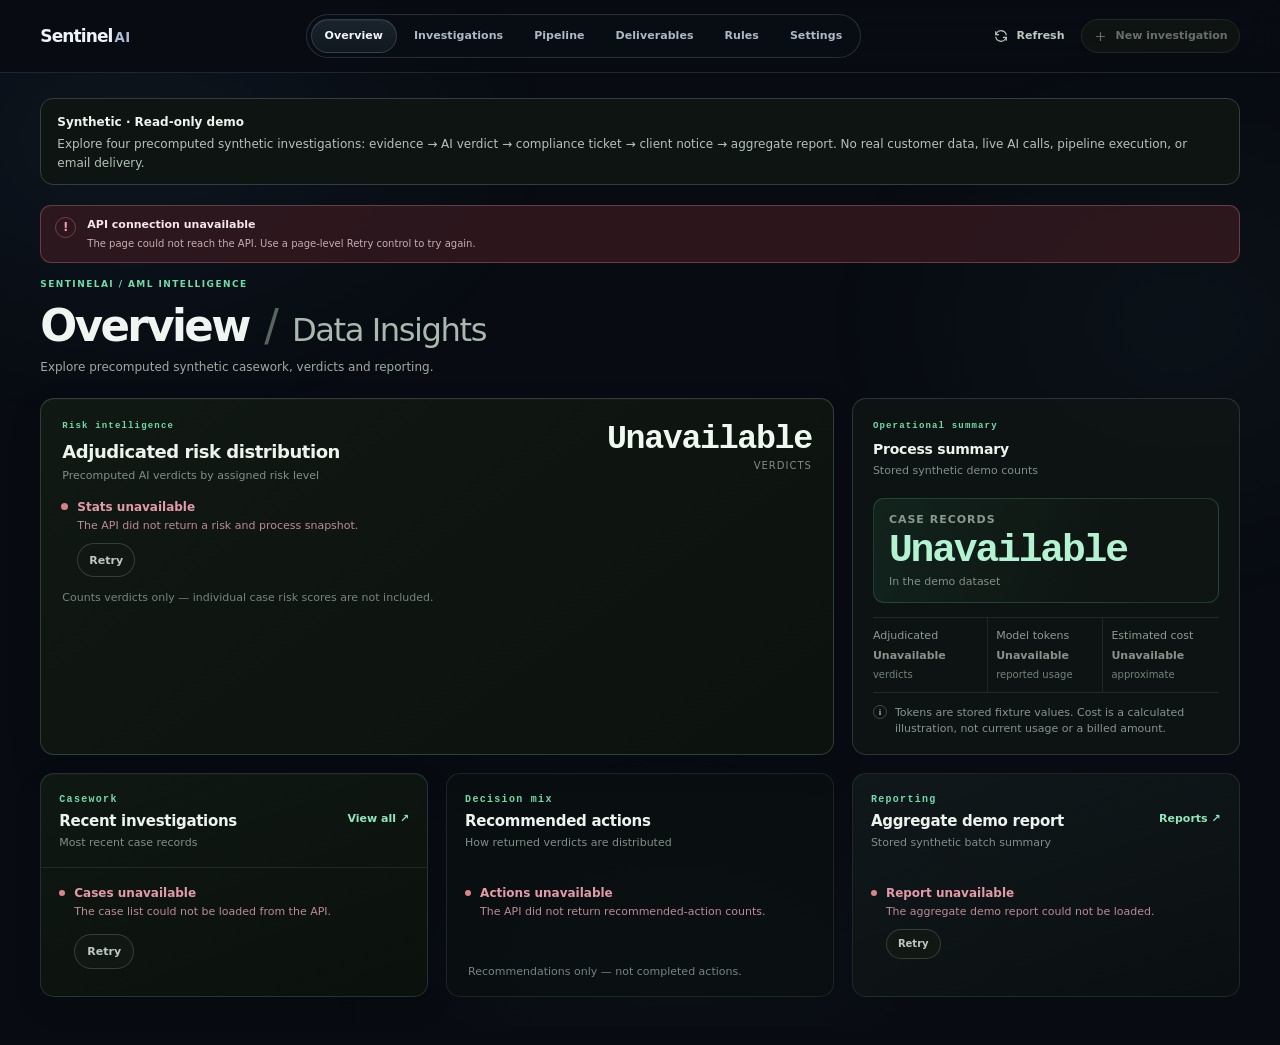
==== commit 85255f38: "feat(frontend): make synthetic demo navigable" ====
--- a/SentinelAI/frontend/index.html
+++ b/SentinelAI/frontend/index.html
@@ -4,6 +4,7 @@
     <meta charset="UTF-8">
     <meta name="viewport" content="width=device-width, initial-scale=1.0">
     <meta name="color-scheme" content="dark">
+    <link rel="icon" href="data:,">
     <meta name="theme-color" content="#080b09">
     <title>SentinelAI — Overview / Data Insights</title>
     <style>
@@ -1509,6 +1510,23 @@
             .overview-page.route-enter .analytics-bottom { animation: none !important; }
             .main-content, .pill-nav { scroll-behavior: auto; }
         }
+
+        /* Keep investigation actions and navigation visible on narrow screens. */
+        .deliverable-item, .preview-meta { min-width: 0; overflow-wrap: anywhere; }
+        @media (max-width: 768px) {
+            .pill-nav { flex-wrap: wrap; width: 100%; overflow: visible; }
+            .pill-nav .nav-indicator { display: none; }
+            .case-feed-item { flex-direction: column; align-items: stretch; }
+            .case-feed-id { max-width: 100%; overflow-wrap: anywhere; }
+            .case-feed-rule { white-space: normal; }
+            .case-feed-meta { display: flex; flex-wrap: wrap; justify-content: space-between; max-width: none; text-align: left; }
+            #investigations-table-wrap table, #investigations-table-wrap tbody,
+            #investigations-table-wrap tr, #investigations-table-wrap td { display: block; width: 100%; }
+            #investigations-table-wrap thead { position: absolute; width: 1px; height: 1px; overflow: hidden; clip-path: inset(50%); }
+            #investigations-table-wrap tr { padding: 10px 0; border-bottom: 1px solid var(--border); }
+            #investigations-table-wrap td { padding: 6px 0; border: 0; white-space: normal; max-width: none; overflow-wrap: anywhere; }
+            [data-view="investigations"]:not([hidden]) #investigations-table-wrap td::before { content: attr(data-label); display: block; color: var(--text-muted); font: 10px/1.5 ui-sans-serif, system-ui, sans-serif; }
+        }
     </style>
 </head>
 <body>
@@ -1545,8 +1563,8 @@
 
             <main class="main-content" id="main-content" tabindex="-1">
                 <aside class="read-only-demo" aria-label="Demo access">
-                    <strong>Read-only demo</strong>
-                    <p id="read-only-demo-description">Explore investigations and reports. Case creation and pipeline runs are unavailable.</p>
+                    <strong>Synthetic · Read-only demo</strong>
+                    <p id="read-only-demo-description">Explore four precomputed synthetic investigations: evidence → AI verdict → compliance ticket → client notice → aggregate report. No real customer data, live AI calls, pipeline execution, or email delivery.</p>
                 </aside>
                 <div class="api-connection-alert" id="api-connection-alert" role="alert" hidden>
                     <span class="api-connection-alert-mark" aria-hidden="true">!</span>
@@ -1557,7 +1575,7 @@
                         <div class="page-heading">
                             <p class="eyebrow">SentinelAI / AML intelligence</p>
                             <h1 class="page-title" id="overview-title" tabindex="-1">Overview <span class="title-separator">/</span> <span class="title-secondary">Data Insights</span></h1>
-                            <p class="page-description">Risk adjudication, open casework and reporting for this session.</p>
+                            <p class="page-description">Explore precomputed synthetic casework, verdicts and reporting.</p>
                         </div>
                     </div>
 
@@ -1567,7 +1585,7 @@
                                 <div>
                                     <p class="panel-kicker">Risk intelligence</p>
                                     <h2 class="panel-title" id="risk-panel-title">Adjudicated risk distribution</h2>
-                                    <p class="panel-caption">AI verdicts by assigned risk level</p>
+                                    <p class="panel-caption">Precomputed AI verdicts by assigned risk level</p>
                                 </div>
                                 <div class="panel-total"><strong id="verdict-total">—</strong><span>verdicts</span></div>
                             </header>
@@ -1590,20 +1608,20 @@
                                 <div>
                                     <p class="panel-kicker">Operational summary</p>
                                     <h2 class="panel-title" id="process-panel-title">Process summary</h2>
-                                    <p class="panel-caption">Live counts for this session</p>
+                                    <p class="panel-caption">Stored synthetic demo counts</p>
                                 </div>
                             </header>
                             <div class="case-total-block">
                                 <span class="summary-label-small">Case records</span>
                                 <strong class="case-total-value" id="metric-cases">—</strong>
-                                <span class="case-total-caption">In this session</span>
+                                <span class="case-total-caption">In the demo dataset</span>
                             </div>
                             <div class="process-metrics">
                                 <div class="process-metric"><span>Adjudicated</span><strong id="metric-verdicts">—</strong><small>verdicts</small></div>
                                 <div class="process-metric"><span>Model tokens</span><strong id="metric-tokens">—</strong><small>reported usage</small></div>
                                 <div class="process-metric"><span>Estimated cost</span><strong id="metric-cost">—</strong><small>approximate</small></div>
                             </div>
-                            <div class="process-note"><span class="note-mark" aria-hidden="true">i</span><p>Counts cover this session only. Cost is an estimate, not a billed amount.</p></div>
+                            <div class="process-note"><span class="note-mark" aria-hidden="true">i</span><p>Tokens are stored fixture values. Cost is a calculated illustration, not current usage or a billed amount.</p></div>
                         </section>
                     </div>
 
@@ -1630,8 +1648,8 @@
 
                         <section class="surface report-panel lower-panel" aria-labelledby="report-panel-title">
                             <header class="panel-heading lower-panel-heading">
-                                <div><p class="panel-kicker">Reporting</p><h2 class="panel-title" id="report-panel-title">Latest session report</h2><p class="panel-caption">Most recent report in this session</p></div>
-                                <a class="text-link" href="#/deliverables">Reports <span aria-hidden="true">↗</span></a>
+                                <div><p class="panel-kicker">Reporting</p><h2 class="panel-title" id="report-panel-title">Aggregate demo report</h2><p class="panel-caption">Stored synthetic batch summary</p></div>
+                                <a class="text-link" href="#/deliverables/reports">Reports <span aria-hidden="true">↗</span></a>
                             </header>
                             <div class="report-state" id="latest-report-state" aria-live="polite"></div>
                             <article class="report-card" id="latest-report-card" hidden>
@@ -1649,7 +1667,7 @@
 
                 <section class="page" data-view="investigations" aria-labelledby="investigations-title" hidden>
                     <div class="page-header">
-                        <div class="page-heading"><p class="eyebrow">Case management</p><h1 class="page-title" id="investigations-title" tabindex="-1">Investigations</h1><p class="page-description">Review case records currently returned by the API. Workflow status and analyst assignment are not part of the available case model.</p></div>
+                        <div class="page-heading"><p class="eyebrow">Case management</p><h1 class="page-title" id="investigations-title" tabindex="-1">Investigations</h1><p class="page-description">Explore four synthetic investigations. Open a case ID to review its evidence, precomputed verdict, linked ticket and client notice.</p></div>
                         <div class="page-actions"><button class="button button-primary" type="button" data-open-case-dialog disabled aria-describedby="read-only-demo-description" title="Case creation is unavailable in this read-only demo"><svg viewBox="0 0 24 24" fill="none" stroke="currentColor" stroke-width="1.8" aria-hidden="true"><path d="M12 5v14M5 12h14"/></svg>New investigation</button></div>
                     </div>
                     <section class="surface" aria-label="Investigation records">
@@ -1680,11 +1698,11 @@
                     <div id="case-detail-state" aria-live="polite"></div>
                     <div class="detail-grid" id="case-detail-content" hidden>
                         <section class="surface" aria-labelledby="case-record-title"><div class="surface-header"><h2 class="surface-title" id="case-record-title">Case record</h2></div><div class="surface-body"><div class="data-grid" id="case-facts"></div></div></section>
-                        <section class="surface" aria-labelledby="case-evidence-title"><div class="surface-header"><h2 class="surface-title" id="case-evidence-title">Evidence summary</h2></div><div class="surface-body"><p class="prose-block" id="case-evidence"></p><p class="section-label">Related accounts</p><ul class="data-list" id="case-accounts"></ul><p class="section-label">Transaction references</p><ul class="data-list" id="case-transactions"></ul><p class="inline-note">The mounted API exposes transaction IDs here, but not transaction-detail records.</p></div></section>
-                        <section class="surface" aria-labelledby="case-verdict-title"><div class="surface-header"><div><h2 class="surface-title" id="case-verdict-title">Adjudication</h2><p class="surface-subtitle">LLM verdict, when available</p></div></div><div class="surface-body" id="case-verdict"></div></section>
+                        <section class="surface" aria-labelledby="case-evidence-title"><div class="surface-header"><h2 class="surface-title" id="case-evidence-title">Evidence summary</h2></div><div class="surface-body"><p class="prose-block" id="case-evidence"></p><p class="section-label">Related accounts</p><ul class="data-list" id="case-accounts"></ul><p class="section-label">Transaction references</p><ul class="data-list" id="case-transactions"></ul><p class="inline-note">Only stored transaction references are shown. Individual transaction details are not included in this demo.</p></div></section>
+                        <section class="surface" aria-labelledby="case-verdict-title"><div class="surface-header"><div><h2 class="surface-title" id="case-verdict-title">Adjudication</h2><p class="surface-subtitle">Precomputed AI verdict, when available</p></div></div><div class="surface-body" id="case-verdict"></div></section>
                         <section class="surface" aria-labelledby="case-ticket-title"><div class="surface-header"><div><h2 class="surface-title" id="case-ticket-title">Operational tickets</h2><p class="surface-subtitle">Matched by case ID</p></div></div><div class="surface-body" id="case-tickets"></div></section>
-                        <section class="surface" aria-labelledby="case-email-title"><div class="surface-header"><div><h2 class="surface-title" id="case-email-title">Client notice</h2><p class="surface-subtitle">Generated content, if present</p></div></div><div class="surface-body" id="case-email"></div></section>
-                        <section class="surface" aria-labelledby="case-audit-title"><div class="surface-header"><h2 class="surface-title" id="case-audit-title">Audit history</h2></div><div class="surface-body"><div class="state-message state-message--empty"><span class="state-marker" aria-hidden="true"></span><div><strong>Not available from the mounted API</strong><p>An audit-history endpoint is declared in a separate router, but that router is not included by the served application.</p></div></div></div></section>
+                        <section class="surface" aria-labelledby="case-email-title"><div class="surface-header"><div><h2 class="surface-title" id="case-email-title">Client notice</h2><p class="surface-subtitle">Synthetic notice content, if present</p></div></div><div class="surface-body" id="case-email"></div></section>
+                        <section class="surface" aria-labelledby="case-audit-title"><div class="surface-header"><h2 class="surface-title" id="case-audit-title">Audit history</h2></div><div class="surface-body"><div class="state-message state-message--empty"><span class="state-marker" aria-hidden="true"></span><div><strong>Not included in this demo</strong><p>These synthetic fixtures do not include an audit history.</p></div></div></div></section>
                     </div>
                 </section>
 
@@ -1709,7 +1727,7 @@
                 </section>
 
                 <section class="page" data-view="deliverables" aria-labelledby="deliverables-title" hidden>
-                    <div class="page-header"><div class="page-heading"><p class="eyebrow">Case outputs</p><h1 class="page-title" id="deliverables-title" tabindex="-1">Deliverables</h1><p class="page-description">Review tickets, generated client notices, and reports available from the current API process. Download and delivery state are not exposed by the mounted API.</p></div></div>
+                    <div class="page-header"><div class="page-heading"><p class="eyebrow">Case outputs</p><h1 class="page-title" id="deliverables-title" tabindex="-1">Deliverables</h1><p class="page-description">Review stored synthetic compliance tickets, client notices and the aggregate report. These are precomputed examples; no actions or deliveries are performed.</p></div></div>
                     <div class="tab-list" role="tablist" aria-label="Deliverable type">
                         <button class="tab-button" id="tab-tickets" type="button" role="tab" aria-selected="true" aria-controls="deliverables-panel" data-deliverable-tab="tickets" tabindex="0">Tickets</button>
                         <button class="tab-button" id="tab-emails" type="button" role="tab" aria-selected="false" aria-controls="deliverables-panel" data-deliverable-tab="emails" tabindex="-1">Client notices</button>
@@ -1723,7 +1741,7 @@
                                 <div class="surface"><div class="deliverable-list" id="deliverable-list"></div></div>
                                 <article class="surface deliverable-preview" id="deliverable-preview" aria-live="polite"></article>
                             </div>
-                            <p class="inline-note">These API records are process-local. JSON or text download routes are not available.</p>
+                            <p class="inline-note">Stored synthetic examples for exploration. Downloads and external delivery are unavailable.</p>
                         </div>
                     </section>
                 </section>
@@ -1780,7 +1798,8 @@
                 deliverableTab: 'tickets',
                 deliverables: { tickets: [], emails: [], reports: [] },
                 selectedDeliverable: null,
-                loading: new Set()
+                caseRequest: 0,
+                deliverableRequest: 0
             };
 
             const labels = {
@@ -1832,21 +1851,45 @@
                 return `#/investigations/${encodeURIComponent(String(caseId))}`;
             }
 
+            // Decode stored email markup in an inert template, then render text only.
+            function emailBodyText(value) {
+                const template = document.createElement('template');
+                template.innerHTML = String(value || '');
+                template.content.querySelectorAll('script, style, iframe, object').forEach(node => node.remove());
+                template.content.querySelectorAll('br').forEach(node => node.replaceWith('\n'));
+                template.content.querySelectorAll('p, div, li').forEach(node => node.append('\n'));
+                return template.content.textContent.trim();
+            }
+
+            function routeForDeliverable(tab, id = '') {
+                return `#/deliverables/${tab}${id ? `/${encodeURIComponent(id)}` : ''}`;
+            }
+
+            function deliverableId(tab, item) {
+                return tab === 'tickets' ? item.ticket_id : tab === 'emails' ? item.email_id : item.report_id;
+            }
+
             async function requestJson(path) {
-                const response = await fetch(path, {
-                    method: 'GET',
-                    credentials: 'same-origin',
-                    headers: { Accept: 'application/json' }
-                });
-                let payload = null;
-                try { payload = await response.json(); } catch (_) { payload = null; }
-                if (!response.ok) {
-                    const error = new Error(`Request failed (${response.status})`);
-                    error.status = response.status;
-                    error.payload = payload;
-                    throw error;
-                }
-                return payload;
+                const controller = new AbortController();
+                const timeout = window.setTimeout(() => controller.abort(), 12000);
+                try {
+                    const response = await fetch(path, {
+                        method: 'GET',
+                        signal: controller.signal,
+                        credentials: 'same-origin',
+                        headers: { Accept: 'application/json' }
+                    });
+                    let payload = null;
+                    try { payload = await response.json(); } catch (_) { payload = null; }
+                    if (!response.ok) {
+                        const error = new Error(`Request failed (${response.status})`);
+                        error.status = response.status;
+                        error.payload = payload;
+                        throw error;
+                    }
+                    if (payload === null) throw new Error('Invalid JSON response');
+                    return payload;
+                } finally { window.clearTimeout(timeout); }
             }
 
             function setApiState(status) {
@@ -1887,7 +1930,7 @@
 
             function riskScoreLabel(value) {
                 const number = Number(value);
-                return Number.isFinite(number) ? `${new Intl.NumberFormat(undefined, { maximumFractionDigits: 1 }).format(number)} / 100` : 'Not provided';
+                return value != null && value !== '' && Number.isFinite(number) ? `${new Intl.NumberFormat(undefined, { maximumFractionDigits: 1 }).format(number)} / 100` : 'Not provided';
             }
 
             function sortedCases(cases) {
@@ -2175,11 +2218,11 @@
                 statsState.appendChild(makeStateMessage('loading', 'Loading risk data', 'Reading the current API snapshot.'));
                 $('#overview-cases-wrap').hidden = true;
                 clear($('#overview-cases-state'));
-                $('#overview-cases-state').appendChild(makeStateMessage('loading', 'Loading investigations', 'Requesting case records for this session.'));
+                $('#overview-cases-state').appendChild(makeStateMessage('loading', 'Loading investigations', 'Requesting stored synthetic case records.'));
                 $('#latest-report-card').hidden = true;
                 clear(reportState);
                 reportState.hidden = false;
-                reportState.appendChild(makeStateMessage('loading', 'Loading latest report', 'Checking for a stored session report.'));
+                reportState.appendChild(makeStateMessage('loading', 'Loading latest report', 'Checking for a stored synthetic report.'));
 
                 const [statsResult, casesResult, healthResult, reportResult] = await Promise.allSettled([
                     requestJson('/api/stats'),
@@ -2221,12 +2264,12 @@
                     } else {
                         state.latestReport = null;
                         reportState.hidden = false;
-                        reportState.appendChild(makeStateMessage('empty', 'No report yet', 'No report has been generated in this session.'));
+                        reportState.appendChild(makeStateMessage('empty', 'No report yet', 'No stored report is available in this dataset.'));
                     }
                 } else {
                     state.latestReport = null;
                     reportState.hidden = false;
-                    reportState.appendChild(makeStateMessage('error', 'Report unavailable', 'The latest session report could not be loaded.', 'Retry', loadOverview));
+                    reportState.appendChild(makeStateMessage('error', 'Report unavailable', 'The aggregate demo report could not be loaded.', 'Retry', loadOverview));
                 }
             }
 
@@ -2252,7 +2295,7 @@
                 $('#investigation-count').textContent = `${formatInteger(filtered.length)} ${filtered.length === 1 ? 'record' : 'records'} shown`;
                 if (!cases.length) {
                     tableWrap.hidden = true;
-                    stateBox.appendChild(makeStateMessage('empty', 'No investigations returned', 'The current API process returned no cases. Existing files on disk are not automatically loaded into API memory.'));
+                    stateBox.appendChild(makeStateMessage('empty', 'No investigations returned', 'No investigations are available in this dataset. Use Refresh to check again.'));
                     return;
                 }
                 if (!filtered.length) {
@@ -2274,6 +2317,9 @@
                     action.setAttribute('aria-label', `Preview case ${item.case_id || ''}`);
                     action.addEventListener('click', () => openCaseDrawer(item));
                     appendCell(row, action);
+                    Array.from(row.cells).forEach((cell, index) => {
+                        cell.dataset.label = ['Case ID', 'Rule', 'Risk score', 'Related accounts', 'Transactions', 'Opened', 'Actions'][index];
+                    });
                     body.appendChild(row);
                 });
             }
@@ -2282,7 +2328,7 @@
                 state.investigationsStatus = 'loading';
                 const stateBox = $('#investigations-state');
                 clear(stateBox);
-                stateBox.appendChild(makeStateMessage('loading', 'Loading investigations', 'Requesting case records from the current API process.'));
+                stateBox.appendChild(makeStateMessage('loading', 'Loading investigations', 'Requesting stored synthetic case records.'));
                 $('#investigations-table-wrap').hidden = true;
                 $('#investigation-count').textContent = 'Loading…';
                 try {
@@ -2349,7 +2395,7 @@
                 renderFacts(facts, [
                     ['Risk level', verdict.risk_level || 'Not provided'],
                     ['Recommended action', verdict.action || 'Not provided'],
-                    ['Confidence', Number.isFinite(Number(verdict.confidence)) ? `${(Number(verdict.confidence) * 100).toFixed(1)}%` : 'Not provided'],
+                    ['Confidence', verdict.confidence != null && Number.isFinite(Number(verdict.confidence)) ? `${(Number(verdict.confidence) * 100).toFixed(1)}%` : 'Not provided'],
                     ['Model', verdict.model_used || 'Not provided'],
                     ['Regulatory basis', verdict.regulatory_basis || 'Not provided'],
                     ['Recommended deadline', verdict.recommended_deadline_days == null ? 'Not provided' : `${verdict.recommended_deadline_days} days`],
@@ -2371,7 +2417,9 @@
                 const list = make('ul', 'record-list');
                 tickets.forEach(ticket => {
                     const row = make('li');
-                    row.append(make('strong', '', `${ticket.ticket_id || 'Ticket'}${ticket.priority ? ` · ${ticket.priority}` : ''}`));
+                    const link = make('a', 'case-link', `Open ${ticket.ticket_id || 'ticket'}`);
+                    link.href = routeForDeliverable('tickets', ticket.ticket_id);
+                    row.append(link, make('strong', '', ticket.priority || 'Priority not provided'));
                     row.append(make('span', '', ticket.title || ticket.description || 'No ticket description provided.'));
                     row.append(make('span', '', `Status: ${ticket.status || 'Not provided'} · Assignee: ${ticket.assignee || 'Not provided'} · SLA: ${ticket.sla_hours == null ? 'Not provided' : `${ticket.sla_hours} hours`}`));
                     list.appendChild(row);
@@ -2393,8 +2441,8 @@
                     ['Account', email.account_id || 'Not provided']
                 ]);
                 container.appendChild(header);
-                container.append(make('p', 'section-label', email.subject || 'Subject not provided'), make('p', 'prose-block', email.body || 'No body was returned.'));
-                container.appendChild(make('p', 'inline-note', 'This is generated content; the API does not confirm external email delivery.'));
+                container.append(make('p', 'section-label', email.subject || 'Subject not provided'), make('p', 'prose-block', emailBodyText(email.body) || 'No body was returned.'));
+                container.appendChild(make('p', 'inline-note', 'Synthetic email example only. No email is sent by this demo.'));
             }
 
             async function optionalRequest(path) {
@@ -2403,6 +2451,7 @@
             }
 
             async function loadCaseDetail(caseId) {
+                const requestId = ++state.caseRequest;
                 const stateBox = $('#case-detail-state');
                 const content = $('#case-detail-content');
                 content.hidden = true;
@@ -2416,6 +2465,7 @@
                     optionalRequest('/api/tickets'),
                     optionalRequest(`/api/emails/${encodedId}`)
                 ]);
+                if (requestId !== state.caseRequest || state.currentRoute.caseId !== caseId || state.currentRoute.view !== 'case-detail') return;
                 if (!caseResult || typeof caseResult !== 'object' || Array.isArray(caseResult) || caseResult.__error) {
                     const notFound = caseResult && caseResult.__error && caseResult.__error.status === 404;
                     clear(stateBox);
@@ -2441,29 +2491,35 @@
                 renderList($('#case-transactions'), item.related_transactions, 'No transaction IDs returned.');
                 if (verdictResult && verdictResult.__error) {
                     const noVerdict = verdictResult.__error.status === 404;
-                    renderVerdict(null);
-                    if (!noVerdict) $('#case-verdict').appendChild(make('p', 'inline-note', 'The verdict request failed; case data is still available.'));
+                    if (noVerdict) renderVerdict(null);
+                    else {
+                        clear($('#case-verdict'));
+                        $('#case-verdict').appendChild(makeStateMessage('error', 'Verdict unavailable', 'The verdict request failed; case data is still available.', 'Retry', () => loadCaseDetail(caseId)));
+                    }
                 } else {
                     renderVerdict(verdictResult);
                 }
                 if (ticketsResult && ticketsResult.__error) {
                     clear($('#case-tickets'));
-                    $('#case-tickets').appendChild(makeStateMessage('error', 'Tickets unavailable', 'The ticket list could not be loaded.'));
+                    $('#case-tickets').appendChild(makeStateMessage('error', 'Tickets unavailable', 'The ticket list could not be loaded.', 'Retry', () => loadCaseDetail(caseId)));
                 } else {
                     const tickets = Array.isArray(ticketsResult) ? ticketsResult.filter(ticket => ticket.case_id === item.case_id) : [];
                     renderTickets($('#case-tickets'), tickets);
                 }
                 if (emailResult && emailResult.__error) {
                     const noEmail = emailResult.__error.status === 404;
-                    renderEmail($('#case-email'), null);
-                    if (!noEmail) $('#case-email').appendChild(make('p', 'inline-note', 'The email request failed; case data is still available.'));
+                    if (noEmail) renderEmail($('#case-email'), null);
+                    else {
+                        clear($('#case-email'));
+                        $('#case-email').appendChild(makeStateMessage('error', 'Client notice unavailable', 'The notice request failed; case data is still available.', 'Retry', () => loadCaseDetail(caseId)));
+                    }
                 } else {
                     renderEmail($('#case-email'), emailResult);
                 }
                 content.hidden = false;
             }
 
-            function setDeliverableTab(tab) {
+            function setDeliverableTab(tab, recordId = null) {
                 if (!['tickets', 'emails', 'reports'].includes(tab)) return;
                 state.deliverableTab = tab;
                 state.selectedDeliverable = null;
@@ -2475,7 +2531,7 @@
                 const activeTab = $(`[data-deliverable-tab="${tab}"]`);
                 $('#deliverables-panel').setAttribute('aria-labelledby', activeTab.id);
                 $('#deliverables-kind-title').textContent = tab === 'emails' ? 'Client notices' : tab[0].toUpperCase() + tab.slice(1);
-                loadDeliverables(tab);
+                loadDeliverables(tab, recordId);
             }
 
             function renderDeliverablePreview(container, tab, item) {
@@ -2496,6 +2552,11 @@
                 metaValues.forEach(value => meta.appendChild(make('span', '', value)));
                 header.appendChild(meta);
                 container.appendChild(header);
+                if (item.case_id) {
+                    const link = make('a', 'case-link', `Open investigation ${item.case_id}`);
+                    link.href = routeForCase(item.case_id);
+                    container.appendChild(link);
+                }
                 if (tab === 'tickets') {
                     const facts = make('div', 'data-grid');
                     renderFacts(facts, [
@@ -2511,9 +2572,9 @@
                         ['Recipient', item.client_name || 'Not provided'],
                         ['Account', item.account_id || 'Not provided'],
                         ['Tone', item.tone || 'Not provided'],
-                        ['Documents requested', Array.isArray(item.documents_requested) ? item.documents_requested.join(', ') : 'Not provided']
+                        ['Documents requested', Array.isArray(item.documents_requested) ? (item.documents_requested.join(', ') || 'None listed') : 'Not provided']
                     ]);
-                    container.append(facts, make('p', 'section-label', 'Message body'), make('p', 'preview-body', item.body || 'No message body returned.'), make('p', 'inline-note', 'Generated email content only; external delivery is not confirmed by the API.'));
+                    container.append(facts, make('p', 'section-label', 'Message body'), make('p', 'preview-body', emailBodyText(item.body) || 'No message body returned.'), make('p', 'inline-note', 'Synthetic email example only. No email is sent by this demo.'));
                 } else {
                     const facts = make('div', 'data-grid');
                     renderFacts(facts, [
@@ -2528,7 +2589,7 @@
                 }
             }
 
-            function renderDeliverables(tab) {
+            function renderDeliverables(tab, recordId = null) {
                 const stateBox = $('#deliverables-state');
                 const layout = $('#deliverable-layout');
                 const listContainer = $('#deliverable-list');
@@ -2540,10 +2601,11 @@
                 if (!records.length) {
                     layout.hidden = true;
                     const typeName = tab === 'emails' ? 'client notice' : tab.slice(0, -1);
-                    stateBox.appendChild(makeStateMessage('empty', `No ${typeName} records returned`, 'The current API process returned no records. Persisted files are not used to seed this view.'));
+                    stateBox.appendChild(makeStateMessage('empty', `No ${typeName} records returned`, 'No stored examples are available for this category.'));
                     return;
                 }
                 layout.hidden = false;
+                state.selectedDeliverable = recordId ? records.findIndex(item => deliverableId(tab, item) === recordId) : 0;
                 records.forEach((item, index) => {
                     const button = make('button', 'deliverable-item');
                     button.type = 'button';
@@ -2556,38 +2618,45 @@
                             : `${item.report_id || 'Report'} · ${item.total_cases == null ? 'Cases not provided' : `${formatInteger(item.total_cases)} cases`}`;
                     button.append(make('strong', '', primary), make('span', '', secondary));
                     button.addEventListener('click', () => {
-                        state.selectedDeliverable = index;
-                        $$('.deliverable-item', listContainer).forEach((entry, entryIndex) => entry.setAttribute('aria-current', String(entryIndex === index)));
-                        renderDeliverablePreview(preview, tab, item);
+                        window.location.hash = routeForDeliverable(tab, deliverableId(tab, item));
                     });
                     listContainer.appendChild(button);
                 });
-                const selectedIndex = state.selectedDeliverable == null ? 0 : state.selectedDeliverable;
-                state.selectedDeliverable = selectedIndex;
-                const firstButton = $('.deliverable-item', listContainer);
-                if (firstButton) firstButton.setAttribute('aria-current', 'true');
-                renderDeliverablePreview(preview, tab, records[selectedIndex] || records[0]);
-            }
-
-            async function loadDeliverables(tab = state.deliverableTab) {
+                if (state.selectedDeliverable < 0) {
+                    clear(preview);
+                    preview.appendChild(makeStateMessage('empty', 'Record not found', 'This record is not included in the dataset. Select an available example.'));
+                    return;
+                }
+                const selectedButton = $$('.deliverable-item', listContainer)[state.selectedDeliverable];
+                if (selectedButton) {
+                    selectedButton.setAttribute('aria-current', 'true');
+                    if (state.currentRoute.restoreRecordFocus) selectedButton.focus({ preventScroll: true });
+                }
+                renderDeliverablePreview(preview, tab, records[state.selectedDeliverable]);
+            }
+
+            async function loadDeliverables(tab = state.deliverableTab, recordId = state.currentRoute.recordId) {
+                const requestId = ++state.deliverableRequest;
                 const stateBox = $('#deliverables-state');
                 const layout = $('#deliverable-layout');
                 const listContainer = $('#deliverable-list');
                 clear(stateBox);
                 layout.hidden = true;
-                stateBox.appendChild(makeStateMessage('loading', 'Loading deliverables', 'Requesting records from the current API process.'));
+                stateBox.appendChild(makeStateMessage('loading', 'Loading deliverables', 'Requesting stored synthetic examples.'));
                 const endpoint = tab === 'tickets' ? '/api/tickets' : tab === 'emails' ? '/api/emails' : '/api/reports';
                 try {
                     const records = await requestJson(endpoint);
+                    if (requestId !== state.deliverableRequest || state.currentRoute.view !== 'deliverables') return;
                     if (!Array.isArray(records)) throw new Error('Unexpected deliverable-list response');
                     state.deliverables[tab] = records;
                     setApiState('reachable');
-                    renderDeliverables(tab);
+                    renderDeliverables(tab, recordId);
                 } catch (error) {
+                    if (requestId !== state.deliverableRequest || state.currentRoute.view !== 'deliverables') return;
                     setApiState('unavailable');
                     clear(stateBox);
                     clear(listContainer);
-                    stateBox.appendChild(makeStateMessage('error', 'Deliverables unavailable', 'The selected records could not be loaded from the API.', 'Retry', () => loadDeliverables(tab)));
+                    stateBox.appendChild(makeStateMessage('error', 'Deliverables unavailable', 'The selected records could not be loaded from the API.', 'Retry', () => loadDeliverables(tab, recordId)));
                 }
             }
 
@@ -2598,6 +2667,11 @@
                 try { segments = raw.split('/').filter(Boolean).map(segment => decodeURIComponent(segment)); }
                 catch (_) { return { page: 'overview', caseId: null }; }
                 const page = segments[0];
+                if (page === 'deliverables') return {
+                    page, caseId: null,
+                    tab: ['tickets', 'emails', 'reports'].includes(segments[1]) ? segments[1] : 'tickets',
+                    recordId: segments[2] || null
+                };
                 if (page === 'investigations' && segments.length > 1) return { page, caseId: segments.slice(1).join('/') };
                 if (['overview', 'investigations', 'pipeline-runs', 'deliverables', 'rules', 'settings'].includes(page)) return { page, caseId: null };
                 return { page: 'overview', caseId: null };
@@ -2645,7 +2719,9 @@
             }
 
             function renderRoute(shouldFocus = false) {
+                const previousRoute = state.currentRoute;
                 const route = parseRoute();
+                route.restoreRecordFocus = document.activeElement.classList.contains('deliverable-item');
                 if (route.page === 'investigations' && route.caseId) {
                     route.view = 'case-detail';
                     route.nav = 'investigations';
@@ -2675,15 +2751,16 @@
                 updateNavIndicator();
                 $('#breadcrumb-current').textContent = route.view === 'case-detail' ? `Case · ${route.caseId}` : labels[route.view];
                 document.title = `${labels[route.view]} — SentinelAI`;
-                if (shouldFocus) {
+                if (shouldFocus && !(previousRoute.view === 'deliverables' && route.view === 'deliverables')) {
                     const heading = $(`[data-view="${route.view}"] .page-title`);
                     if (heading) heading.focus({ preventScroll: true });
                     $('#main-content').scrollTop = 0;
+                    window.scrollTo(0, 0);
                 }
                 if (route.view === 'overview') loadOverview();
                 if (route.view === 'investigations') loadInvestigations();
                 if (route.view === 'case-detail') loadCaseDetail(route.caseId);
-                if (route.view === 'deliverables') loadDeliverables(state.deliverableTab);
+                if (route.view === 'deliverables') setDeliverableTab(route.tab, route.recordId);
             }
 
             async function refreshCurrentPage() {
@@ -2704,7 +2781,7 @@
             $('#close-case-drawer').addEventListener('click', () => $('#case-drawer').close());
             $('#drawer-open-full').addEventListener('click', () => $('#case-drawer').close());
             $$('[data-deliverable-tab]').forEach((tab, index, tabs) => {
-                tab.addEventListener('click', () => setDeliverableTab(tab.dataset.deliverableTab));
+                tab.addEventListener('click', () => { window.location.hash = routeForDeliverable(tab.dataset.deliverableTab); });
                 tab.addEventListener('keydown', event => {
                     if (!['ArrowLeft', 'ArrowRight', 'Home', 'End'].includes(event.key)) return;
                     event.preventDefault();
@@ -2714,7 +2791,7 @@
                     if (event.key === 'Home') nextIndex = 0;
                     if (event.key === 'End') nextIndex = tabs.length - 1;
                     tabs[nextIndex].focus();
-                    setDeliverableTab(tabs[nextIndex].dataset.deliverableTab);
+                    window.location.hash = routeForDeliverable(tabs[nextIndex].dataset.deliverableTab);
                 });
             });
             window.addEventListener('hashchange', () => renderRoute(true));
@@ -2729,12 +2806,7 @@
             document.body.classList.toggle('is-hidden', document.hidden);
             document.addEventListener('visibilitychange', () => {
                 document.body.classList.toggle('is-hidden', document.hidden);
-                if (!document.hidden && ['overview', 'investigations'].includes(state.currentRoute.view)) refreshCurrentPage();
             });
-            window.setInterval(() => {
-                if (document.hidden) return;
-                if (state.currentRoute.view === 'overview' || state.currentRoute.view === 'investigations') refreshCurrentPage();
-            }, 30000);
 
             if (!window.location.hash) window.history.replaceState(null, '', '#/overview');
             renderRoute(false);
